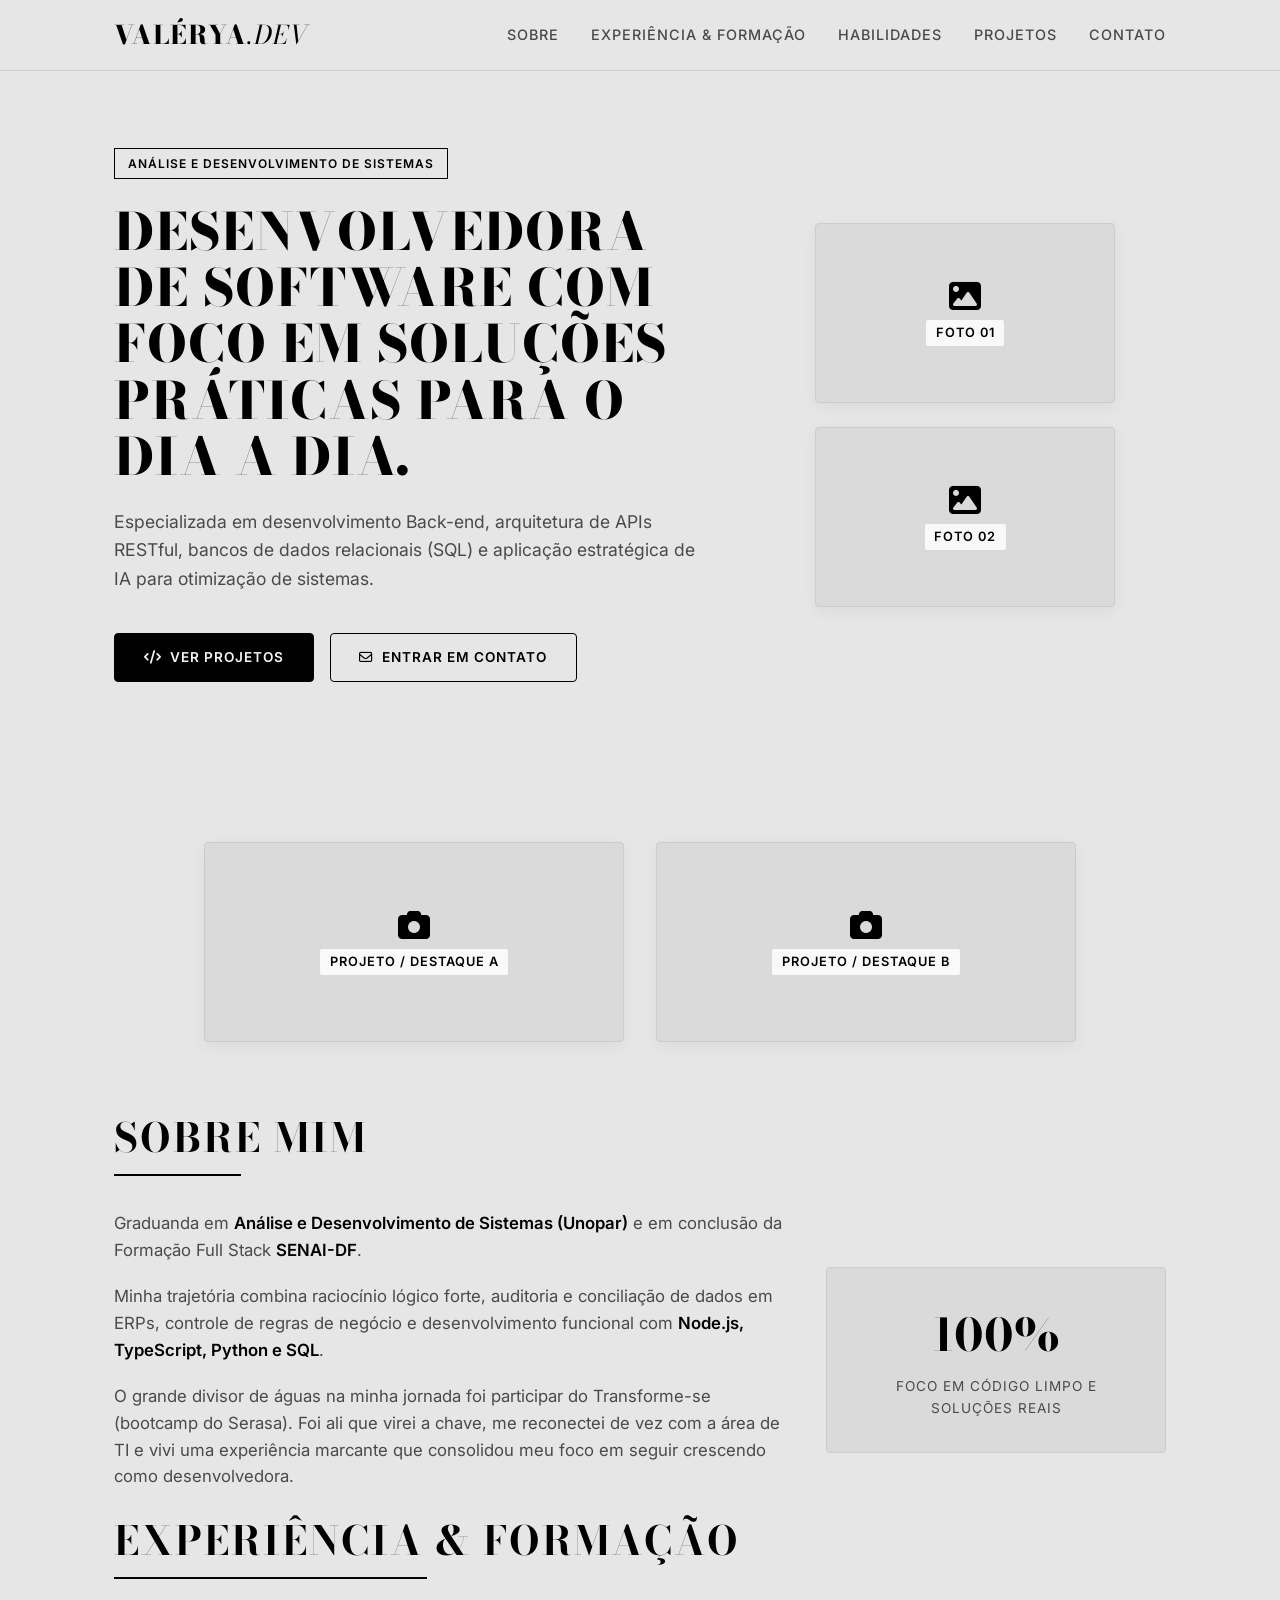
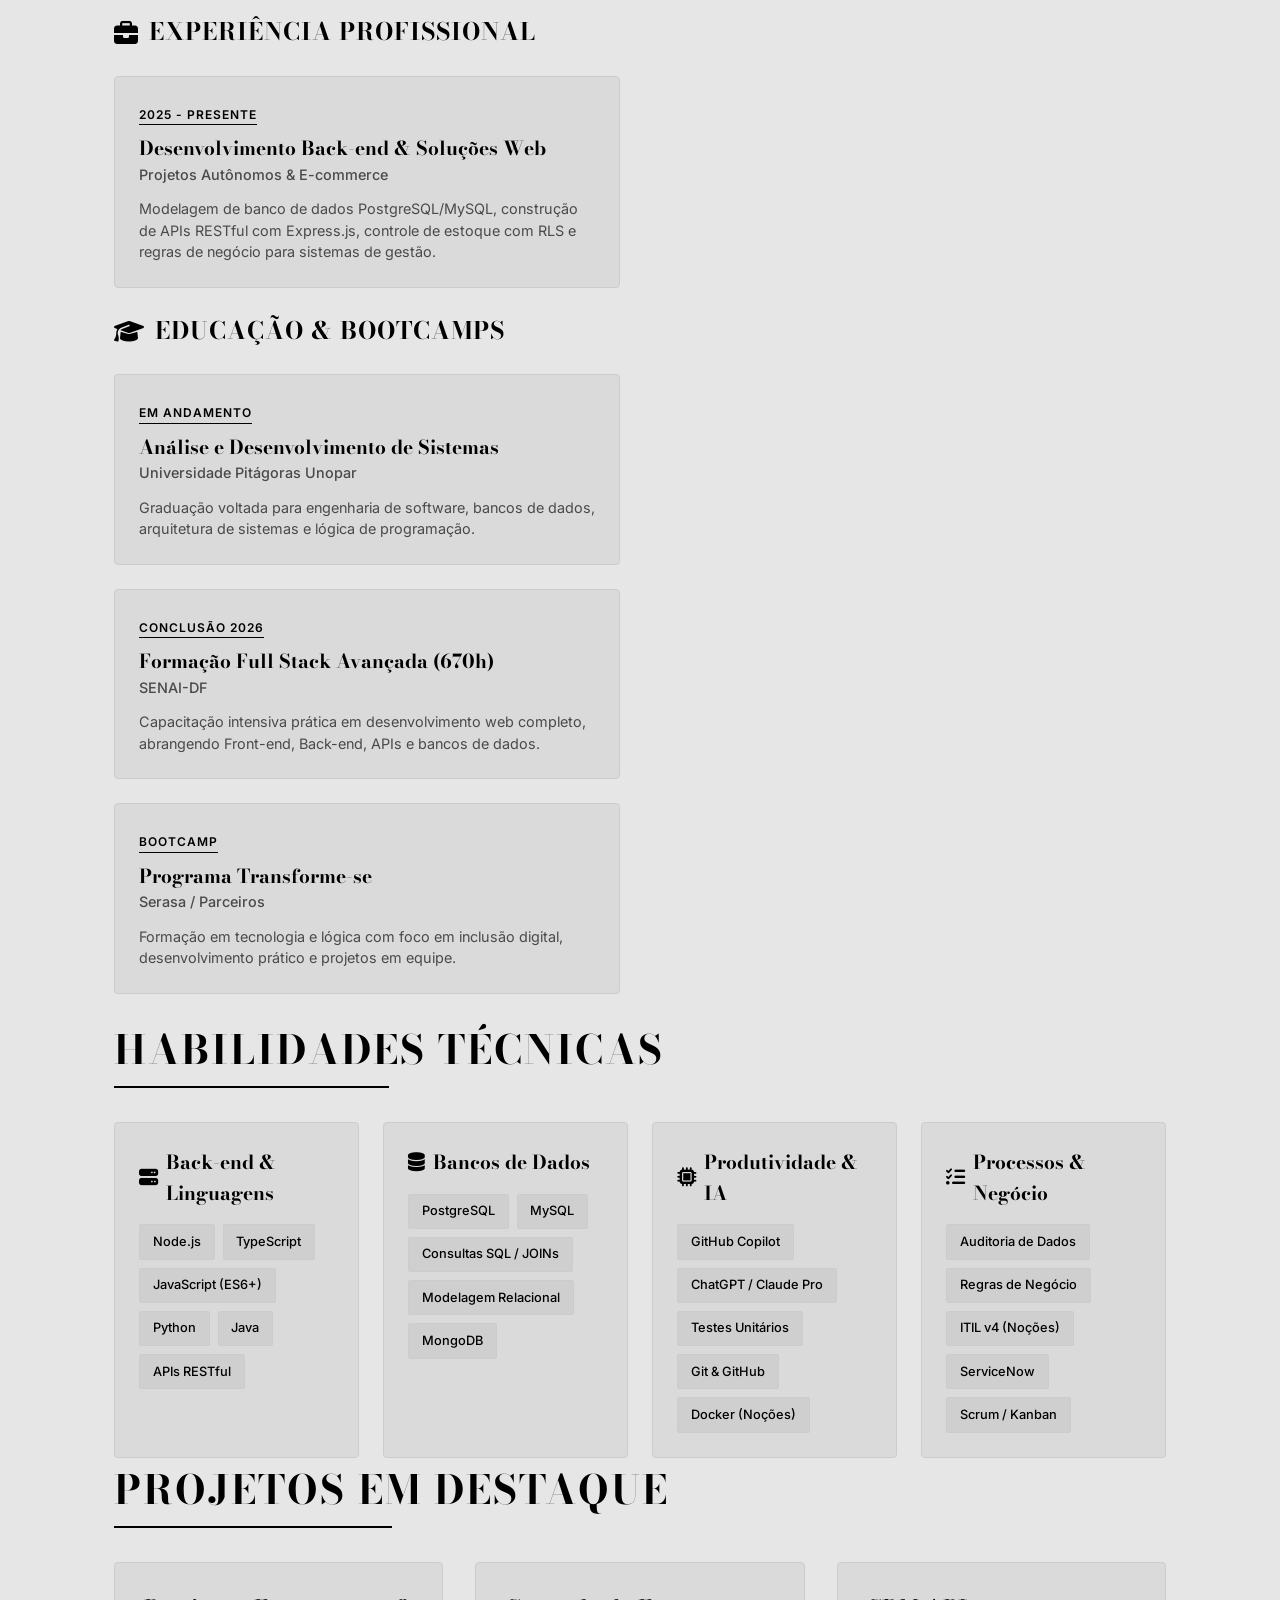
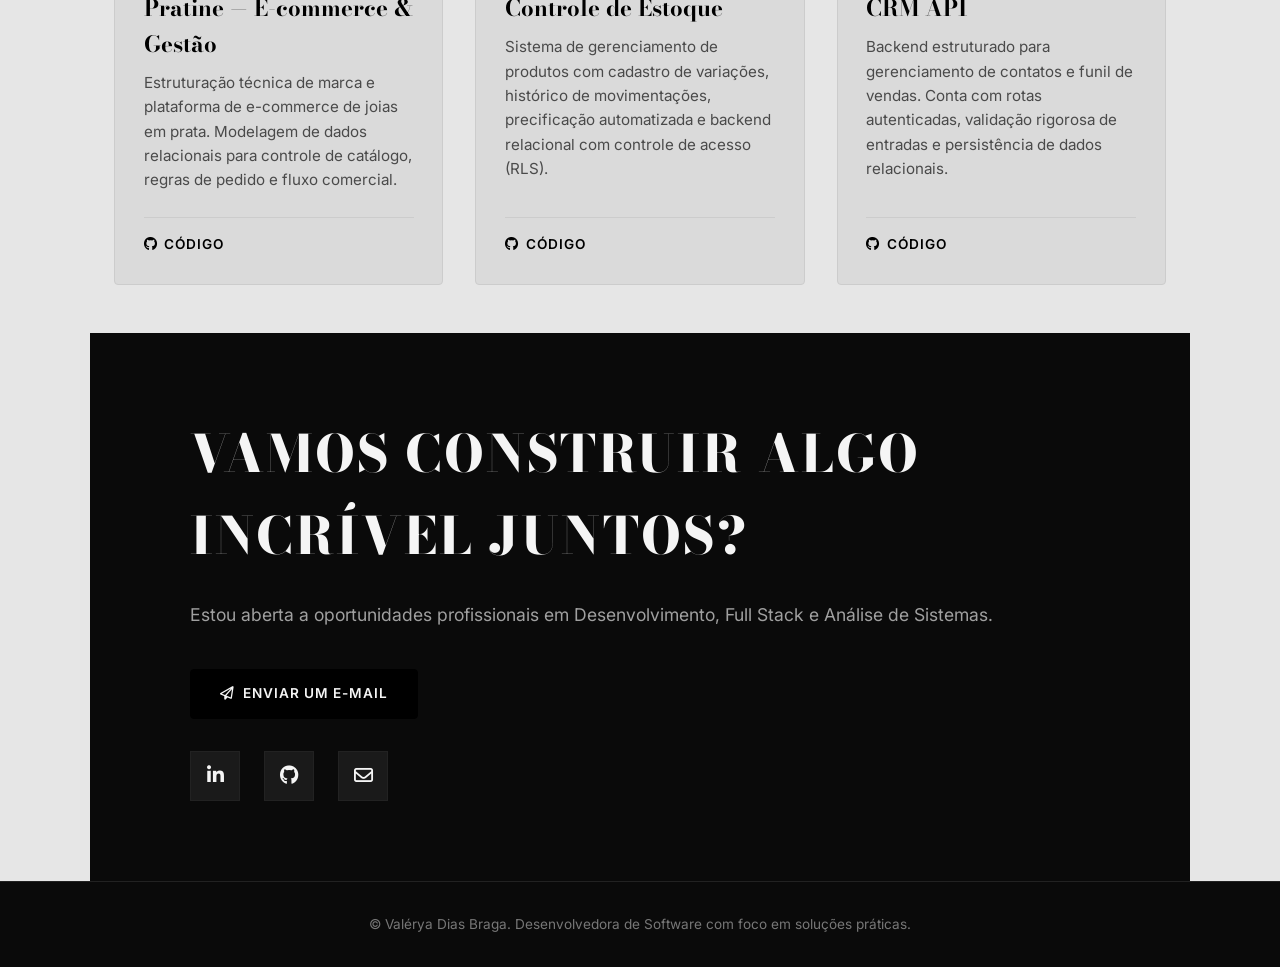
==== index.html @ 18c8a19c "primeira versão com design" ====
<!doctype html>
<html lang="pt-BR">
  <head>
    <meta charset="UTF-8" />
    <meta name="viewport" content="width=device-width, initial-scale=1.0" />
    <title>Valérya Braga | Desenvolvedora de Software</title>

    <!-- Fontes & Ícones -->
    <link rel="preconnect" href="https://fonts.googleapis.com" />
    <link rel="preconnect" href="https://fonts.gstatic.com" crossorigin />
    <link
      href="https://fonts.googleapis.com/css2?family=Inter:wght@300;400;500;600;700;800&display=swap"
      rel="stylesheet"
    />
    <link
      rel="stylesheet"
      href="https://cdnjs.cloudflare.com/ajax/libs/font-awesome/6.4.0/css/all.min.css"
    />

    <!-- CSS Externo -->
    <link rel="stylesheet" href="style.css" />
  </head>
  <body>
    <!-- HEADER / NAVEGAÇÃO -->
    <header>
      <div class="container nav-container">
        <a href="#" class="logo">Valérya<span>.dev</span></a>
        <nav>
          <ul class="nav-links">
            <li><a href="#sobre">Sobre</a></li>
            <li><a href="#experiencia">Experiência & Formação</a></li>
            <li><a href="#habilidades">Habilidades</a></li>
            <li><a href="#projetos">Projetos</a></li>
            <li><a href="#contato">Contato</a></li>
          </ul>
        </nav>
      </div>
    </header>

    <!-- HERO SECTION (Seção 1 com fotos flutuando na vertical) -->
    <section class="hero">
      <div class="container hero-layout">
        <div class="hero-content">
          <span class="badge">Análise e Desenvolvimento de Sistemas</span>
          <h1>
            Desenvolvedora de Software com foco em soluções práticas para o dia a
            dia.
          </h1>
          <p>
            Especializada em desenvolvimento Back-end, arquitetura de APIs
            RESTful, bancos de dados relacionais (SQL) e aplicação estratégica de
            IA para otimização de sistemas.
          </p>
          <div class="hero-buttons">
            <a href="#projetos" class="btn btn-primary"
              ><i class="fa-solid fa-code"></i> Ver Projetos</a
            >
            <a href="mailto:valeryadias15@gmail.com" class="btn btn-outline"
              ><i class="fa-regular fa-envelope"></i> Entrar em Contato</a
            >
          </div>
        </div>

        <!-- Galeria 1: Duas Fotos (Movimento Vertical) -->
        <div class="hero-gallery-v">
          <div class="photo-placeholder float-up">
            <i class="fa-solid fa-image"></i>
            <span>Foto 01</span>
          </div>
          <div class="photo-placeholder float-down">
            <i class="fa-solid fa-image"></i>
            <span>Foto 02</span>
          </div>
        </div>
      </div>
    </section>

    <!-- HERO PARTE 2 (Seção 2 com fotos flutuando na horizontal) -->
    <section class="hero-secondary">
      <div class="container">
        <div class="hero-gallery-h">
          <div class="photo-placeholder float-left">
            <i class="fa-solid fa-camera"></i>
            <span>Projeto / Destaque A</span>
          </div>
          <div class="photo-placeholder float-right">
            <i class="fa-solid fa-camera"></i>
            <span>Projeto / Destaque B</span>
          </div>
        </div>
      </div>
    </section>

    <!-- SOBRE MIM -->
    <section id="sobre" class="container">
      <h2 class="section-title">Sobre Mim</h2>
      <div class="about-grid">
        <div class="about-text">
          <p>
            Graduanda em
            <span class="highlight"
              >Análise e Desenvolvimento de Sistemas (Unopar)</span
            >
            e em conclusão da Formação Full Stack
            <span class="highlight">SENAI-DF</span>.
          </p>
          <p>
            Minha trajetória combina raciocínio lógico forte, auditoria e
            conciliação de dados em ERPs, controle de regras de negócio e
            desenvolvimento funcional com
            <span class="highlight">Node.js, TypeScript, Python e SQL</span>.
          </p>
          <p>
            O grande divisor de águas na minha jornada foi participar do
            Transforme-se (bootcamp do Serasa). Foi ali que virei a chave, me
            reconectei de vez com a área de TI e vivi uma experiência marcante
            que consolidou meu foco em seguir crescendo como desenvolvedora.
          </p>
        </div>
        <div class="about-stats">
          <div class="stat-card">
            <h3>100%</h3>
            <p>Foco em Código Limpo e Soluções Reais</p>
          </div>
        </div>
      </div>
    </section>

    <!-- EXPERIÊNCIA & ESCOLARIDADE -->
    <section id="experiencia" class="container">
      <h2 class="section-title">Experiência & Formação</h2>
      <div class="resume-grid">
        <!-- Coluna de Experiência -->
        <div class="resume-column">
          <h3><i class="fa-solid fa-briefcase"></i> Experiência Profissional</h3>
          
          <div class="resume-card">
            <span class="resume-date">2025 - Presente</span>
            <h4>Desenvolvimento Back-end & Soluções Web</h4>
            <p class="resume-company">Projetos Autônomos & E-commerce</p>
            <p>Modelagem de banco de dados PostgreSQL/MySQL, construção de APIs RESTful com Express.js, controle de estoque com RLS e regras de negócio para sistemas de gestão.</p>
          </div>

        <!-- Coluna de Escolaridade -->
        <div class="resume-column">
          <h3><i class="fa-solid fa-graduation-cap"></i> Educação & Bootcamps</h3>
          
          <div class="resume-card">
            <span class="resume-date">Em Andamento</span>
            <h4>Análise e Desenvolvimento de Sistemas</h4>
            <p class="resume-company">Universidade Pitágoras Unopar</p>
            <p>Graduação voltada para engenharia de software, bancos de dados, arquitetura de sistemas e lógica de programação.</p>
          </div>

          <div class="resume-card">
            <span class="resume-date">Conclusão 2026</span>
            <h4>Formação Full Stack Avançada (670h)</h4>
            <p class="resume-company">SENAI-DF</p>
            <p>Capacitação intensiva prática em desenvolvimento web completo, abrangendo Front-end, Back-end, APIs e bancos de dados.</p>
          </div>

          <div class="resume-card">
            <span class="resume-date">Bootcamp</span>
            <h4>Programa Transforme-se</h4>
            <p class="resume-company">Serasa / Parceiros</p>
            <p>Formação em tecnologia e lógica com foco em inclusão digital, desenvolvimento prático e projetos em equipe.</p>
          </div>
        </div>
      </div>
    </section>

    <!-- HABILIDADES -->
    <section id="habilidades" class="container">
      <h2 class="section-title">Habilidades Técnicas</h2>
      <div class="skills-grid">
        <div class="skill-category">
          <h3><i class="fa-solid fa-server"></i> Back-end & Linguagens</h3>
          <div class="skill-tags">
            <span class="tag">Node.js</span>
            <span class="tag">TypeScript</span>
            <span class="tag">JavaScript (ES6+)</span>
            <span class="tag">Python</span>
            <span class="tag">Java</span>
            <span class="tag">APIs RESTful</span>
          </div>
        </div>

        <div class="skill-category">
          <h3><i class="fa-solid fa-database"></i> Bancos de Dados</h3>
          <div class="skill-tags">
            <span class="tag">PostgreSQL</span>
            <span class="tag">MySQL</span>
            <span class="tag">Consultas SQL / JOINs</span>
            <span class="tag">Modelagem Relacional</span>
            <span class="tag">MongoDB</span>
          </div>
        </div>

        <div class="skill-category">
          <h3><i class="fa-solid fa-microchip"></i> Produtividade & IA</h3>
          <div class="skill-tags">
            <span class="tag">GitHub Copilot</span>
            <span class="tag">ChatGPT / Claude Pro</span>
            <span class="tag">Testes Unitários</span>
            <span class="tag">Git & GitHub</span>
            <span class="tag">Docker (Noções)</span>
          </div>
        </div>

        <div class="skill-category">
          <h3><i class="fa-solid fa-list-check"></i> Processos & Negócio</h3>
          <div class="skill-tags">
            <span class="tag">Auditoria de Dados</span>
            <span class="tag">Regras de Negócio</span>
            <span class="tag">ITIL v4 (Noções)</span>
            <span class="tag">ServiceNow</span>
            <span class="tag">Scrum / Kanban</span>
          </div>
        </div>
      </div>
    </section>

    <!-- PROJETOS -->
    <section id="projetos" class="container">
      <h2 class="section-title">Projetos em Destaque</h2>
      <div class="projects-grid">
        <!-- Projeto 1: Pratine -->
        <div class="project-card">
          <div class="project-header">
            <h3 class="project-title">Pratine — E-commerce & Gestão</h3>
            <p class="project-desc">
              Estruturação técnica de marca e plataforma de e-commerce de joias
              em prata. Modelagem de dados relacionais para controle de
              catálogo, regras de pedido e fluxo comercial.
            </p>
          </div>
          <div class="project-links">
            <a href="https://github.com/seu-usuario/pratine" target="_blank"
              ><i class="fa-brands fa-github"></i> Código</a
            >
          </div>
        </div>

        <!-- Projeto 2: Controle de estoque -->
        <div class="project-card">
          <div class="project-header">
            <h3 class="project-title">Controle de Estoque</h3>
            <p class="project-desc">
              Sistema de gerenciamento de produtos com cadastro de variações,
              histórico de movimentações, precificação automatizada e backend
              relacional com controle de acesso (RLS).
            </p>
          </div>
          <div class="project-links">
            <a
              href="https://github.com/seu-usuario/simulador-financeiro"
              target="_blank"
              ><i class="fa-brands fa-github"></i> Código</a
            >
          </div>
        </div>

        <!-- Projeto 3: CRM API -->
        <div class="project-card">
          <div class="project-header">
            <h3 class="project-title">CRM API</h3>
            <p class="project-desc">
              Backend estruturado para gerenciamento de contatos e funil de
              vendas. Conta com rotas autenticadas, validação rigorosa de
              entradas e persistência de dados relacionais.
            </p>
          </div>
          <div class="project-links">
            <a href="https://github.com/seu-usuario/crm-api" target="_blank"
              ><i class="fa-brands fa-github"></i> Código</a
            >
          </div>
        </div>
      </div>
    </section>

    <!-- CONTATO -->
    <section id="contato" class="container">
      <div class="contact-box">
        <h2>Vamos construir algo incrível juntos?</h2>
        <p>
          Estou aberta a oportunidades profissionais em Desenvolvimento, Full
          Stack e Análise de Sistemas.
        </p>
        <a href="mailto:valeryadias15@gmail.com" class="btn btn-primary"
          ><i class="fa-regular fa-paper-plane"></i> Enviar um E-mail</a
        >

        <div class="social-links">
          <a
            href="https://www.linkedin.com/in/val%C3%A9rya-dias/"
            target="_blank"
            class="social-icon"
            title="LinkedIn"
            ><i class="fa-brands fa-linkedin-in"></i
          ></a>
          <a
            href="https://github.com/valeryadb"
            target="_blank"
            class="social-icon"
            title="GitHub"
            ><i class="fa-brands fa-github"></i
          ></a>
          <a
            href="mailto:valeryadev@gmail.com"
            class="social-icon"
            title="E-mail"
            ><i class="fa-regular fa-envelope"></i
          ></a>
        </div>
      </div>
    </section>

    <!-- FOOTER -->
    <footer>
      <div class="container">
        <p>
          © Valérya Dias Braga. Desenvolvedora de Software com foco em soluções
          práticas.
        </p>
      </div>
    </footer>
  </body>
</html>
---- style.css ----
/* --- RESETS E VARIÁVEIS DO DESIGN CANVA --- */
@import url('https://fonts.googleapis.com/css2?family=Bodoni+Moda:ital,opsz,wght@0,6..96,400..900;1,6..96,400..900&family=Inter:wght@300;400;500;600;700&display=swap');

:root {
  --bg-main: #e6e6e6;        /* Fundo cinza claro editorial */
  --bg-card: #dadada;        /* Fundo dos cards claros */
  --bg-dark: #0a0a0a;        /* Fundo preto da seção de contato */
  --text-dark: #000000;      /* Texto preto de alto contraste */
  --text-muted: #4a4a4a;     /* Texto cinza escuro para leitura */
  --text-light: #f5f5f5;     /* Texto claro na seção escura */
  --border-light: #cccccc;   /* Bordas sutis */
  --border-dark: #222222;    /* Borda escura no rodapé */
  --font-display: 'Bodoni Moda', serif; /* Fonte do título do Canva */
  --font-body: 'Inter', sans-serif;
  --radius: 4px;             /* Cantos retos e sofisticados */
  --transition: all 0.4s cubic-bezier(0.16, 1, 0.3, 1);
}

* {
  margin: 0;
  padding: 0;
  box-sizing: border-box;
}

html {
  scroll-behavior: smooth;
}

body {
  background-color: var(--bg-main);
  color: var(--text-dark);
  font-family: var(--font-body);
  line-height: 1.6;
}

a {
  text-decoration: none;
  color: inherit;
}

ul {
  list-style: none;
}

/* --- LAYOUT CONTAINER --- */
.container {
  max-width: 1100px;
  margin: 0 auto;
  padding: 0 1.5rem;
}

section {
  padding: 5rem 0;
}

.section-title {
  font-family: var(--font-display);
  font-size: 2.5rem;
  font-weight: 700;
  text-transform: uppercase;
  letter-spacing: 2px;
  margin-bottom: 2.5rem;
  color: var(--text-dark);
  position: relative;
  display: inline-block;
}

.section-title::after {
  content: '';
  position: absolute;
  bottom: -6px;
  left: 0;
  width: 50%;
  height: 2px;
  background: var(--text-dark);
}

/* --- HEADER / NAV --- */
header {
  position: fixed;
  top: 0;
  left: 0;
  width: 100%;
  background: rgba(230, 230, 230, 0.9);
  backdrop-filter: blur(8px);
  z-index: 1000;
  border-bottom: 1px solid var(--border-light);
}

.nav-container {
  display: flex;
  justify-content: space-between;
  align-items: center;
  height: 70px;
}

.logo {
  font-family: var(--font-display);
  font-size: 1.6rem;
  font-weight: 800;
  letter-spacing: 1px;
  text-transform: uppercase;
  color: var(--text-dark);
}

.logo span {
  font-style: italic;
  font-weight: 400;
}

.nav-links {
  display: flex;
  gap: 2rem;
}

.nav-links a {
  font-size: 0.9rem;
  font-weight: 500;
  text-transform: uppercase;
  letter-spacing: 1px;
  color: var(--text-muted);
  transition: var(--transition);
}

.nav-links a:hover {
  color: var(--text-dark);
}

/* --- HERO SECTION (Página 1) --- */
.hero {
  min-height: 90vh;
  display: flex;
  align-items: center;
  padding-top: 100px;
}

.hero-layout {
  display: grid;
  grid-template-columns: 1.2fr 0.8fr;
  gap: 3rem;
  align-items: center;
}

.hero-content {
  max-width: 800px;
}

.badge {
  display: inline-block;
  padding: 0.3rem 0.8rem;
  background: transparent;
  border: 1px solid var(--text-dark);
  color: var(--text-dark);
  border-radius: 0px;
  font-size: 0.75rem;
  font-weight: 600;
  text-transform: uppercase;
  letter-spacing: 1px;
  margin-bottom: 1.5rem;
}

.hero h1 {
  font-family: var(--font-display);
  font-size: 3.2rem;
  font-weight: 800;
  line-height: 1.1;
  text-transform: uppercase;
  letter-spacing: 1px;
  margin-bottom: 1.5rem;
  color: var(--text-dark);
}

.hero p {
  font-size: 1.1rem;
  color: var(--text-muted);
  margin-bottom: 2.5rem;
}

.hero-buttons {
  display: flex;
  gap: 1rem;
  flex-wrap: wrap;
}

.btn {
  padding: 0.8rem 1.8rem;
  border-radius: var(--radius);
  font-size: 0.85rem;
  font-weight: 600;
  text-transform: uppercase;
  letter-spacing: 1px;
  display: inline-flex;
  align-items: center;
  gap: 0.5rem;
  transition: var(--transition);
  cursor: pointer;
}

.btn-primary {
  background: var(--text-dark);
  color: var(--text-light);
  border: 1px solid var(--text-dark);
}

.btn-primary:hover {
  background: #333333;
  border-color: #333333;
  transform: translateY(-2px);
}

.btn-outline {
  border: 1px solid var(--text-dark);
  background: transparent;
  color: var(--text-dark);
}

.btn-outline:hover {
  background: var(--text-dark);
  color: var(--text-light);
  transform: translateY(-2px);
}

/* --- ANIMAÇÕES DE FOTOS DA PÁGINA 1 (Vertical) --- */
.hero-gallery-v {
  display: flex;
  flex-direction: column;
  gap: 1.5rem;
  align-items: center;
}

.photo-placeholder {
  width: 100%;
  max-width: 300px;
  height: 180px;
  background: var(--bg-card);
  border: 1px solid var(--border-light);
  border-radius: var(--radius);
  display: flex;
  flex-direction: column;
  justify-content: center;
  align-items: center;
  color: var(--text-dark);
  gap: 0.5rem;
  box-shadow: 0 4px 15px rgba(0, 0, 0, 0.05);
  position: relative;
  overflow: hidden;
}

.photo-placeholder i {
  font-size: 2rem;
  color: var(--text-dark);
}

.photo-placeholder span {
  font-size: 0.8rem;
  text-transform: uppercase;
  letter-spacing: 1px;
  font-weight: 600;
  background: rgba(255, 255, 255, 0.85); /* Destaque sutil e transparente para legibilidade */
  padding: 0.2rem 0.6rem;
  border-radius: 2px;
}

.float-up {
  animation: floatVertical 4s ease-in-out infinite alternate;
}

.float-down {
  animation: floatVertical 4s ease-in-out infinite alternate-reverse;
}

@keyframes floatVertical {
  0% { transform: translateY(0px); }
  100% { transform: translateY(-18px); }
}

/* --- ANIMAÇÕES DE FOTOS DA PÁGINA 2 (Horizontal) --- */
.hero-secondary {
  padding: 2rem 0 4rem 0;
}

.hero-gallery-h {
  display: flex;
  justify-content: center;
  gap: 2rem;
  flex-wrap: wrap;
}

.hero-gallery-h .photo-placeholder {
  max-width: 420px;
  height: 200px;
}

.float-left {
  animation: floatHorizontal 5s ease-in-out infinite alternate;
}

.float-right {
  animation: floatHorizontal 5s ease-in-out infinite alternate-reverse;
}

@keyframes floatHorizontal {
  0% { transform: translateX(0px); }
  100% { transform: translateX(20px); }
}

/* --- SOBRE MIM --- */
.about-grid {
  display: grid;
  grid-template-columns: 2fr 1fr;
  gap: 2rem;
  align-items: center;
}

.about-text p {
  color: var(--text-muted);
  margin-bottom: 1.2rem;
  font-size: 1.05rem;
}

.highlight {
  color: var(--text-dark);
  font-weight: 600;
}

.about-stats {
  display: grid;
  grid-template-columns: 1fr;
  gap: 1rem;
}

.stat-card {
  background: var(--bg-card);
  padding: 2rem;
  border-radius: var(--radius);
  border: 1px solid var(--border-light);
  text-align: center;
}

.stat-card h3 {
  font-family: var(--font-display);
  font-size: 2.8rem;
  color: var(--text-dark);
  margin-bottom: 0.3rem;
}

.stat-card p {
  font-size: 0.85rem;
  text-transform: uppercase;
  letter-spacing: 1px;
  color: var(--text-muted);
}

/* --- EXPERIÊNCIA E ESCOLARIDADE --- */
.resume-grid {
  display: grid;
  grid-template-columns: 1fr 1fr;
  gap: 2.5rem;
}

.resume-column h3 {
  font-family: var(--font-display);
  font-size: 1.5rem;
  text-transform: uppercase;
  letter-spacing: 1px;
  color: var(--text-dark);
  margin-bottom: 1.5rem;
  display: flex;
  align-items: center;
  gap: 0.6rem;
}

.resume-card {
  background: var(--bg-card);
  border: 1px solid var(--border-light);
  padding: 1.5rem;
  border-radius: var(--radius);
  margin-bottom: 1.5rem;
  transition: var(--transition);
}

.resume-card:hover {
  border-color: var(--text-dark);
  transform: translateY(-3px);
}

.resume-date {
  display: inline-block;
  font-size: 0.75rem;
  font-weight: 600;
  color: var(--text-dark);
  text-transform: uppercase;
  letter-spacing: 1px;
  margin-bottom: 0.5rem;
  border-bottom: 1px solid var(--text-dark);
}

.resume-card h4 {
  font-family: var(--font-display);
  font-size: 1.2rem;
  font-weight: 700;
  color: var(--text-dark);
}

.resume-company {
  font-size: 0.85rem;
  color: var(--text-muted);
  font-weight: 500;
  margin-bottom: 0.8rem;
}

.resume-card p {
  font-size: 0.9rem;
  color: var(--text-muted);
  line-height: 1.5;
}

/* --- SKILLS SECTION --- */
.skills-grid {
  display: grid;
  grid-template-columns: repeat(auto-fit, minmax(220px, 1fr));
  gap: 1.5rem;
}

.skill-category {
  background: var(--bg-card);
  border: 1px solid var(--border-light);
  padding: 1.5rem;
  border-radius: var(--radius);
  transition: var(--transition);
}

.skill-category:hover {
  border-color: var(--text-dark);
}

.skill-category h3 {
  font-family: var(--font-display);
  font-size: 1.2rem;
  margin-bottom: 1rem;
  color: var(--text-dark);
  display: flex;
  align-items: center;
  gap: 0.5rem;
}

.skill-tags {
  display: flex;
  flex-wrap: wrap;
  gap: 0.5rem;
}

.tag {
  background: rgba(0, 0, 0, 0.05);
  padding: 0.4rem 0.8rem;
  border-radius: 2px;
  font-size: 0.8rem;
  font-weight: 500;
  color: var(--text-dark);
  border: 1px solid var(--border-light);
}

/* --- PROJETOS --- */
#projetos {
  margin-bottom: 2rem;
}

.projects-grid {
  display: grid;
  grid-template-columns: repeat(auto-fit, minmax(320px, 1fr));
  gap: 2rem;
}

.project-card {
  background: var(--bg-card);
  border: 1px solid var(--border-light);
  border-radius: var(--radius);
  padding: 1.8rem;
  display: flex;
  flex-direction: column;
  justify-content: space-between;
  transition: var(--transition);
}

.project-card:hover {
  transform: translateY(-5px);
  border-color: var(--text-dark);
  box-shadow: 0 10px 20px rgba(0, 0, 0, 0.08);
}

.project-title {
  font-family: var(--font-display);
  font-size: 1.4rem;
  font-weight: 700;
  margin-bottom: 0.5rem;
  color: var(--text-dark);
}

.project-desc {
  color: var(--text-muted);
  font-size: 0.95rem;
  margin-bottom: 1.5rem;
}

.project-links {
  display: flex;
  gap: 1rem;
  border-top: 1px solid var(--border-light);
  padding-top: 1rem;
  margin-top: auto;
}

.project-links a {
  color: var(--text-dark);
  font-size: 0.85rem;
  font-weight: 600;
  text-transform: uppercase;
  letter-spacing: 1px;
  display: flex;
  align-items: center;
  gap: 0.4rem;
  transition: var(--transition);
}

.project-links a:hover {
  opacity: 0.7;
}

/* --- CONTATO E FOOTER (Estilo Escuro Editorial) --- */
#contato {
  background: var(--bg-dark);
  color: var(--text-light);
  padding: 5rem 0;
  margin-top: 3rem;
}

.contact-box {
  background: transparent;
  border: none;
  padding: 0;
  text-align: left;
  max-width: 900px;
  margin: 0 auto;
}

.contact-box h2 {
  font-family: var(--font-display);
  font-size: 3.2rem;
  font-weight: 800;
  text-transform: uppercase;
  letter-spacing: 2px;
  margin-bottom: 1.5rem;
  color: var(--text-light);
}

.contact-box p {
  color: #a0a0a0;
  font-size: 1.1rem;
  margin-bottom: 2.5rem;
}

.social-links {
  display: flex;
  justify-content: flex-start;
  gap: 1.5rem;
  margin-top: 2rem;
}

.social-icon {
  width: 50px;
  height: 50px;
  border-radius: 0px;
  background: #1a1a1a;
  border: 1px solid var(--border-dark);
  display: flex;
  align-items: center;
  justify-content: center;
  color: var(--text-light);
  font-size: 1.2rem;
  transition: var(--transition);
}

.social-icon:hover {
  background: var(--text-light);
  color: var(--bg-dark);
  transform: translateY(-3px);
}

footer {
  background: var(--bg-dark);
  border-top: 1px solid var(--border-dark);
  padding: 2rem 0;
  text-align: center;
  color: #777777;
  font-size: 0.85rem;
}

/* --- RESPONSIVIDADE --- */
@media (max-width: 868px) {
  .hero-layout { grid-template-columns: 1fr; }
  .resume-grid { grid-template-columns: 1fr; }
}

@media (max-width: 768px) {
  .hero h1 { font-size: 2.3rem; }
  .about-grid { grid-template-columns: 1fr; }
  .nav-links { display: none; }
  .contact-box h2 { font-size: 2.2rem; }
}
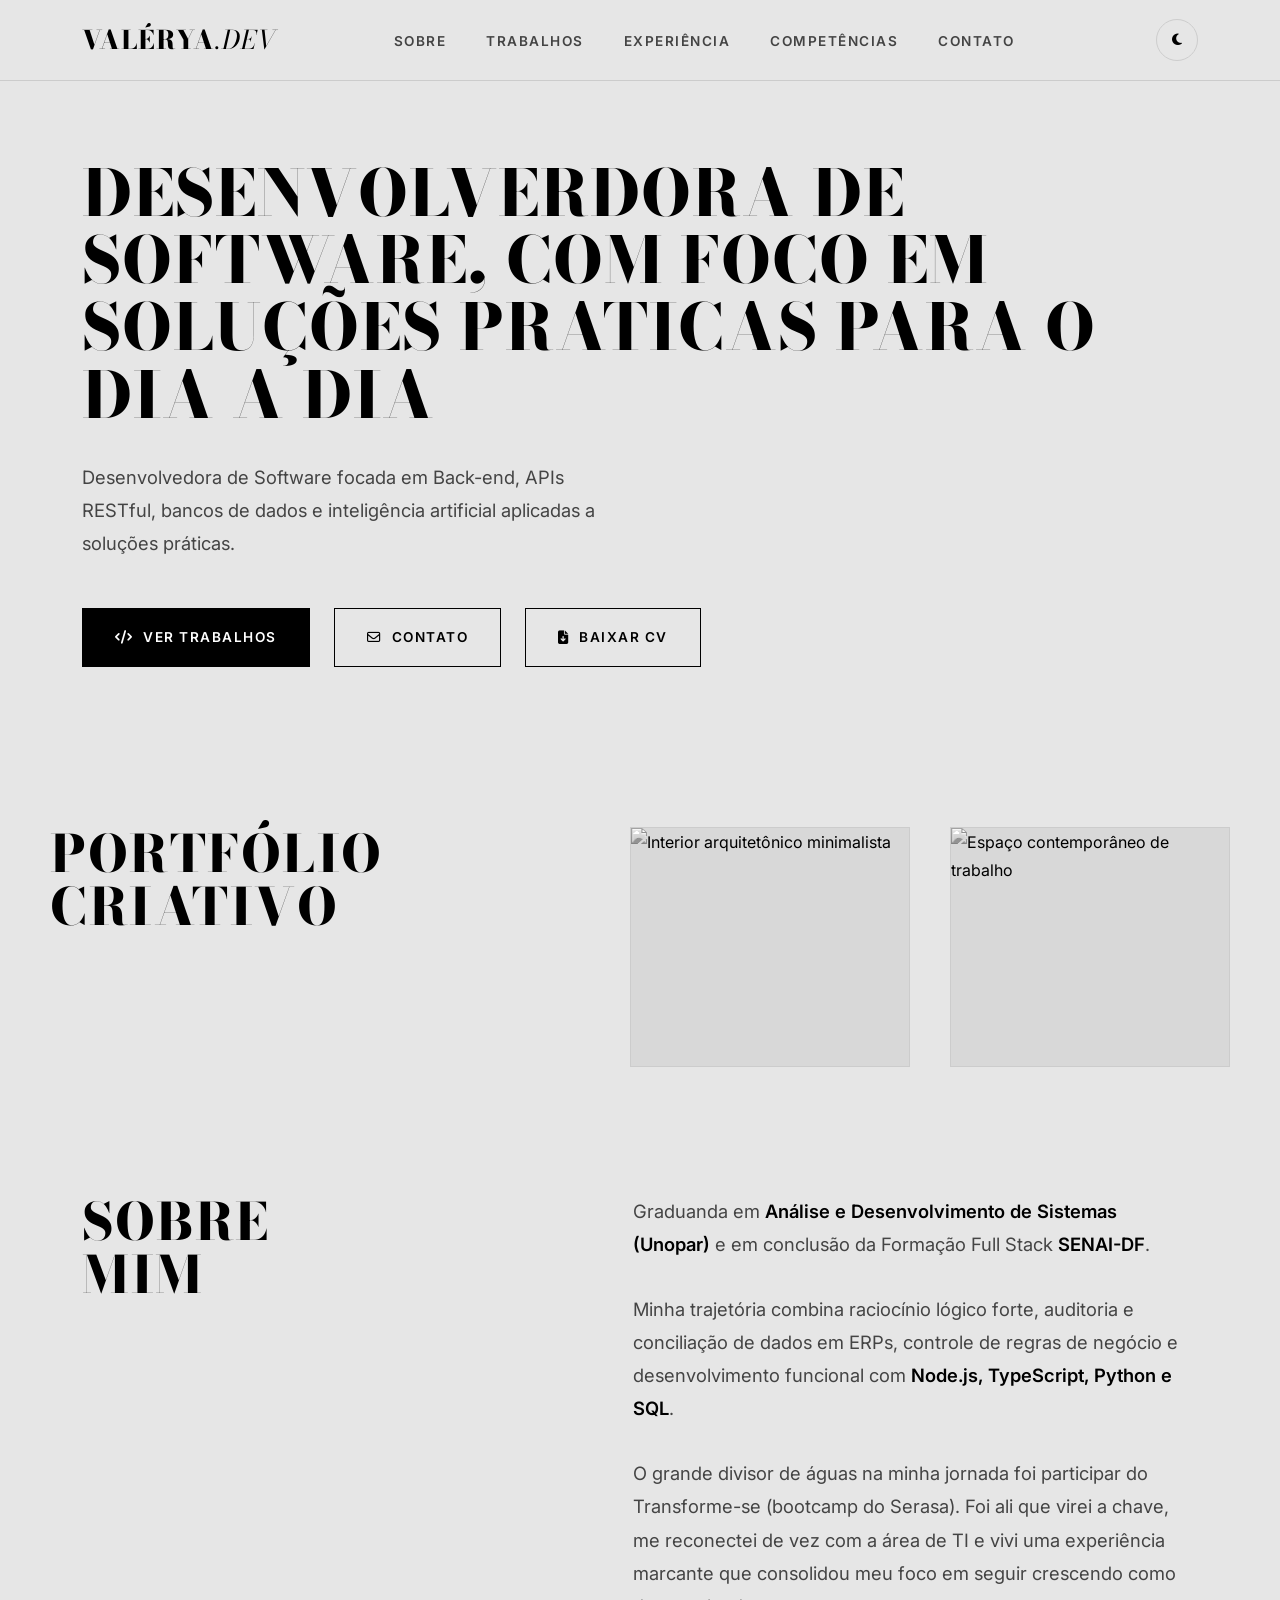
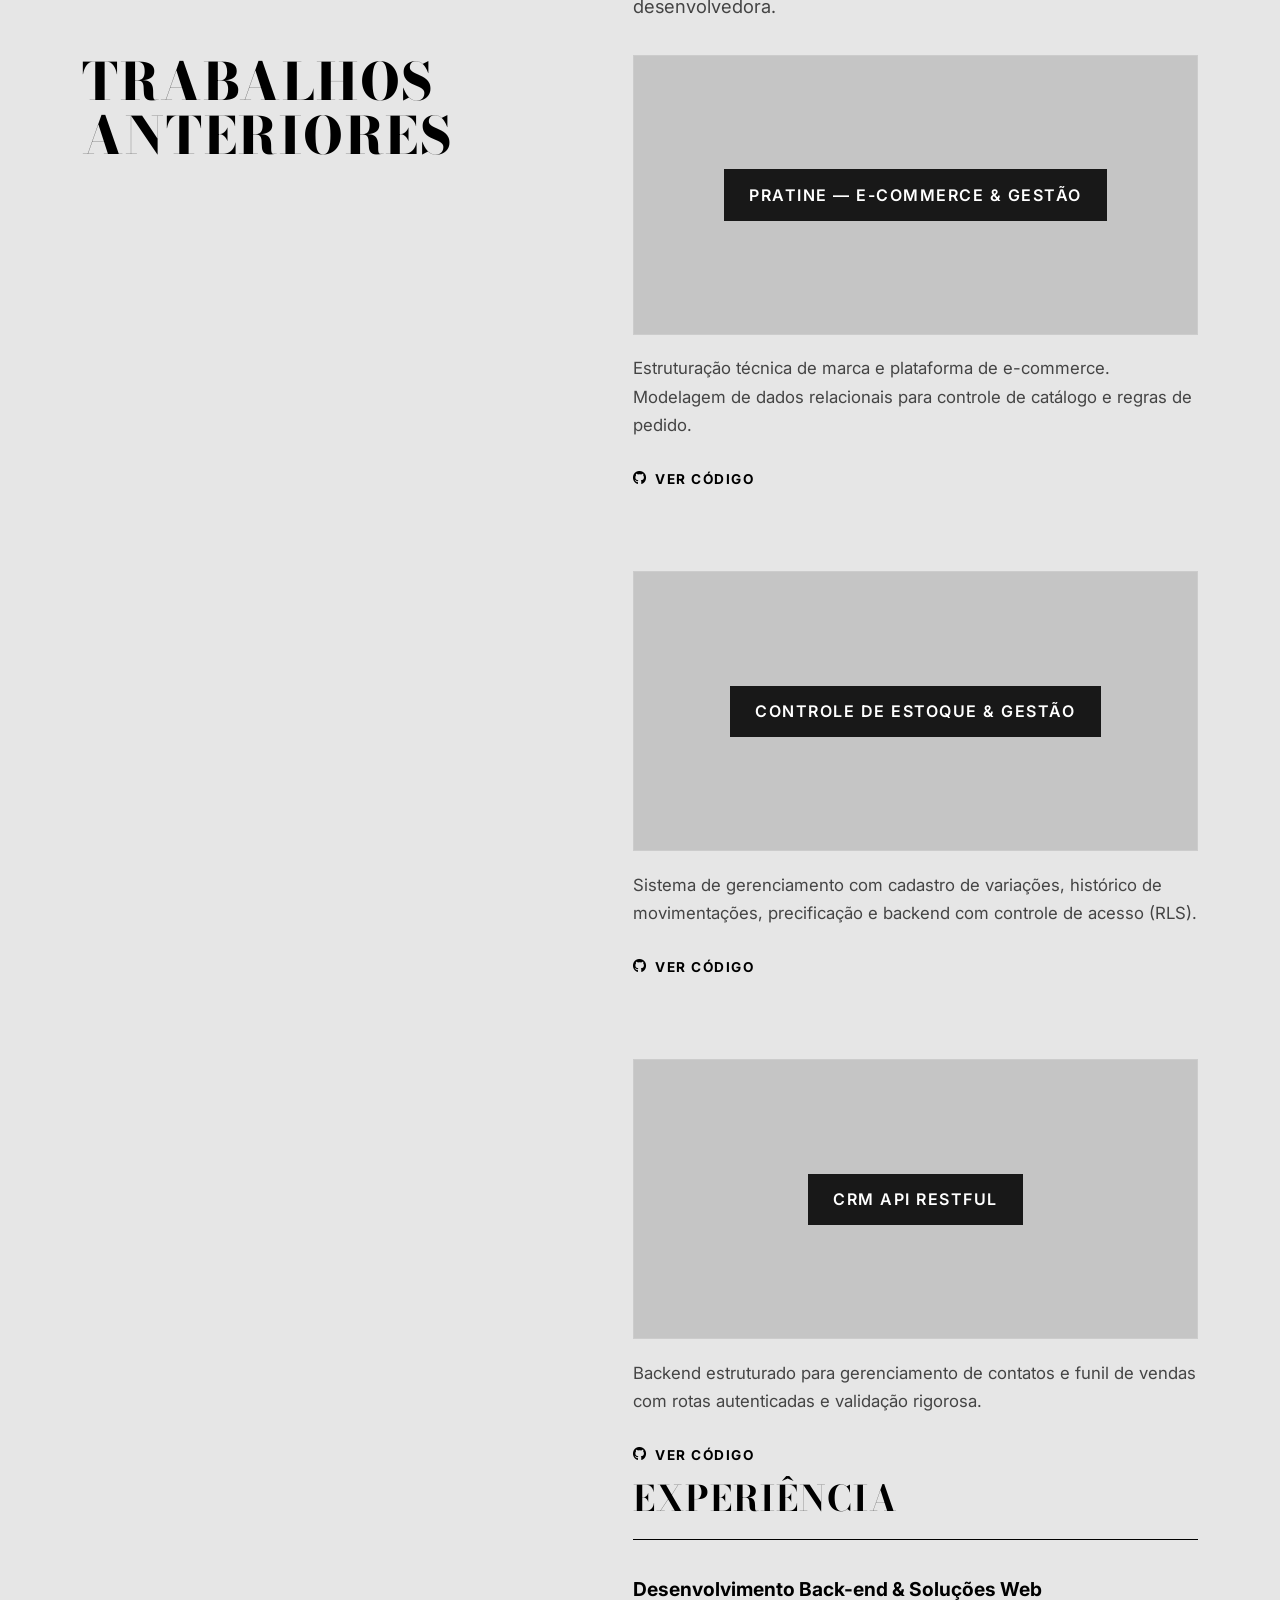
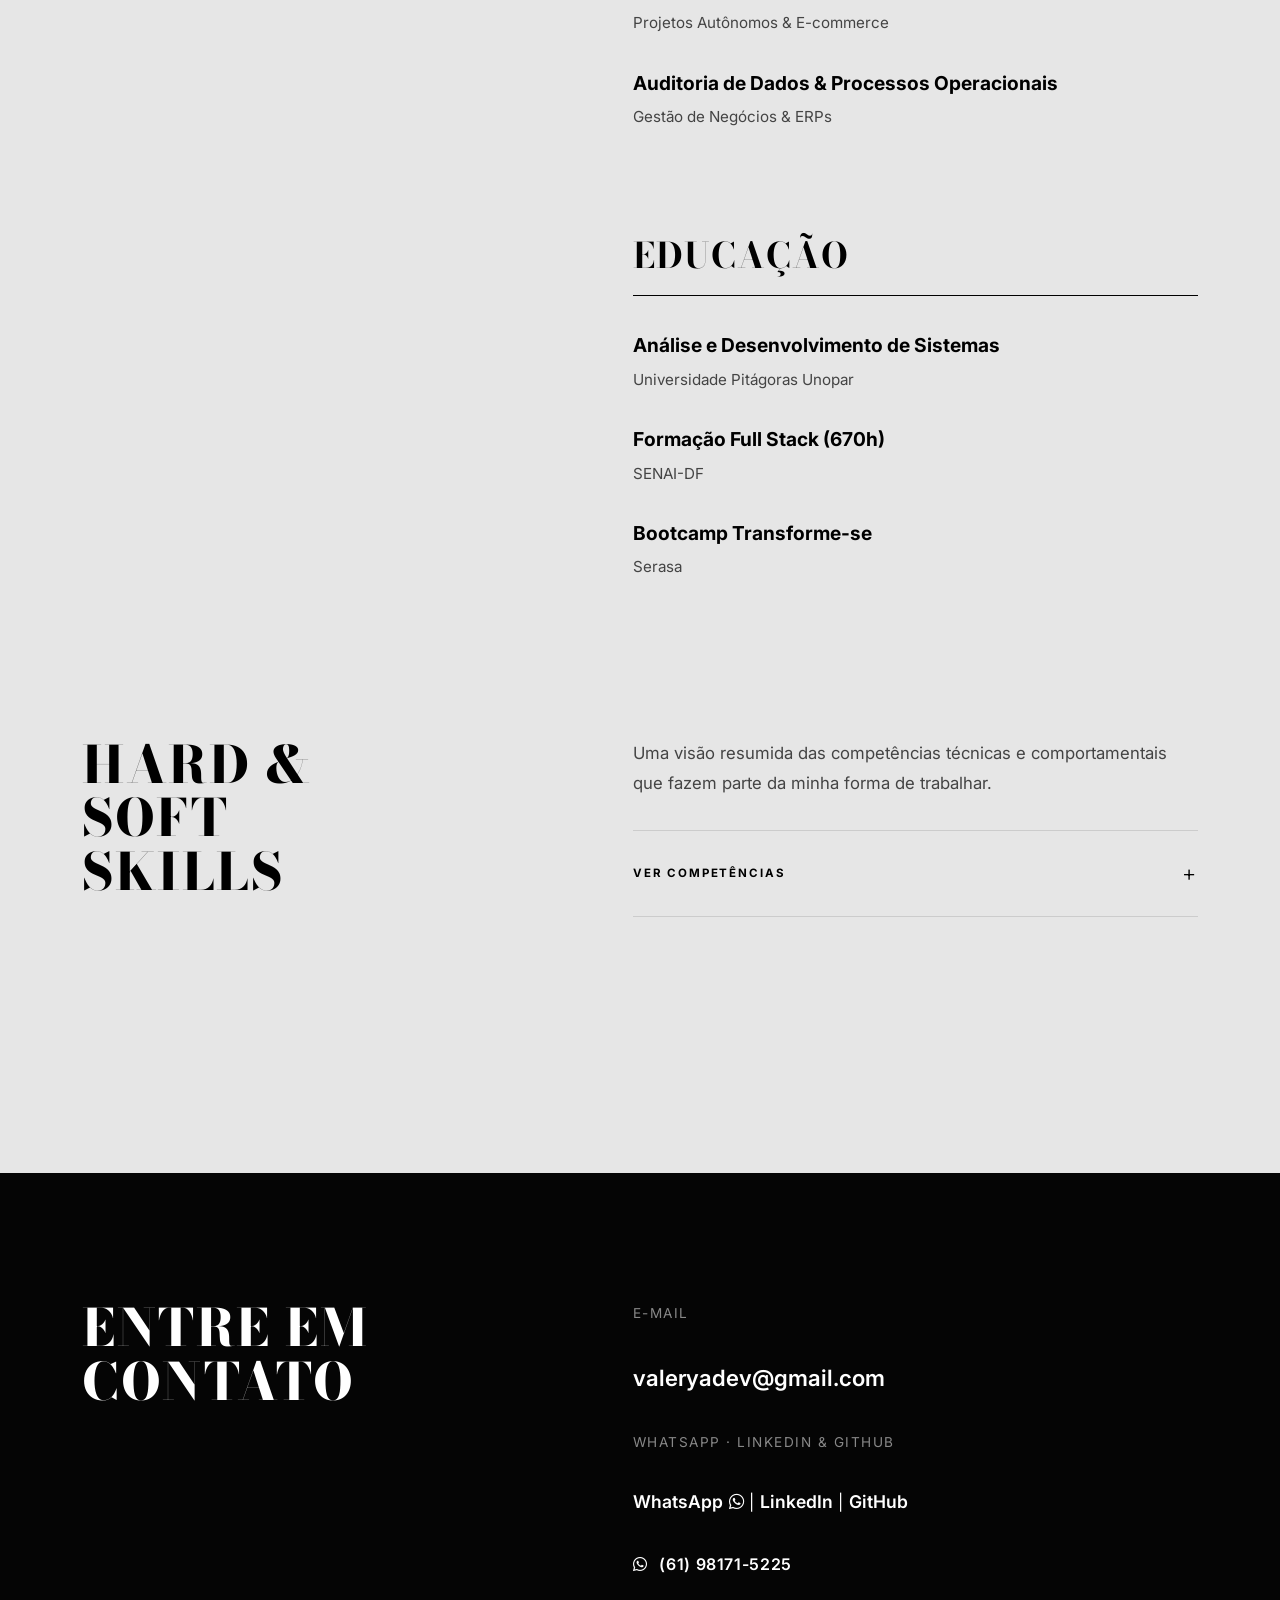
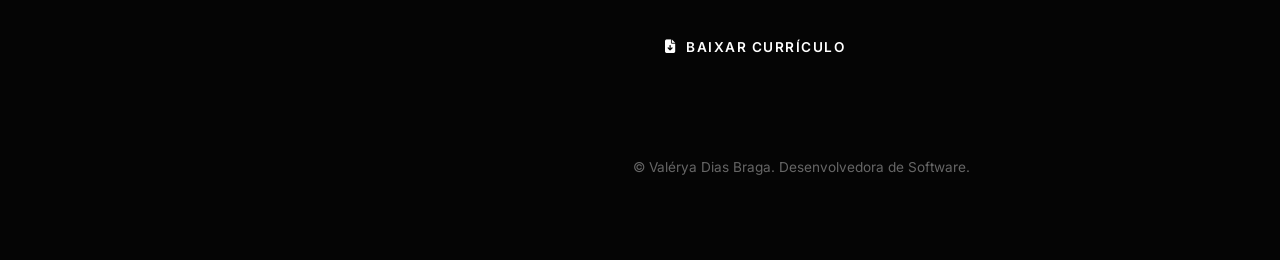
==== commit 3e86ec3d: "Segunda versão com design" ====
--- a/index.html
+++ b/index.html
@@ -9,7 +9,7 @@
     <link rel="preconnect" href="https://fonts.googleapis.com" />
     <link rel="preconnect" href="https://fonts.gstatic.com" crossorigin />
     <link
-      href="https://fonts.googleapis.com/css2?family=Inter:wght@300;400;500;600;700;800&display=swap"
+      href="https://fonts.googleapis.com/css2?family=Bodoni+Moda:ital,opsz,wght@0,6..96,400..900;1,6..96,400..900&family=Inter:wght@300;400;500;600;700&display=swap"
       rel="stylesheet"
     />
     <link
@@ -28,64 +28,47 @@
         <nav>
           <ul class="nav-links">
             <li><a href="#sobre">Sobre</a></li>
-            <li><a href="#experiencia">Experiência & Formação</a></li>
-            <li><a href="#habilidades">Habilidades</a></li>
-            <li><a href="#projetos">Projetos</a></li>
+            <li><a href="#projetos">Trabalhos</a></li>
+            <li><a href="#experiencia">Experiência</a></li>
+            <li><a href="#competencias">Competências</a></li>
             <li><a href="#contato">Contato</a></li>
           </ul>
         </nav>
+
+        <button class="theme-toggle" id="themeToggle" type="button" aria-label="Ativar modo escuro" aria-pressed="false">
+          <i class="fa-solid fa-moon"></i>
+        </button>
       </div>
     </header>
 
-    <!-- HERO SECTION (Seção 1 com fotos flutuando na vertical) -->
-    <section class="hero">
-      <div class="container hero-layout">
-        <div class="hero-content">
-          <span class="badge">Análise e Desenvolvimento de Sistemas</span>
-          <h1>
-            Desenvolvedora de Software com foco em soluções práticas para o dia a
-            dia.
-          </h1>
-          <p>
-            Especializada em desenvolvimento Back-end, arquitetura de APIs
-            RESTful, bancos de dados relacionais (SQL) e aplicação estratégica de
-            IA para otimização de sistemas.
+    <!-- HERO SECTION 1 (Fotos Empilhadas + Título Editorial) -->
+    <section class="hero-section container">
+
+        <div class="hero-title-block">
+          <h1 class="main-title">Desenvolverdora de software, com foco em <br /> soluções praticas para o dia a dia </h1>
+          <p class="subtitle">
+            Desenvolvedora de Software focada em Back-end, APIs RESTful, bancos de dados e inteligência artificial aplicadas a soluções práticas.
           </p>
           <div class="hero-buttons">
-            <a href="#projetos" class="btn btn-primary"
-              ><i class="fa-solid fa-code"></i> Ver Projetos</a
-            >
-            <a href="mailto:valeryadias15@gmail.com" class="btn btn-outline"
-              ><i class="fa-regular fa-envelope"></i> Entrar em Contato</a
-            >
-          </div>
-        </div>
-
-        <!-- Galeria 1: Duas Fotos (Movimento Vertical) -->
-        <div class="hero-gallery-v">
-          <div class="photo-placeholder float-up">
-            <i class="fa-solid fa-image"></i>
-            <span>Foto 01</span>
-          </div>
-          <div class="photo-placeholder float-down">
-            <i class="fa-solid fa-image"></i>
-            <span>Foto 02</span>
-          </div>
-        </div>
-      </div>
-    </section>
-
-    <!-- HERO PARTE 2 (Seção 2 com fotos flutuando na horizontal) -->
-    <section class="hero-secondary">
-      <div class="container">
+            <a href="#projetos" class="btn btn-primary"><i class="fa-solid fa-code"></i> Ver Trabalhos</a>
+            <a href="mailto:valeryadev@gmail.com" class="btn btn-outline"><i class="fa-regular fa-envelope"></i> Contato</a>
+            <a href="curriculo-valerya-dias-braga.pdf" class="btn btn-outline" download><i class="fa-solid fa-file-arrow-down"></i> Baixar CV</a>
+          </div>
+        </div>
+    </section>
+
+    <!-- HERO SECTION 2 (Fotos Lado a Lado na Horizontal) -->
+    <section class="hero-secondary container">
+      <div class="editorial-grid">
+        <div class="side-title">
+          <h2>PORTFÓLIO<br />CRIATIVO</h2>
+        </div>
         <div class="hero-gallery-h">
           <div class="photo-placeholder float-left">
-            <i class="fa-solid fa-camera"></i>
-            <span>Projeto / Destaque A</span>
+            <img src="https://images.unsplash.com/photo-1511818966892-d7d671e672a2?auto=format&fit=crop&w=1200&q=85" alt="Interior arquitetônico minimalista" />
           </div>
           <div class="photo-placeholder float-right">
-            <i class="fa-solid fa-camera"></i>
-            <span>Projeto / Destaque B</span>
+            <img src="https://images.unsplash.com/photo-1497366811353-6870744d04b2?auto=format&fit=crop&w=1200&q=85" alt="Espaço contemporâneo de trabalho" />
           </div>
         </div>
       </div>
@@ -93,237 +76,213 @@
 
     <!-- SOBRE MIM -->
     <section id="sobre" class="container">
-      <h2 class="section-title">Sobre Mim</h2>
-      <div class="about-grid">
-        <div class="about-text">
+      <div class="editorial-grid">
+        <div class="side-title">
+          <h2>SOBRE<br />MIM</h2>
+        </div>
+        <div class="content-block about-text">
           <p>
-            Graduanda em
-            <span class="highlight"
-              >Análise e Desenvolvimento de Sistemas (Unopar)</span
-            >
-            e em conclusão da Formação Full Stack
-            <span class="highlight">SENAI-DF</span>.
+            Graduanda em <span class="highlight">Análise e Desenvolvimento de Sistemas (Unopar)</span> e em conclusão da Formação Full Stack <span class="highlight">SENAI-DF</span>.
           </p>
           <p>
-            Minha trajetória combina raciocínio lógico forte, auditoria e
-            conciliação de dados em ERPs, controle de regras de negócio e
-            desenvolvimento funcional com
-            <span class="highlight">Node.js, TypeScript, Python e SQL</span>.
+            Minha trajetória combina raciocínio lógico forte, auditoria e conciliação de dados em ERPs, controle de regras de negócio e desenvolvimento funcional com <span class="highlight">Node.js, TypeScript, Python e SQL</span>.
           </p>
           <p>
-            O grande divisor de águas na minha jornada foi participar do
-            Transforme-se (bootcamp do Serasa). Foi ali que virei a chave, me
-            reconectei de vez com a área de TI e vivi uma experiência marcante
-            que consolidou meu foco em seguir crescendo como desenvolvedora.
-          </p>
-        </div>
-        <div class="about-stats">
-          <div class="stat-card">
-            <h3>100%</h3>
-            <p>Foco em Código Limpo e Soluções Reais</p>
-          </div>
-        </div>
-      </div>
-    </section>
-
-    <!-- EXPERIÊNCIA & ESCOLARIDADE -->
+            O grande divisor de águas na minha jornada foi participar do Transforme-se (bootcamp do Serasa). Foi ali que virei a chave, me reconectei de vez com a área de TI e vivi uma experiência marcante que consolidou meu foco em seguir crescendo como desenvolvedora.
+          </p>
+        </div>
+      </div>
+    </section>
+
+    <!-- TRABALHOS ANTERIORES / PROJETOS -->
+    <section id="projetos" class="container">
+      <div class="editorial-grid">
+        <div class="side-title">
+          <h2>TRABALHOS<br />ANTERIORES</h2>
+        </div>
+        <div class="projects-editorial-list">
+          
+          <!-- Projeto 1 -->
+          <div class="project-editorial-card">
+            <div class="project-image-box">
+              <span class="project-overlay-text">Pratine — E-commerce & Gestão</span>
+            </div>
+            <p class="project-caption">Estruturação técnica de marca e plataforma de e-commerce. Modelagem de dados relacionais para controle de catálogo e regras de pedido.</p>
+            <a href="https://github.com/seu-usuario/pratine" target="_blank" class="project-link"><i class="fa-brands fa-github"></i> Ver Código</a>
+          </div>
+
+          <!-- Projeto 2 -->
+          <div class="project-editorial-card">
+            <div class="project-image-box">
+              <span class="project-overlay-text">Controle de Estoque & Gestão</span>
+            </div>
+            <p class="project-caption">Sistema de gerenciamento com cadastro de variações, histórico de movimentações, precificação e backend com controle de acesso (RLS).</p>
+            <a href="https://github.com/seu-usuario/simulador-financeiro" target="_blank" class="project-link"><i class="fa-brands fa-github"></i> Ver Código</a>
+          </div>
+
+          <!-- Projeto 3 -->
+          <div class="project-editorial-card">
+            <div class="project-image-box">
+              <span class="project-overlay-text">CRM API RESTful</span>
+            </div>
+            <p class="project-caption">Backend estruturado para gerenciamento de contatos e funil de vendas com rotas autenticadas e validação rigorosa.</p>
+            <a href="https://github.com/seu-usuario/crm-api" target="_blank" class="project-link"><i class="fa-brands fa-github"></i> Ver Código</a>
+          </div>
+
+        </div>
+      </div>
+    </section>
+
+    <!-- EXPERIÊNCIA & EDUCAÇÃO -->
     <section id="experiencia" class="container">
-      <h2 class="section-title">Experiência & Formação</h2>
-      <div class="resume-grid">
-        <!-- Coluna de Experiência -->
-        <div class="resume-column">
-          <h3><i class="fa-solid fa-briefcase"></i> Experiência Profissional</h3>
+      <div class="editorial-grid">
+        <div class="side-image-block">
+        </div>
+        <div class="content-block resume-editorial">
           
-          <div class="resume-card">
-            <span class="resume-date">2025 - Presente</span>
-            <h4>Desenvolvimento Back-end & Soluções Web</h4>
-            <p class="resume-company">Projetos Autônomos & E-commerce</p>
-            <p>Modelagem de banco de dados PostgreSQL/MySQL, construção de APIs RESTful com Express.js, controle de estoque com RLS e regras de negócio para sistemas de gestão.</p>
-          </div>
-
-        <!-- Coluna de Escolaridade -->
-        <div class="resume-column">
-          <h3><i class="fa-solid fa-graduation-cap"></i> Educação & Bootcamps</h3>
-          
-          <div class="resume-card">
-            <span class="resume-date">Em Andamento</span>
-            <h4>Análise e Desenvolvimento de Sistemas</h4>
-            <p class="resume-company">Universidade Pitágoras Unopar</p>
-            <p>Graduação voltada para engenharia de software, bancos de dados, arquitetura de sistemas e lógica de programação.</p>
-          </div>
-
-          <div class="resume-card">
-            <span class="resume-date">Conclusão 2026</span>
-            <h4>Formação Full Stack Avançada (670h)</h4>
-            <p class="resume-company">SENAI-DF</p>
-            <p>Capacitação intensiva prática em desenvolvimento web completo, abrangendo Front-end, Back-end, APIs e bancos de dados.</p>
-          </div>
-
-          <div class="resume-card">
-            <span class="resume-date">Bootcamp</span>
-            <h4>Programa Transforme-se</h4>
-            <p class="resume-company">Serasa / Parceiros</p>
-            <p>Formação em tecnologia e lógica com foco em inclusão digital, desenvolvimento prático e projetos em equipe.</p>
-          </div>
-        </div>
-      </div>
-    </section>
-
-    <!-- HABILIDADES -->
-    <section id="habilidades" class="container">
-      <h2 class="section-title">Habilidades Técnicas</h2>
-      <div class="skills-grid">
-        <div class="skill-category">
-          <h3><i class="fa-solid fa-server"></i> Back-end & Linguagens</h3>
-          <div class="skill-tags">
-            <span class="tag">Node.js</span>
-            <span class="tag">TypeScript</span>
-            <span class="tag">JavaScript (ES6+)</span>
-            <span class="tag">Python</span>
-            <span class="tag">Java</span>
-            <span class="tag">APIs RESTful</span>
-          </div>
-        </div>
-
-        <div class="skill-category">
-          <h3><i class="fa-solid fa-database"></i> Bancos de Dados</h3>
-          <div class="skill-tags">
-            <span class="tag">PostgreSQL</span>
-            <span class="tag">MySQL</span>
-            <span class="tag">Consultas SQL / JOINs</span>
-            <span class="tag">Modelagem Relacional</span>
-            <span class="tag">MongoDB</span>
-          </div>
-        </div>
-
-        <div class="skill-category">
-          <h3><i class="fa-solid fa-microchip"></i> Produtividade & IA</h3>
-          <div class="skill-tags">
-            <span class="tag">GitHub Copilot</span>
-            <span class="tag">ChatGPT / Claude Pro</span>
-            <span class="tag">Testes Unitários</span>
-            <span class="tag">Git & GitHub</span>
-            <span class="tag">Docker (Noções)</span>
-          </div>
-        </div>
-
-        <div class="skill-category">
-          <h3><i class="fa-solid fa-list-check"></i> Processos & Negócio</h3>
-          <div class="skill-tags">
-            <span class="tag">Auditoria de Dados</span>
-            <span class="tag">Regras de Negócio</span>
-            <span class="tag">ITIL v4 (Noções)</span>
-            <span class="tag">ServiceNow</span>
-            <span class="tag">Scrum / Kanban</span>
-          </div>
-        </div>
-      </div>
-    </section>
-
-    <!-- PROJETOS -->
-    <section id="projetos" class="container">
-      <h2 class="section-title">Projetos em Destaque</h2>
-      <div class="projects-grid">
-        <!-- Projeto 1: Pratine -->
-        <div class="project-card">
-          <div class="project-header">
-            <h3 class="project-title">Pratine — E-commerce & Gestão</h3>
-            <p class="project-desc">
-              Estruturação técnica de marca e plataforma de e-commerce de joias
-              em prata. Modelagem de dados relacionais para controle de
-              catálogo, regras de pedido e fluxo comercial.
-            </p>
-          </div>
-          <div class="project-links">
-            <a href="https://github.com/seu-usuario/pratine" target="_blank"
-              ><i class="fa-brands fa-github"></i> Código</a
-            >
-          </div>
-        </div>
-
-        <!-- Projeto 2: Controle de estoque -->
-        <div class="project-card">
-          <div class="project-header">
-            <h3 class="project-title">Controle de Estoque</h3>
-            <p class="project-desc">
-              Sistema de gerenciamento de produtos com cadastro de variações,
-              histórico de movimentações, precificação automatizada e backend
-              relacional com controle de acesso (RLS).
-            </p>
-          </div>
-          <div class="project-links">
-            <a
-              href="https://github.com/seu-usuario/simulador-financeiro"
-              target="_blank"
-              ><i class="fa-brands fa-github"></i> Código</a
-            >
-          </div>
-        </div>
-
-        <!-- Projeto 3: CRM API -->
-        <div class="project-card">
-          <div class="project-header">
-            <h3 class="project-title">CRM API</h3>
-            <p class="project-desc">
-              Backend estruturado para gerenciamento de contatos e funil de
-              vendas. Conta com rotas autenticadas, validação rigorosa de
-              entradas e persistência de dados relacionais.
-            </p>
-          </div>
-          <div class="project-links">
-            <a href="https://github.com/seu-usuario/crm-api" target="_blank"
-              ><i class="fa-brands fa-github"></i> Código</a
-            >
-          </div>
-        </div>
-      </div>
-    </section>
-
-    <!-- CONTATO -->
-    <section id="contato" class="container">
-      <div class="contact-box">
-        <h2>Vamos construir algo incrível juntos?</h2>
-        <p>
-          Estou aberta a oportunidades profissionais em Desenvolvimento, Full
-          Stack e Análise de Sistemas.
-        </p>
-        <a href="mailto:valeryadias15@gmail.com" class="btn btn-primary"
-          ><i class="fa-regular fa-paper-plane"></i> Enviar um E-mail</a
-        >
-
-        <div class="social-links">
-          <a
-            href="https://www.linkedin.com/in/val%C3%A9rya-dias/"
-            target="_blank"
-            class="social-icon"
-            title="LinkedIn"
-            ><i class="fa-brands fa-linkedin-in"></i
-          ></a>
-          <a
-            href="https://github.com/valeryadb"
-            target="_blank"
-            class="social-icon"
-            title="GitHub"
-            ><i class="fa-brands fa-github"></i
-          ></a>
-          <a
-            href="mailto:valeryadev@gmail.com"
-            class="social-icon"
-            title="E-mail"
-            ><i class="fa-regular fa-envelope"></i
-          ></a>
-        </div>
-      </div>
-    </section>
-
-    <!-- FOOTER -->
-    <footer>
-      <div class="container">
-        <p>
-          © Valérya Dias Braga. Desenvolvedora de Software com foco em soluções
-          práticas.
-        </p>
-      </div>
-    </footer>
+          <div class="resume-section-group">
+            <h3>EXPERIÊNCIA</h3>
+            <div class="resume-item">
+              <h4>Desenvolvimento Back-end & Soluções Web</h4>
+              <p class="resume-sub">Projetos Autônomos & E-commerce</p>
+            </div>
+            <div class="resume-item">
+              <h4>Auditoria de Dados & Processos Operacionais</h4>
+              <p class="resume-sub">Gestão de Negócios & ERPs</p>
+            </div>
+          </div>
+
+          <div class="resume-section-group">
+            <h3>EDUCAÇÃO</h3>
+            <div class="resume-item">
+              <h4>Análise e Desenvolvimento de Sistemas</h4>
+              <p class="resume-sub">Universidade Pitágoras Unopar</p>
+            </div>
+            <div class="resume-item">
+              <h4>Formação Full Stack (670h)</h4>
+              <p class="resume-sub">SENAI-DF</p>
+            </div>
+            <div class="resume-item">
+              <h4>Bootcamp Transforme-se </h4>
+              <p class="resume-sub">Serasa</p>
+            </div>
+          </div>
+
+        </div>
+      </div>
+    </section>
+
+    <!-- COMPETÊNCIAS: OCULTAS ATÉ O CLIQUE -->
+    <section id="competencias" class="container skills-section">
+      <div class="editorial-grid">
+        <div class="side-title">
+          <h2>HARD &amp;<br />SOFT<br />SKILLS</h2>
+        </div>
+
+        <div class="content-block skills-content">
+          <p class="skills-intro">
+            Uma visão resumida das competências técnicas e comportamentais que fazem parte da minha forma de trabalhar.
+          </p>
+
+          <details class="skills-details">
+            <summary>Ver competências</summary>
+
+            <div class="skills-panel">
+              <div class="skill-group">
+                <h3>HARD SKILLS</h3>
+                <div class="skill-tags">
+                  <span>Node.js</span>
+                  <span>TypeScript</span>
+                  <span>JavaScript ES6+</span>
+                  <span>Python</span>
+                  <span>APIs RESTful</span>
+                  <span>Webhooks</span>
+                  <span>SQL</span>
+                  <span>PostgreSQL</span>
+                  <span>MySQL</span>
+                  <span>MongoDB</span>
+                  <span>Git</span>
+                  <span>GitHub</span>
+                  <span>Docker</span>
+                  <span>GCP</span>
+                  <span>Testes unitários</span>
+                  <span>Documentação de APIs</span>
+                  <span>Scrum</span>
+                  <span>Kanban</span>
+                  <span>GitHub Copilot</span>
+                </div>
+              </div>
+
+              <div class="skill-group">
+                <h3>SOFT SKILLS</h3>
+                <div class="skill-tags">
+                  <span>Raciocínio lógico</span>
+                  <span>Resolução de problemas</span>
+                  <span>Organização</span>
+                  <span>Disciplina</span>
+                  <span>Atenção aos detalhes</span>
+                  <span>Comunicação</span>
+                  <span>Trabalho em equipe</span>
+                  <span>Adaptabilidade</span>
+                  <span>Orientação a prazos</span>
+                  <span>Visão de processos</span>
+                </div>
+              </div>
+            </div>
+          </details>
+        </div>
+      </div>
+    </section>
+
+    <!-- CONTATO / RODAPÉ ESCURO -->
+    <section id="contato" class="footer-dark-section">
+      <div class="container editorial-grid">
+        <div class="side-title light-text">
+          <h2>ENTRE EM<br />CONTATO</h2>
+        </div>
+        <div class="content-block contact-details">
+          <p class="contact-label">E-mail</p>
+          <a href="mailto:valeryadev@gmail.com" class="contact-value">valeryadev@gmail.com</a>
+
+          <p class="contact-label">WhatsApp · LinkedIn & GitHub</p>
+          <div class="social-links-text contact-links">
+            <a href="https://wa.me/5561981715225?text=Ol%C3%A1%20Val%C3%A9rya%2C%20vim%20pelo%20seu%20portf%C3%B3lio." target="_blank" rel="noopener noreferrer">WhatsApp <i class="fa-brands fa-whatsapp"></i></a> |
+            <a href="https://www.linkedin.com/in/val%C3%A9rya-dias/" target="_blank" rel="noopener noreferrer">LinkedIn</a> |
+            <a href="https://github.com/valeryadb" target="_blank" rel="noopener noreferrer">GitHub</a>
+          </div>
+
+          <p class="contact-phone">
+            <i class="fa-brands fa-whatsapp"></i> (61) 98171-5225
+          </p>
+
+          <a href="curriculo-valerya-dias-braga.pdf" class="btn btn-footer-cv" download>
+            <i class="fa-solid fa-file-arrow-down"></i> Baixar currículo
+          </a>
+
+          <p class="copyright-text">© Valérya Dias Braga. Desenvolvedora de Software.</p>
+        </div>
+      </div>
+    </section>
+    <script>
+      const themeToggle = document.getElementById("themeToggle");
+      const savedTheme = localStorage.getItem("portfolio-theme");
+
+      if (savedTheme === "dark") {
+        document.body.classList.add("dark-mode");
+        themeToggle.setAttribute("aria-pressed", "true");
+        themeToggle.setAttribute("aria-label", "Ativar modo claro");
+        themeToggle.innerHTML = '<i class="fa-solid fa-sun"></i>';
+      }
+
+      themeToggle.addEventListener("click", () => {
+        const isDark = document.body.classList.toggle("dark-mode");
+        localStorage.setItem("portfolio-theme", isDark ? "dark" : "light");
+        themeToggle.setAttribute("aria-pressed", String(isDark));
+        themeToggle.setAttribute("aria-label", isDark ? "Ativar modo claro" : "Ativar modo escuro");
+        themeToggle.innerHTML = isDark
+          ? '<i class="fa-solid fa-sun"></i>'
+          : '<i class="fa-solid fa-moon"></i>';
+      });
+    </script>
   </body>
 </html>
--- a/style.css
+++ b/style.css
@@ -1,19 +1,15 @@
-/* --- RESETS E VARIÁVEIS DO DESIGN CANVA --- */
-@import url('https://fonts.googleapis.com/css2?family=Bodoni+Moda:ital,opsz,wght@0,6..96,400..900;1,6..96,400..900&family=Inter:wght@300;400;500;600;700&display=swap');
-
+/* --- RESETS E VARIÁVEIS EDITORIAL COM MAIOR RESPIRO --- */
 :root {
   --bg-main: #e6e6e6;        /* Fundo cinza claro editorial */
-  --bg-card: #dadada;        /* Fundo dos cards claros */
-  --bg-dark: #0a0a0a;        /* Fundo preto da seção de contato */
-  --text-dark: #000000;      /* Texto preto de alto contraste */
-  --text-muted: #4a4a4a;     /* Texto cinza escuro para leitura */
-  --text-light: #f5f5f5;     /* Texto claro na seção escura */
-  --border-light: #cccccc;   /* Bordas sutis */
-  --border-dark: #222222;    /* Borda escura no rodapé */
-  --font-display: 'Bodoni Moda', serif; /* Fonte do título do Canva */
+  --bg-card: #d8d8d8;        /* Fundo das caixas de imagem */
+  --bg-dark: #050505;        /* Preto profundo do rodapé */
+  --text-dark: #000000;      /* Texto de alto contraste */
+  --text-muted: #444444;     /* Texto para parágrafos com excelente leitura */
+  --text-light: #ffffff;     /* Texto claro na seção escura */
+  --border-light: #cccccc;   /* Bordas discretas */
+  --font-display: 'Bodoni Moda', serif; /* Fonte serifada editorial */
   --font-body: 'Inter', sans-serif;
-  --radius: 4px;             /* Cantos retos e sofisticados */
-  --transition: all 0.4s cubic-bezier(0.16, 1, 0.3, 1);
+  --transition: all 0.5s cubic-bezier(0.16, 1, 0.3, 1);
 }
 
 * {
@@ -30,7 +26,7 @@
   background-color: var(--bg-main);
   color: var(--text-dark);
   font-family: var(--font-body);
-  line-height: 1.6;
+  line-height: 1.8;
 }
 
 a {
@@ -42,37 +38,39 @@
   list-style: none;
 }
 
-/* --- LAYOUT CONTAINER --- */
+/* --- LAYOUT CONTAINER & RESPIRO DE SEÇÃO --- */
 .container {
-  max-width: 1100px;
+  max-width: 1180px;
   margin: 0 auto;
-  padding: 0 1.5rem;
-}
-
+  padding: 0 2rem;
+}
+
+/* Aumento do espaçamento vertical para dar estilo editorial de revista */
 section {
-  padding: 5rem 0;
-}
-
-.section-title {
+  padding: 8rem 0;
+}
+
+/* --- GRID ASSIMÉTRICO COM MAIOR DISTÂNCIA --- */
+.editorial-grid {
+  display: grid;
+  grid-template-columns: 1fr 1.2fr;
+  gap: 5rem; /* Distância ampla entre o título e o conteúdo */
+  align-items: start;
+}
+
+.side-title h2 {
   font-family: var(--font-display);
-  font-size: 2.5rem;
-  font-weight: 700;
-  text-transform: uppercase;
-  letter-spacing: 2px;
-  margin-bottom: 2.5rem;
-  color: var(--text-dark);
-  position: relative;
-  display: inline-block;
-}
-
-.section-title::after {
-  content: '';
-  position: absolute;
-  bottom: -6px;
-  left: 0;
-  width: 50%;
-  height: 2px;
-  background: var(--text-dark);
+  font-size: 3.2rem;
+  font-weight: 800;
+  text-transform: uppercase;
+  line-height: 1.05;
+  letter-spacing: 1.5px;
+  position: sticky;
+  top: 100px; /* Efeito de título fixo enquanto você rola o conteúdo */
+}
+
+.side-title.light-text h2 {
+  color: var(--text-light);
 }
 
 /* --- HEADER / NAV --- */
@@ -82,7 +80,7 @@
   left: 0;
   width: 100%;
   background: rgba(230, 230, 230, 0.9);
-  backdrop-filter: blur(8px);
+  backdrop-filter: blur(12px);
   z-index: 1000;
   border-bottom: 1px solid var(--border-light);
 }
@@ -91,15 +89,15 @@
   display: flex;
   justify-content: space-between;
   align-items: center;
-  height: 70px;
+  height: 80px;
 }
 
 .logo {
   font-family: var(--font-display);
   font-size: 1.6rem;
   font-weight: 800;
+  text-transform: uppercase;
   letter-spacing: 1px;
-  text-transform: uppercase;
   color: var(--text-dark);
 }
 
@@ -110,14 +108,14 @@
 
 .nav-links {
   display: flex;
-  gap: 2rem;
+  gap: 2.5rem;
 }
 
 .nav-links a {
-  font-size: 0.9rem;
-  font-weight: 500;
-  text-transform: uppercase;
-  letter-spacing: 1px;
+  font-size: 0.85rem;
+  font-weight: 600;
+  text-transform: uppercase;
+  letter-spacing: 1.5px;
   color: var(--text-muted);
   transition: var(--transition);
 }
@@ -126,74 +124,46 @@
   color: var(--text-dark);
 }
 
-/* --- HERO SECTION (Página 1) --- */
-.hero {
-  min-height: 90vh;
-  display: flex;
-  align-items: center;
-  padding-top: 100px;
-}
-
-.hero-layout {
-  display: grid;
-  grid-template-columns: 1.2fr 0.8fr;
-  gap: 3rem;
-  align-items: center;
-}
-
-.hero-content {
-  max-width: 800px;
-}
-
-.badge {
-  display: inline-block;
-  padding: 0.3rem 0.8rem;
-  background: transparent;
-  border: 1px solid var(--text-dark);
-  color: var(--text-dark);
-  border-radius: 0px;
-  font-size: 0.75rem;
-  font-weight: 600;
-  text-transform: uppercase;
+/* --- HERO SECTION 1 --- */
+.hero-section {
+  padding-top: 160px;
+  padding-bottom: 6rem;
+}
+
+.main-title {
+  font-family: var(--font-display);
+  font-size: 4rem;
+  font-weight: 800;
+  text-transform: uppercase;
+  line-height: 1.05;
+  margin-bottom: 2rem;
   letter-spacing: 1px;
-  margin-bottom: 1.5rem;
-}
-
-.hero h1 {
-  font-family: var(--font-display);
-  font-size: 3.2rem;
-  font-weight: 800;
-  line-height: 1.1;
-  text-transform: uppercase;
-  letter-spacing: 1px;
-  margin-bottom: 1.5rem;
-  color: var(--text-dark);
-}
-
-.hero p {
-  font-size: 1.1rem;
+}
+
+.subtitle {
+  font-size: 1.15rem;
   color: var(--text-muted);
-  margin-bottom: 2.5rem;
+  margin-bottom: 3rem;
+  max-width: 520px;
+  line-height: 1.8;
 }
 
 .hero-buttons {
   display: flex;
-  gap: 1rem;
-  flex-wrap: wrap;
+  gap: 1.5rem;
 }
 
 .btn {
-  padding: 0.8rem 1.8rem;
-  border-radius: var(--radius);
+  padding: 1rem 2rem;
   font-size: 0.85rem;
   font-weight: 600;
   text-transform: uppercase;
-  letter-spacing: 1px;
+  letter-spacing: 1.5px;
   display: inline-flex;
   align-items: center;
-  gap: 0.5rem;
-  transition: var(--transition);
+  gap: 0.6rem;
   cursor: pointer;
+  transition: var(--transition);
 }
 
 .btn-primary {
@@ -203,119 +173,96 @@
 }
 
 .btn-primary:hover {
-  background: #333333;
-  border-color: #333333;
-  transform: translateY(-2px);
+  background: #222222;
+  transform: translateY(-3px);
 }
 
 .btn-outline {
-  border: 1px solid var(--text-dark);
   background: transparent;
   color: var(--text-dark);
+  border: 1px solid var(--text-dark);
 }
 
 .btn-outline:hover {
   background: var(--text-dark);
   color: var(--text-light);
-  transform: translateY(-2px);
-}
-
-/* --- ANIMAÇÕES DE FOTOS DA PÁGINA 1 (Vertical) --- */
+  transform: translateY(-3px);
+}
+
+/* --- GALERIA DE FOTOS COM MOVIMENTO FLÚIDO (Página 1) --- */
 .hero-gallery-v {
   display: flex;
   flex-direction: column;
-  gap: 1.5rem;
-  align-items: center;
+  gap: 3rem; /* Maior separação entre as fotos verticais */
 }
 
 .photo-placeholder {
   width: 100%;
-  max-width: 300px;
-  height: 180px;
+  max-width: 420px;
+  height: 220px;
   background: var(--bg-card);
   border: 1px solid var(--border-light);
-  border-radius: var(--radius);
   display: flex;
   flex-direction: column;
   justify-content: center;
   align-items: center;
   color: var(--text-dark);
-  gap: 0.5rem;
-  box-shadow: 0 4px 15px rgba(0, 0, 0, 0.05);
-  position: relative;
+  gap: 0.8rem;
   overflow: hidden;
-}
-
-.photo-placeholder i {
-  font-size: 2rem;
-  color: var(--text-dark);
-}
-
-.photo-placeholder span {
-  font-size: 0.8rem;
-  text-transform: uppercase;
-  letter-spacing: 1px;
-  font-weight: 600;
-  background: rgba(255, 255, 255, 0.85); /* Destaque sutil e transparente para legibilidade */
-  padding: 0.2rem 0.6rem;
-  border-radius: 2px;
-}
-
+  transition: var(--transition);
+}
+
+.photo-placeholder:hover {
+  transform: scale(1.02);
+}
+
+/* Movimentos mais lentos e orgânicos inspirados no Off-Track */
 .float-up {
-  animation: floatVertical 4s ease-in-out infinite alternate;
+  animation: floatVertical 6s ease-in-out infinite alternate;
 }
 
 .float-down {
-  animation: floatVertical 4s ease-in-out infinite alternate-reverse;
+  animation: floatVertical 6s ease-in-out infinite alternate-reverse;
 }
 
 @keyframes floatVertical {
   0% { transform: translateY(0px); }
-  100% { transform: translateY(-18px); }
-}
-
-/* --- ANIMAÇÕES DE FOTOS DA PÁGINA 2 (Horizontal) --- */
+  100% { transform: translateY(-24px); }
+}
+
+/* --- GALERIA DE FOTOS COM MOVIMENTO HORIZONTAL (Página 2) --- */
 .hero-secondary {
-  padding: 2rem 0 4rem 0;
+  padding: 4rem 0 8rem 0;
 }
 
 .hero-gallery-h {
   display: flex;
-  justify-content: center;
-  gap: 2rem;
-  flex-wrap: wrap;
+  gap: 2.5rem; /* Distância ampla na horizontal */
 }
 
 .hero-gallery-h .photo-placeholder {
-  max-width: 420px;
-  height: 200px;
+  height: 240px;
 }
 
 .float-left {
-  animation: floatHorizontal 5s ease-in-out infinite alternate;
+  animation: floatHorizontal 7s ease-in-out infinite alternate;
 }
 
 .float-right {
-  animation: floatHorizontal 5s ease-in-out infinite alternate-reverse;
+  animation: floatHorizontal 7s ease-in-out infinite alternate-reverse;
 }
 
 @keyframes floatHorizontal {
   0% { transform: translateX(0px); }
-  100% { transform: translateX(20px); }
+  100% { transform: translateX(25px); }
 }
 
 /* --- SOBRE MIM --- */
-.about-grid {
-  display: grid;
-  grid-template-columns: 2fr 1fr;
-  gap: 2rem;
-  align-items: center;
-}
-
 .about-text p {
+  font-size: 1.15rem;
   color: var(--text-muted);
-  margin-bottom: 1.2rem;
-  font-size: 1.05rem;
+  margin-bottom: 2rem; /* Mais respiro entre parágrafos */
+  line-height: 1.8;
 }
 
 .highlight {
@@ -323,287 +270,479 @@
   font-weight: 600;
 }
 
-.about-stats {
-  display: grid;
-  grid-template-columns: 1fr;
-  gap: 1rem;
-}
-
-.stat-card {
-  background: var(--bg-card);
-  padding: 2rem;
-  border-radius: var(--radius);
+/* --- TRABALHOS ANTERIORES / PROJETOS --- */
+.projects-editorial-list {
+  display: flex;
+  flex-direction: column;
+  gap: 5rem; /* Grande espaçamento entre cada card de projeto */
+}
+
+.project-editorial-card {
+  display: flex;
+  flex-direction: column;
+  gap: 1.2rem;
+}
+
+.project-image-box {
+  width: 100%;
+  height: 280px;
+  background: #c5c5c5;
   border: 1px solid var(--border-light);
-  text-align: center;
-}
-
-.stat-card h3 {
-  font-family: var(--font-display);
-  font-size: 2.8rem;
-  color: var(--text-dark);
-  margin-bottom: 0.3rem;
-}
-
-.stat-card p {
+  display: flex;
+  align-items: center;
+  justify-content: center;
+  position: relative;
+  overflow: hidden;
+  transition: var(--transition);
+}
+
+.project-image-box:hover {
+  transform: scale(1.01);
+}
+
+.project-overlay-text {
+  background: rgba(0, 0, 0, 0.88);
+  color: #ffffff;
+  padding: 0.7rem 1.6rem;
+  font-weight: 600;
+  font-size: 1rem;
+  text-transform: uppercase;
+  letter-spacing: 1.5px;
+}
+
+.project-caption {
+  font-size: 1.05rem;
+  color: var(--text-muted);
+  line-height: 1.7;
+}
+
+.project-link {
   font-size: 0.85rem;
-  text-transform: uppercase;
-  letter-spacing: 1px;
-  color: var(--text-muted);
-}
-
-/* --- EXPERIÊNCIA E ESCOLARIDADE --- */
-.resume-grid {
-  display: grid;
-  grid-template-columns: 1fr 1fr;
-  gap: 2.5rem;
-}
-
-.resume-column h3 {
-  font-family: var(--font-display);
-  font-size: 1.5rem;
-  text-transform: uppercase;
-  letter-spacing: 1px;
-  color: var(--text-dark);
-  margin-bottom: 1.5rem;
-  display: flex;
-  align-items: center;
-  gap: 0.6rem;
-}
-
-.resume-card {
+  font-weight: 700;
+  text-transform: uppercase;
+  letter-spacing: 1.5px;
+  display: inline-flex;
+  align-items: center;
+  gap: 0.5rem;
+  margin-top: 0.5rem;
+  transition: var(--transition);
+}
+
+.project-link:hover {
+  letter-spacing: 2.5px; /* Efeito interativo no hover do link */
+}
+
+/* --- EXPERIÊNCIA & EDUCAÇÃO --- */
+.photo-placeholder-vertical {
+  width: 100%;
+  height: 480px;
   background: var(--bg-card);
   border: 1px solid var(--border-light);
-  padding: 1.5rem;
-  border-radius: var(--radius);
-  margin-bottom: 1.5rem;
-  transition: var(--transition);
-}
-
-.resume-card:hover {
-  border-color: var(--text-dark);
-  transform: translateY(-3px);
-}
-
-.resume-date {
-  display: inline-block;
-  font-size: 0.75rem;
-  font-weight: 600;
-  color: var(--text-dark);
-  text-transform: uppercase;
+  display: flex;
+  align-items: center;
+  justify-content: center;
+  font-size: 3rem;
+}
+
+.resume-editorial {
+  display: flex;
+  flex-direction: column;
+  gap: 4rem; /* Distância limpa entre as seções de Experiência e Educação */
+}
+
+.resume-section-group h3 {
+  font-family: var(--font-display);
+  font-size: 2.2rem;
+  text-transform: uppercase;
+  margin-bottom: 2rem;
+  border-bottom: 1px solid var(--text-dark);
+  padding-bottom: 0.5rem;
   letter-spacing: 1px;
-  margin-bottom: 0.5rem;
-  border-bottom: 1px solid var(--text-dark);
-}
-
-.resume-card h4 {
-  font-family: var(--font-display);
+}
+
+.resume-item {
+  margin-bottom: 1.8rem;
+}
+
+.resume-item h4 {
   font-size: 1.2rem;
   font-weight: 700;
+  margin-bottom: 0.2rem;
+}
+
+.resume-sub {
+  font-size: 0.95rem;
+  color: var(--text-muted);
+}
+
+/* --- CONTATO / RODAPÉ ESCURO --- */
+.footer-dark-section {
+  background: var(--bg-dark);
+  color: var(--text-light);
+  padding: 8rem 0 5rem 0;
+  margin-top: 6rem;
+}
+
+.contact-details {
+  display: flex;
+  flex-direction: column;
+  gap: 2rem;
+}
+
+.contact-label {
+  font-size: 0.85rem;
+  text-transform: uppercase;
+  letter-spacing: 1.5px;
+  color: #888888;
+}
+
+.contact-value {
+  font-size: 1.4rem;
+  font-weight: 600;
+  color: var(--text-light);
+  transition: var(--transition);
+}
+
+.contact-value:hover {
+  opacity: 0.8;
+}
+
+.social-links-text a {
+  color: var(--text-light);
+  font-weight: 600;
+  font-size: 1.1rem;
+  transition: var(--transition);
+}
+
+.social-links-text a:hover {
+  opacity: 0.7;
+}
+
+.copyright-text {
+  font-size: 0.85rem;
+  color: #666666;
+  margin-top: 3rem;
+}
+
+/* --- RESPONSIVIDADE --- */
+@media (max-width: 868px) {
+  section {
+    padding: 5rem 0;
+  }
+  .editorial-grid {
+    grid-template-columns: 1fr;
+    gap: 3rem;
+  }
+  .main-title {
+    font-size: 3rem;
+  }
+  .side-title h2 {
+    font-size: 2.5rem;
+    position: static;
+  }
+  .hero-gallery-h {
+    flex-direction: column;
+  }
+  .nav-links {
+    display: none;
+  }
+}
+/* =========================================================
+   NOVAS FUNCIONALIDADES — TEMA / CV / SKILLS / WHATSAPP
+   Mantém a estrutura visual existente e apenas adiciona
+   os novos componentes solicitados.
+========================================================= */
+
+/* ---------- IMAGENS REAIS NOS PLACEHOLDERS ---------- */
+
+.photo-placeholder {
+  position: relative;
+  overflow: hidden;
+}
+
+.photo-placeholder img {
+  width: 100%;
+  height: 100%;
+  object-fit: cover;
+  filter: grayscale(100%);
+  transition: transform 1s var(--transition), filter 0.8s var(--transition);
+}
+
+.photo-placeholder:hover img {
+  transform: scale(1.04);
+  filter: grayscale(0%);
+}
+
+.hero-photo {
+  margin: 0;
+}
+
+.hero-photo img {
+  display: block;
+}
+
+/* ---------- BOTÃO DE TEMA ---------- */
+
+.theme-toggle {
+  width: 42px;
+  height: 42px;
+  margin-left: 1.5rem;
+  border: 1px solid var(--border-light);
+  border-radius: 50%;
+  background: transparent;
   color: var(--text-dark);
-}
-
-.resume-company {
-  font-size: 0.85rem;
+  display: inline-flex;
+  align-items: center;
+  justify-content: center;
+  cursor: pointer;
+  transition: var(--transition);
+  flex-shrink: 0;
+}
+
+.theme-toggle:hover {
+  background: var(--text-dark);
+  color: var(--text-light);
+  transform: rotate(8deg);
+}
+
+/* ---------- HARD / SOFT SKILLS ---------- */
+
+.skills-section {
+  padding-top: 8rem;
+  padding-bottom: 10rem;
+}
+
+.skills-intro {
+  max-width: 650px;
+  margin-bottom: 2rem;
   color: var(--text-muted);
-  font-weight: 500;
-  margin-bottom: 0.8rem;
-}
-
-.resume-card p {
-  font-size: 0.9rem;
-  color: var(--text-muted);
-  line-height: 1.5;
-}
-
-/* --- SKILLS SECTION --- */
-.skills-grid {
+  font-size: 1.05rem;
+  line-height: 1.8;
+}
+
+.skills-details {
+  border-top: 1px solid var(--border-light);
+  border-bottom: 1px solid var(--border-light);
+}
+
+.skills-details summary {
+  list-style: none;
+  cursor: pointer;
+  padding: 1.4rem 0;
+  display: flex;
+  align-items: center;
+  justify-content: space-between;
+  gap: 1rem;
+  font-size: 0.72rem;
+  font-weight: 700;
+  letter-spacing: 0.16em;
+  text-transform: uppercase;
+}
+
+.skills-details summary::-webkit-details-marker {
+  display: none;
+}
+
+.skills-details summary::after {
+  content: "+";
+  font-size: 1.4rem;
+  font-weight: 300;
+  transition: transform var(--transition);
+}
+
+.skills-details[open] summary::after {
+  transform: rotate(45deg);
+}
+
+.skills-panel {
+  padding: 1rem 0 2rem;
   display: grid;
-  grid-template-columns: repeat(auto-fit, minmax(220px, 1fr));
-  gap: 1.5rem;
-}
-
-.skill-category {
-  background: var(--bg-card);
+  gap: 3rem;
+  animation: skillsReveal 0.55s var(--transition) both;
+}
+
+@keyframes skillsReveal {
+  from {
+    opacity: 0;
+    transform: translateY(-10px);
+  }
+  to {
+    opacity: 1;
+    transform: translateY(0);
+  }
+}
+
+.skill-group h3 {
+  margin-bottom: 1.2rem;
+  font-family: var(--font-display);
+  font-size: 1.8rem;
+  font-weight: 400;
+  line-height: 1;
+}
+
+.skill-tags {
+  display: flex;
+  flex-wrap: wrap;
+  gap: 0.55rem;
+}
+
+.skill-tags span {
+  padding: 0.45rem 0.75rem;
   border: 1px solid var(--border-light);
-  padding: 1.5rem;
-  border-radius: var(--radius);
-  transition: var(--transition);
-}
-
-.skill-category:hover {
-  border-color: var(--text-dark);
-}
-
-.skill-category h3 {
-  font-family: var(--font-display);
-  font-size: 1.2rem;
-  margin-bottom: 1rem;
-  color: var(--text-dark);
-  display: flex;
-  align-items: center;
-  gap: 0.5rem;
-}
-
-.skill-tags {
+  font-size: 0.65rem;
+  font-weight: 600;
+  letter-spacing: 0.05em;
+  text-transform: uppercase;
+  transition: var(--transition);
+}
+
+.skill-tags span:hover {
+  background: var(--text-dark);
+  color: var(--text-light);
+}
+
+/* ---------- CONTATO / WHATSAPP ---------- */
+
+.contact-links {
   display: flex;
   flex-wrap: wrap;
-  gap: 0.5rem;
-}
-
-.tag {
-  background: rgba(0, 0, 0, 0.05);
-  padding: 0.4rem 0.8rem;
-  border-radius: 2px;
-  font-size: 0.8rem;
-  font-weight: 500;
-  color: var(--text-dark);
-  border: 1px solid var(--border-light);
-}
-
-/* --- PROJETOS --- */
-#projetos {
-  margin-bottom: 2rem;
-}
-
-.projects-grid {
-  display: grid;
-  grid-template-columns: repeat(auto-fit, minmax(320px, 1fr));
-  gap: 2rem;
-}
-
-.project-card {
-  background: var(--bg-card);
-  border: 1px solid var(--border-light);
-  border-radius: var(--radius);
-  padding: 1.8rem;
-  display: flex;
-  flex-direction: column;
-  justify-content: space-between;
-  transition: var(--transition);
-}
-
-.project-card:hover {
-  transform: translateY(-5px);
-  border-color: var(--text-dark);
-  box-shadow: 0 10px 20px rgba(0, 0, 0, 0.08);
-}
-
-.project-title {
-  font-family: var(--font-display);
-  font-size: 1.4rem;
-  font-weight: 700;
-  margin-bottom: 0.5rem;
-  color: var(--text-dark);
-}
-
-.project-desc {
-  color: var(--text-muted);
-  font-size: 0.95rem;
-  margin-bottom: 1.5rem;
-}
-
-.project-links {
-  display: flex;
-  gap: 1rem;
-  border-top: 1px solid var(--border-light);
-  padding-top: 1rem;
-  margin-top: auto;
-}
-
-.project-links a {
-  color: var(--text-dark);
-  font-size: 0.85rem;
+  align-items: center;
+  gap: 0.35rem;
+}
+
+.contact-links a {
+  display: inline-flex;
+  align-items: center;
+  gap: 0.35rem;
+}
+
+.contact-phone {
+  color: var(--text-light);
+  font-size: 1rem;
   font-weight: 600;
-  text-transform: uppercase;
-  letter-spacing: 1px;
-  display: flex;
-  align-items: center;
-  gap: 0.4rem;
-  transition: var(--transition);
-}
-
-.project-links a:hover {
-  opacity: 0.7;
-}
-
-/* --- CONTATO E FOOTER (Estilo Escuro Editorial) --- */
-#contato {
-  background: var(--bg-dark);
-  color: var(--text-light);
-  padding: 5rem 0;
-  margin-top: 3rem;
-}
-
-.contact-box {
-  background: transparent;
-  border: none;
-  padding: 0;
-  text-align: left;
-  max-width: 900px;
-  margin: 0 auto;
-}
-
-.contact-box h2 {
-  font-family: var(--font-display);
-  font-size: 3.2rem;
-  font-weight: 800;
-  text-transform: uppercase;
-  letter-spacing: 2px;
-  margin-bottom: 1.5rem;
-  color: var(--text-light);
-}
-
-.contact-box p {
-  color: #a0a0a0;
-  font-size: 1.1rem;
-  margin-bottom: 2.5rem;
-}
-
-.social-links {
-  display: flex;
-  justify-content: flex-start;
-  gap: 1.5rem;
-  margin-top: 2rem;
-}
-
-.social-icon {
-  width: 50px;
-  height: 50px;
-  border-radius: 0px;
-  background: #1a1a1a;
-  border: 1px solid var(--border-dark);
-  display: flex;
-  align-items: center;
-  justify-content: center;
-  color: var(--text-light);
-  font-size: 1.2rem;
-  transition: var(--transition);
-}
-
-.social-icon:hover {
+  letter-spacing: 0.04em;
+}
+
+.contact-phone i {
+  margin-right: 0.45rem;
+}
+
+.btn-footer-cv {
+  width: fit-content;
+  margin-top: 0.5rem;
+  border-color: var(--text-light);
+  color: var(--text-light);
+}
+
+.btn-footer-cv:hover {
   background: var(--text-light);
   color: var(--bg-dark);
-  transform: translateY(-3px);
-}
-
-footer {
-  background: var(--bg-dark);
-  border-top: 1px solid var(--border-dark);
-  padding: 2rem 0;
-  text-align: center;
-  color: #777777;
-  font-size: 0.85rem;
-}
-
-/* --- RESPONSIVIDADE --- */
+}
+
+/* =========================================================
+   DARK MODE
+========================================================= */
+
+body.dark-mode {
+  --bg-main: #0d0d0d;
+  --bg-card: #181818;
+  --bg-dark: #000000;
+  --text-dark: #f5f5f5;
+  --text-muted: #aaaaaa;
+  --text-light: #ffffff;
+  --border-light: #2d2d2d;
+}
+
+body.dark-mode header {
+  background: rgba(13, 13, 13, 0.88);
+  border-bottom-color: #2d2d2d;
+}
+
+body.dark-mode .theme-toggle {
+  border-color: #444444;
+}
+
+body.dark-mode .btn-primary {
+  background: #f5f5f5;
+  color: #000000;
+  border-color: #f5f5f5;
+}
+
+body.dark-mode .btn-primary:hover {
+  background: transparent;
+  color: #f5f5f5;
+}
+
+body.dark-mode .btn-outline {
+  color: #f5f5f5;
+  border-color: #777777;
+}
+
+body.dark-mode .btn-outline:hover {
+  background: #f5f5f5;
+  color: #000000;
+}
+
+body.dark-mode .project-overlay-text {
+  background: rgba(255, 255, 255, 0.92);
+  color: #000000;
+}
+
+body.dark-mode .project-image-box,
+body.dark-mode .photo-placeholder,
+body.dark-mode .photo-placeholder-vertical {
+  background: var(--bg-card);
+  border-color: #2d2d2d;
+}
+
+body.dark-mode .skills-details,
+body.dark-mode .skill-tags span {
+  border-color: #333333;
+}
+
+body.dark-mode .skill-tags span:hover,
+body.dark-mode .skills-details summary:hover {
+  color: #ffffff;
+}
+
+body.dark-mode .site-header .nav-links a:hover,
+body.dark-mode .main-navigation a:hover {
+  color: #ffffff;
+}
+
+/* ---------- MOBILE: NOVAS FUNCIONALIDADES ---------- */
+
 @media (max-width: 868px) {
-  .hero-layout { grid-template-columns: 1fr; }
-  .resume-grid { grid-template-columns: 1fr; }
-}
-
-@media (max-width: 768px) {
-  .hero h1 { font-size: 2.3rem; }
-  .about-grid { grid-template-columns: 1fr; }
-  .nav-links { display: none; }
-  .contact-box h2 { font-size: 2.2rem; }
-}+  .theme-toggle {
+    margin-left: auto;
+  }
+
+  .skills-section {
+    padding-top: 5rem;
+    padding-bottom: 6rem;
+  }
+}
+
+@media (max-width: 600px) {
+  .theme-toggle {
+    width: 38px;
+    height: 38px;
+    margin-left: 0.8rem;
+  }
+
+  .skills-panel {
+    gap: 2.5rem;
+  }
+
+  .skill-tags span {
+    font-size: 0.6rem;
+  }
+
+  .contact-links {
+    line-height: 2.2;
+  }
+
+  .btn-footer-cv {
+    width: 100%;
+  }
+}
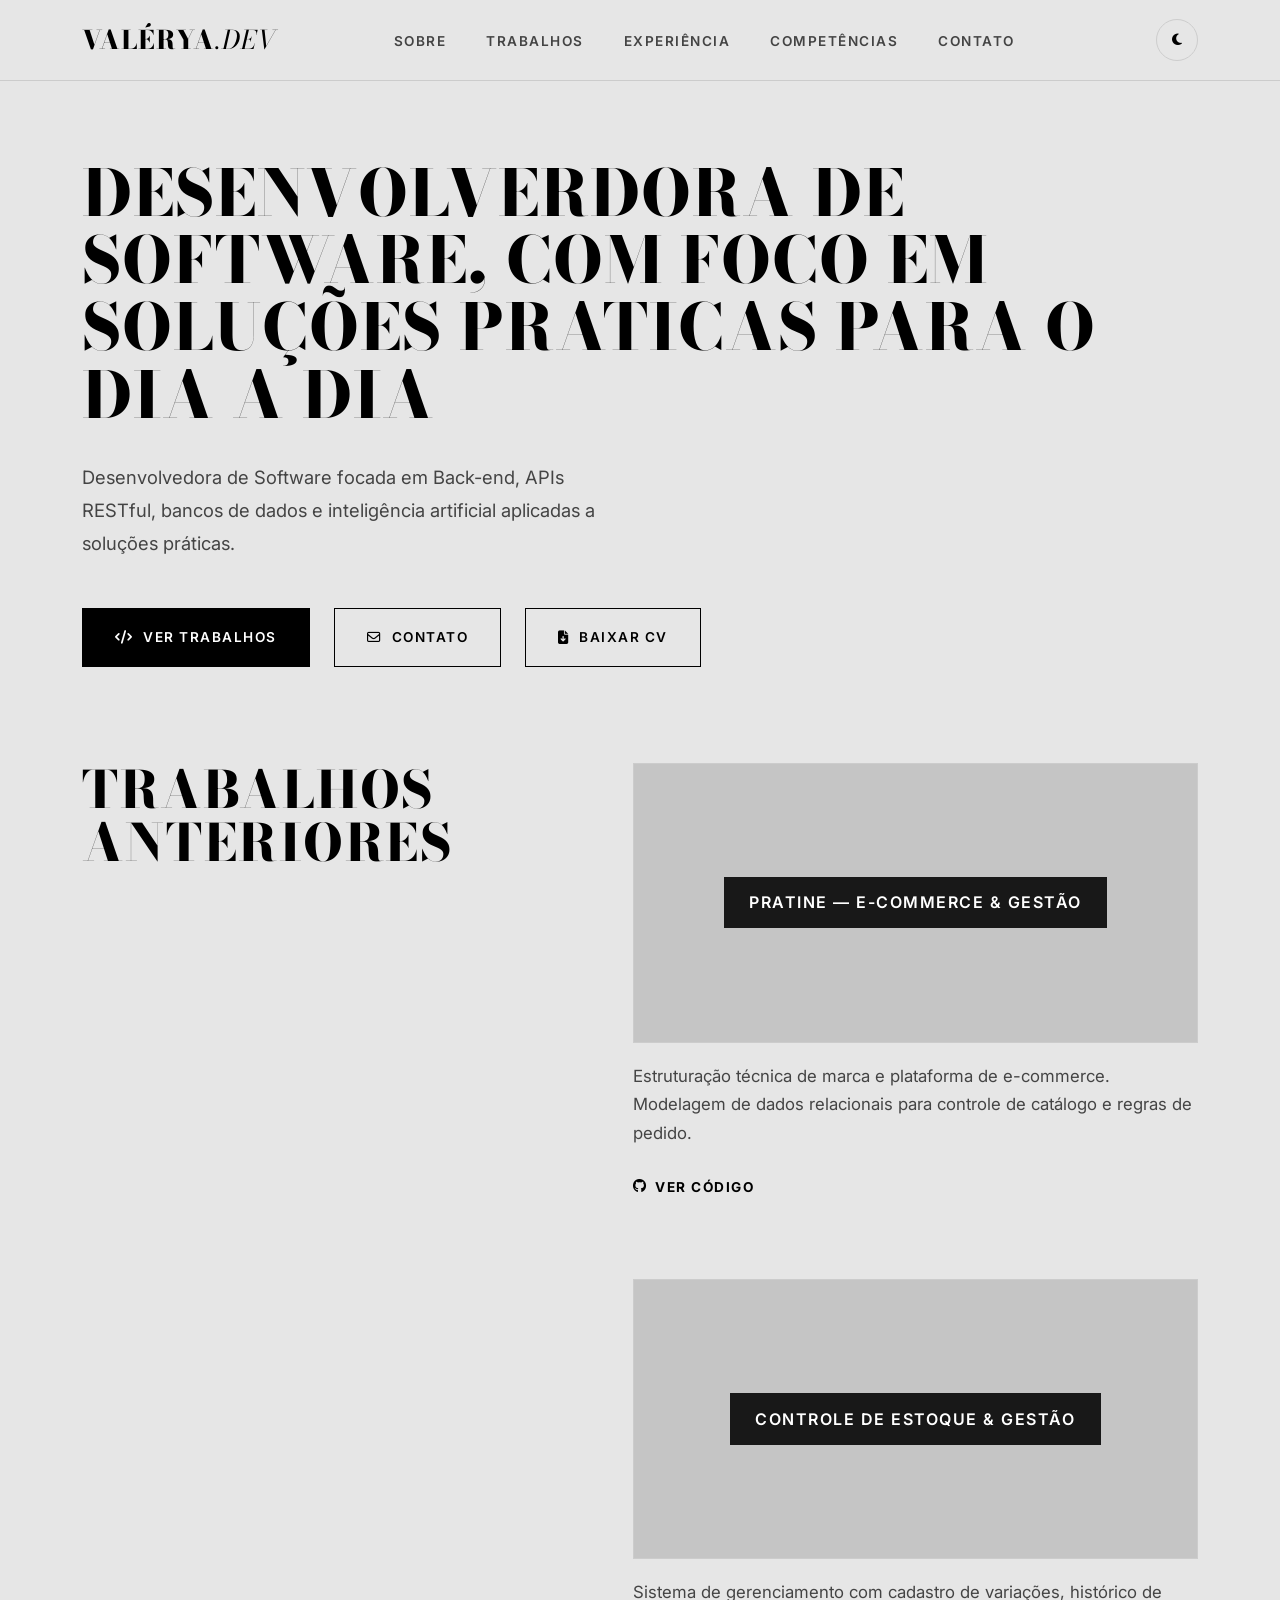
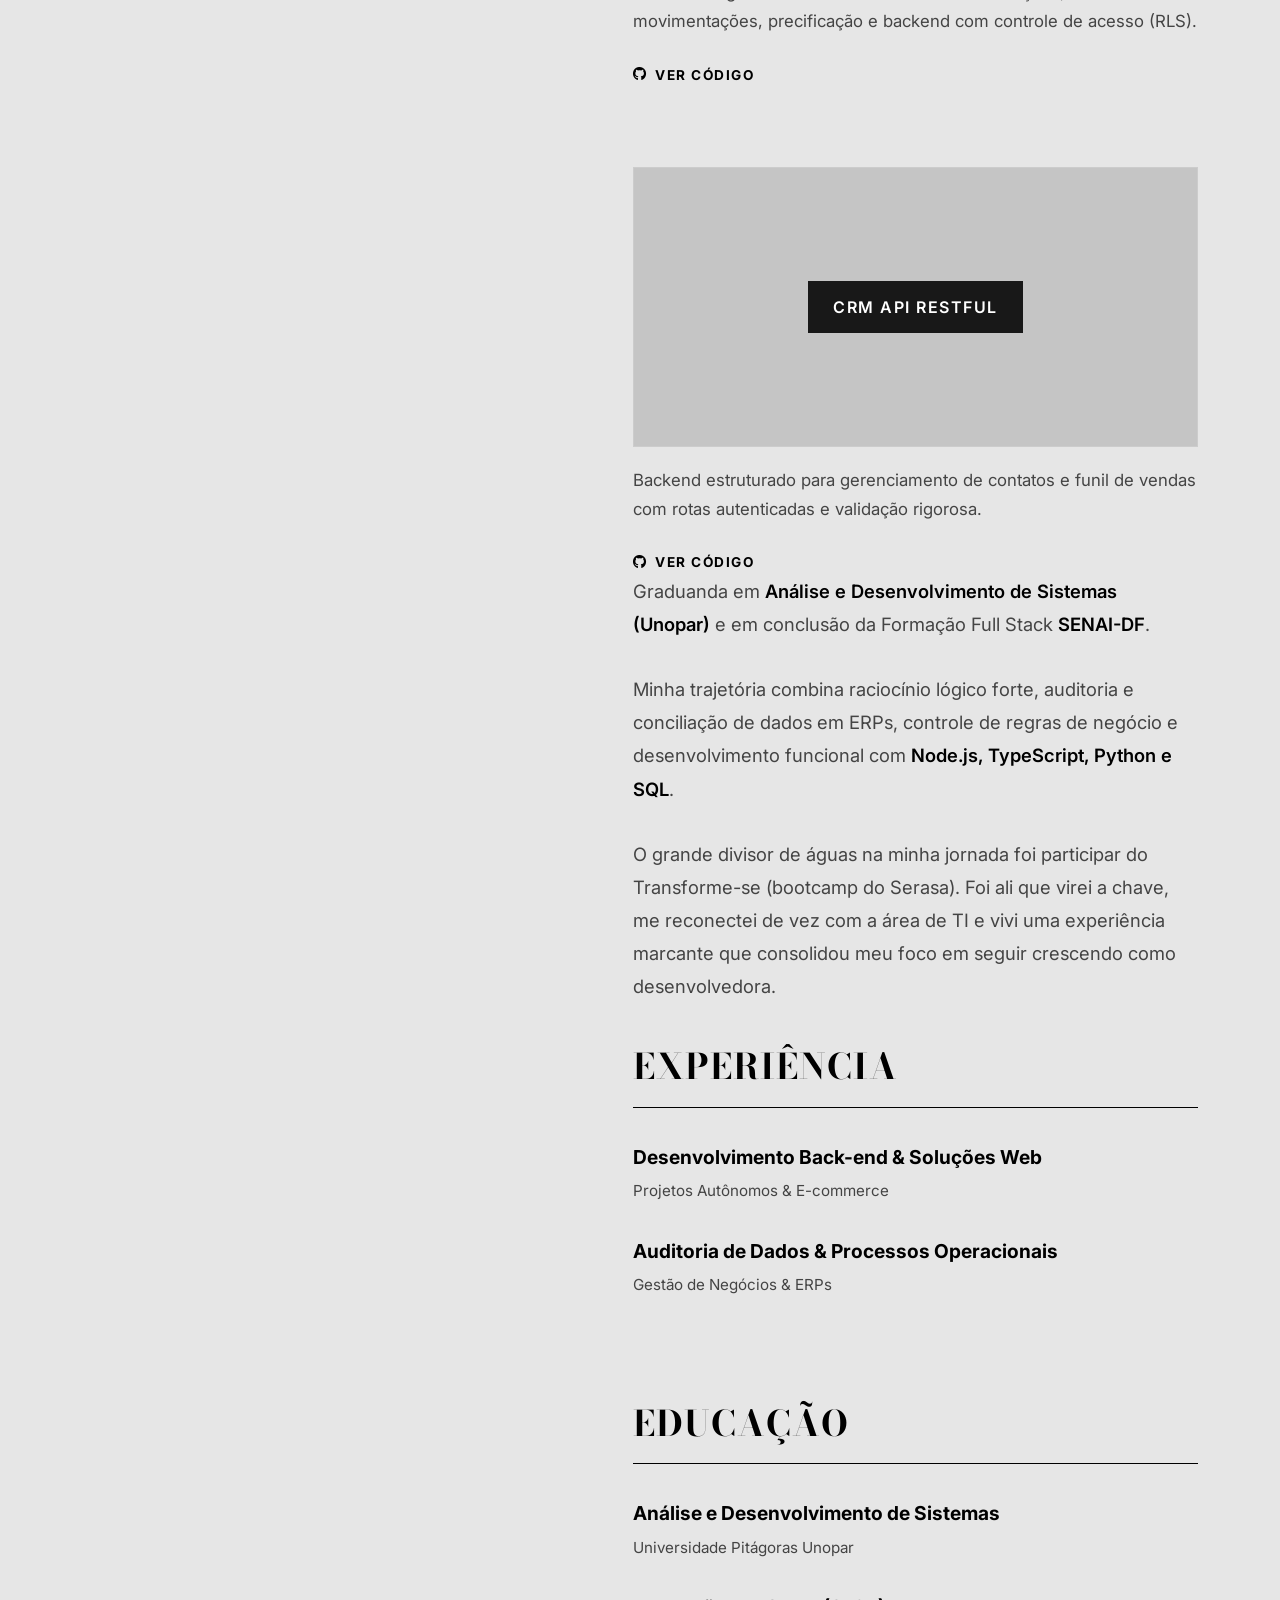
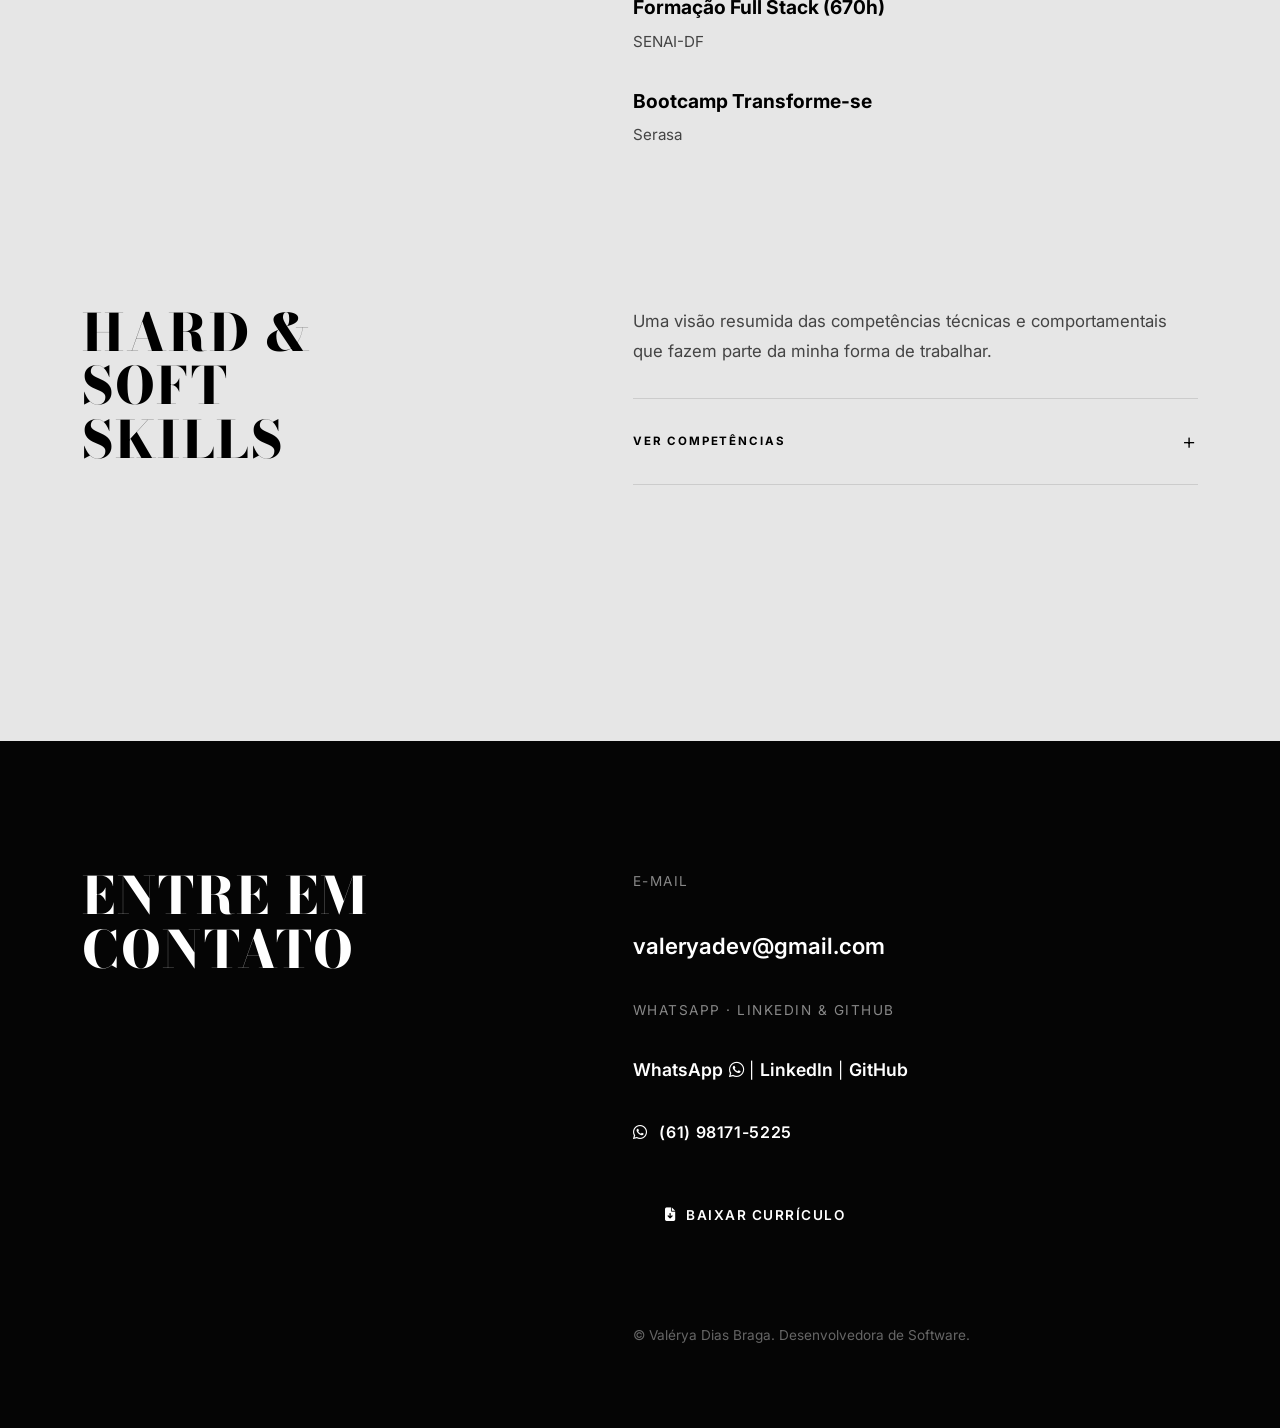
==== commit c124017e: "Organizando a estrutura" ====
--- a/index.html
+++ b/index.html
@@ -19,6 +19,9 @@
 
     <!-- CSS Externo -->
     <link rel="stylesheet" href="style.css" />
+
+    <!-- JS Externo (Modularizado) -->
+    <script src="main.js" defer></script>
   </head>
   <body>
     <!-- HEADER / NAVEGAÇÃO -->
@@ -41,9 +44,8 @@
       </div>
     </header>
 
-    <!-- HERO SECTION 1 (Fotos Empilhadas + Título Editorial) -->
+    <!-- HERO SECTION 1 -->
     <section class="hero-section container">
-
         <div class="hero-title-block">
           <h1 class="main-title">Desenvolverdora de software, com foco em <br /> soluções praticas para o dia a dia </h1>
           <p class="subtitle">
@@ -57,19 +59,38 @@
         </div>
     </section>
 
-    <!-- HERO SECTION 2 (Fotos Lado a Lado na Horizontal) -->
-    <section class="hero-secondary container">
+     <!-- TRABALHOS ANTERIORES / PROJETOS -->
+    <section id="projetos" class="container">
       <div class="editorial-grid">
         <div class="side-title">
-          <h2>PORTFÓLIO<br />CRIATIVO</h2>
-        </div>
-        <div class="hero-gallery-h">
-          <div class="photo-placeholder float-left">
-            <img src="https://images.unsplash.com/photo-1511818966892-d7d671e672a2?auto=format&fit=crop&w=1200&q=85" alt="Interior arquitetônico minimalista" />
-          </div>
-          <div class="photo-placeholder float-right">
-            <img src="https://images.unsplash.com/photo-1497366811353-6870744d04b2?auto=format&fit=crop&w=1200&q=85" alt="Espaço contemporâneo de trabalho" />
-          </div>
+          <h2>TRABALHOS<br />ANTERIORES</h2>
+        </div>
+        <div class="projects-editorial-list">
+          
+          <div class="project-editorial-card">
+            <div class="project-image-box">
+              <span class="project-overlay-text">Pratine — E-commerce & Gestão</span>
+            </div>
+            <p class="project-caption">Estruturação técnica de marca e plataforma de e-commerce. Modelagem de dados relacionais para controle de catálogo e regras de pedido.</p>
+            <a href="https://github.com/seu-usuario/pratine" target="_blank" class="project-link"><i class="fa-brands fa-github"></i> Ver Código</a>
+          </div>
+
+          <div class="project-editorial-card">
+            <div class="project-image-box">
+              <span class="project-overlay-text">Controle de Estoque & Gestão</span>
+            </div>
+            <p class="project-caption">Sistema de gerenciamento com cadastro de variações, histórico de movimentações, precificação e backend com controle de acesso (RLS).</p>
+            <a href="https://github.com/seu-usuario/simulador-financeiro" target="_blank" class="project-link"><i class="fa-brands fa-github"></i> Ver Código</a>
+          </div>
+
+          <div class="project-editorial-card">
+            <div class="project-image-box">
+              <span class="project-overlay-text">CRM API RESTful</span>
+            </div>
+            <p class="project-caption">Backend estruturado para gerenciamento de contatos e funil de vendas com rotas autenticadas e validação rigorosa.</p>
+            <a href="https://github.com/seu-usuario/crm-api" target="_blank" class="project-link"><i class="fa-brands fa-github"></i> Ver Código</a>
+          </div>
+
         </div>
       </div>
     </section>
@@ -90,45 +111,6 @@
           <p>
             O grande divisor de águas na minha jornada foi participar do Transforme-se (bootcamp do Serasa). Foi ali que virei a chave, me reconectei de vez com a área de TI e vivi uma experiência marcante que consolidou meu foco em seguir crescendo como desenvolvedora.
           </p>
-        </div>
-      </div>
-    </section>
-
-    <!-- TRABALHOS ANTERIORES / PROJETOS -->
-    <section id="projetos" class="container">
-      <div class="editorial-grid">
-        <div class="side-title">
-          <h2>TRABALHOS<br />ANTERIORES</h2>
-        </div>
-        <div class="projects-editorial-list">
-          
-          <!-- Projeto 1 -->
-          <div class="project-editorial-card">
-            <div class="project-image-box">
-              <span class="project-overlay-text">Pratine — E-commerce & Gestão</span>
-            </div>
-            <p class="project-caption">Estruturação técnica de marca e plataforma de e-commerce. Modelagem de dados relacionais para controle de catálogo e regras de pedido.</p>
-            <a href="https://github.com/seu-usuario/pratine" target="_blank" class="project-link"><i class="fa-brands fa-github"></i> Ver Código</a>
-          </div>
-
-          <!-- Projeto 2 -->
-          <div class="project-editorial-card">
-            <div class="project-image-box">
-              <span class="project-overlay-text">Controle de Estoque & Gestão</span>
-            </div>
-            <p class="project-caption">Sistema de gerenciamento com cadastro de variações, histórico de movimentações, precificação e backend com controle de acesso (RLS).</p>
-            <a href="https://github.com/seu-usuario/simulador-financeiro" target="_blank" class="project-link"><i class="fa-brands fa-github"></i> Ver Código</a>
-          </div>
-
-          <!-- Projeto 3 -->
-          <div class="project-editorial-card">
-            <div class="project-image-box">
-              <span class="project-overlay-text">CRM API RESTful</span>
-            </div>
-            <p class="project-caption">Backend estruturado para gerenciamento de contatos e funil de vendas com rotas autenticadas e validação rigorosa.</p>
-            <a href="https://github.com/seu-usuario/crm-api" target="_blank" class="project-link"><i class="fa-brands fa-github"></i> Ver Código</a>
-          </div>
-
         </div>
       </div>
     </section>
@@ -172,7 +154,7 @@
       </div>
     </section>
 
-    <!-- COMPETÊNCIAS: OCULTAS ATÉ O CLIQUE -->
+    <!-- COMPETÊNCIAS -->
     <section id="competencias" class="container skills-section">
       <div class="editorial-grid">
         <div class="side-title">
@@ -263,26 +245,5 @@
         </div>
       </div>
     </section>
-    <script>
-      const themeToggle = document.getElementById("themeToggle");
-      const savedTheme = localStorage.getItem("portfolio-theme");
-
-      if (savedTheme === "dark") {
-        document.body.classList.add("dark-mode");
-        themeToggle.setAttribute("aria-pressed", "true");
-        themeToggle.setAttribute("aria-label", "Ativar modo claro");
-        themeToggle.innerHTML = '<i class="fa-solid fa-sun"></i>';
-      }
-
-      themeToggle.addEventListener("click", () => {
-        const isDark = document.body.classList.toggle("dark-mode");
-        localStorage.setItem("portfolio-theme", isDark ? "dark" : "light");
-        themeToggle.setAttribute("aria-pressed", String(isDark));
-        themeToggle.setAttribute("aria-label", isDark ? "Ativar modo claro" : "Ativar modo escuro");
-        themeToggle.innerHTML = isDark
-          ? '<i class="fa-solid fa-sun"></i>'
-          : '<i class="fa-solid fa-moon"></i>';
-      });
-    </script>
   </body>
 </html>
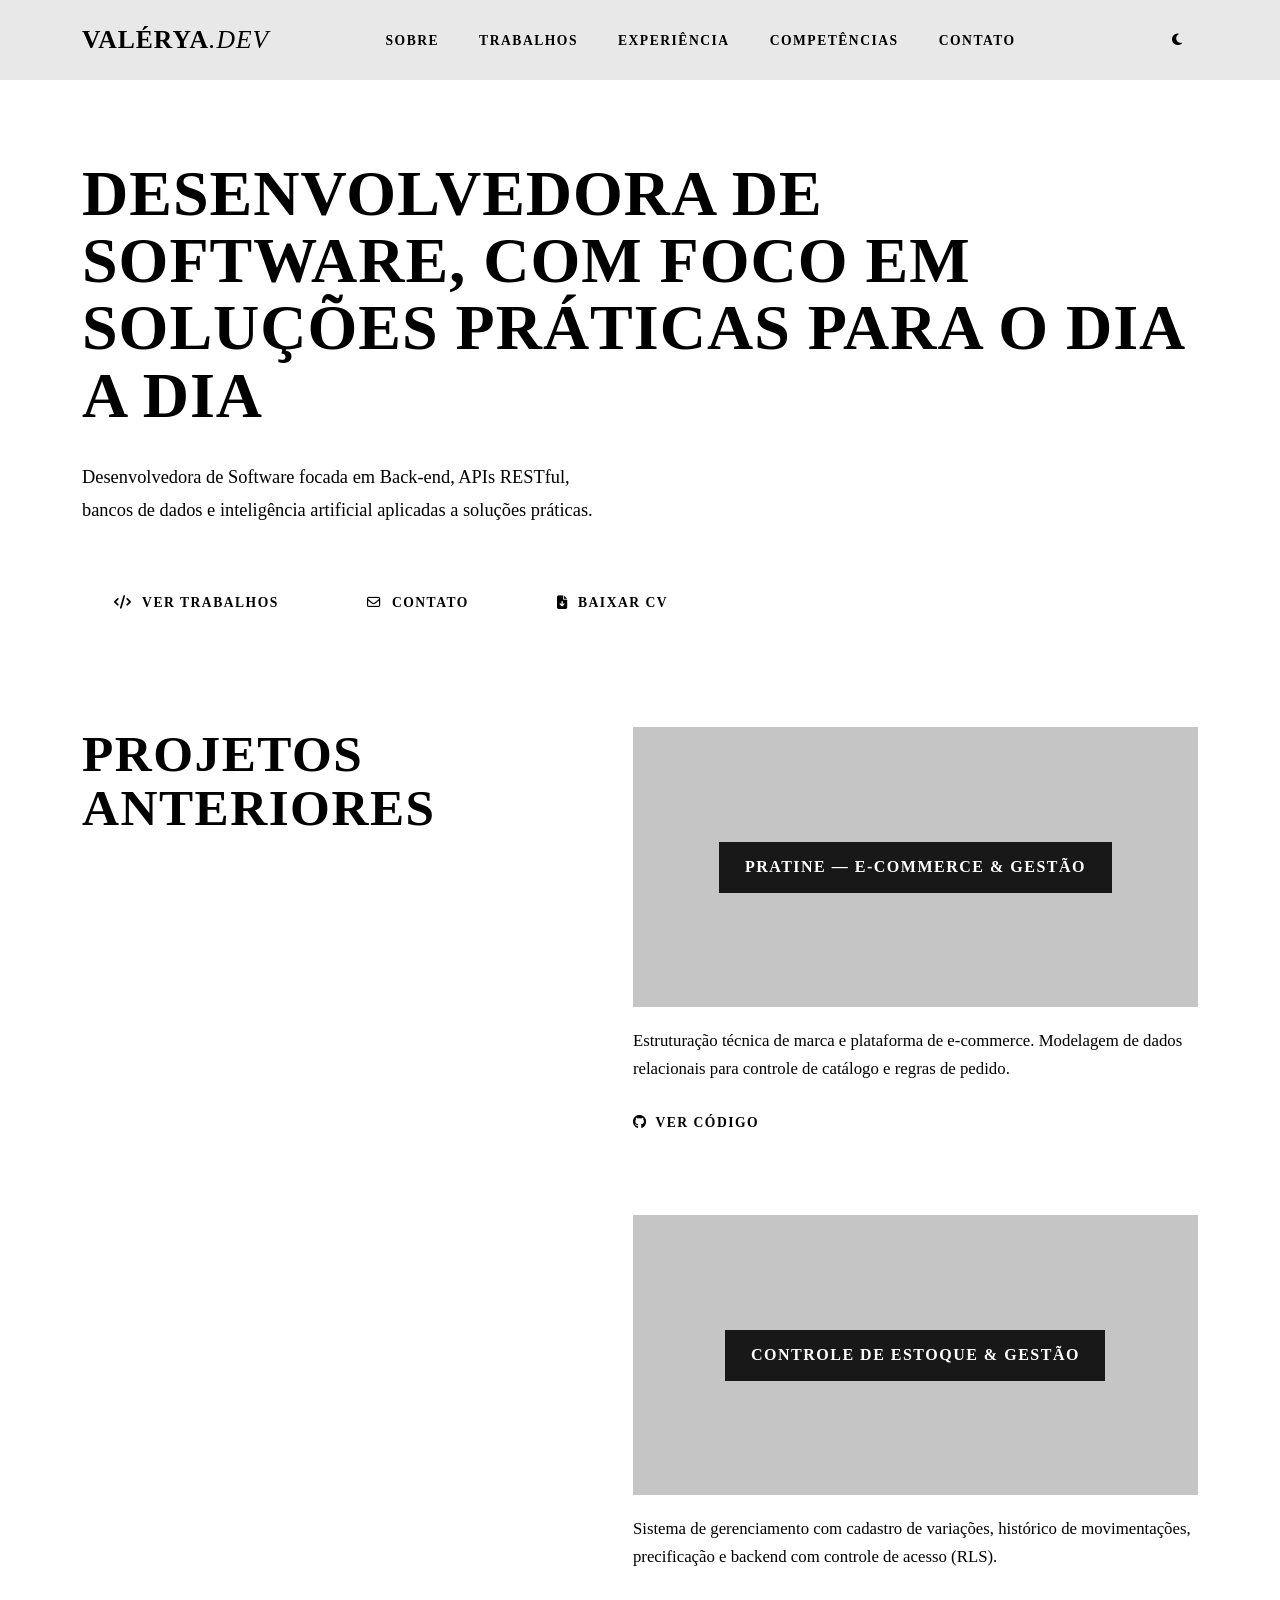
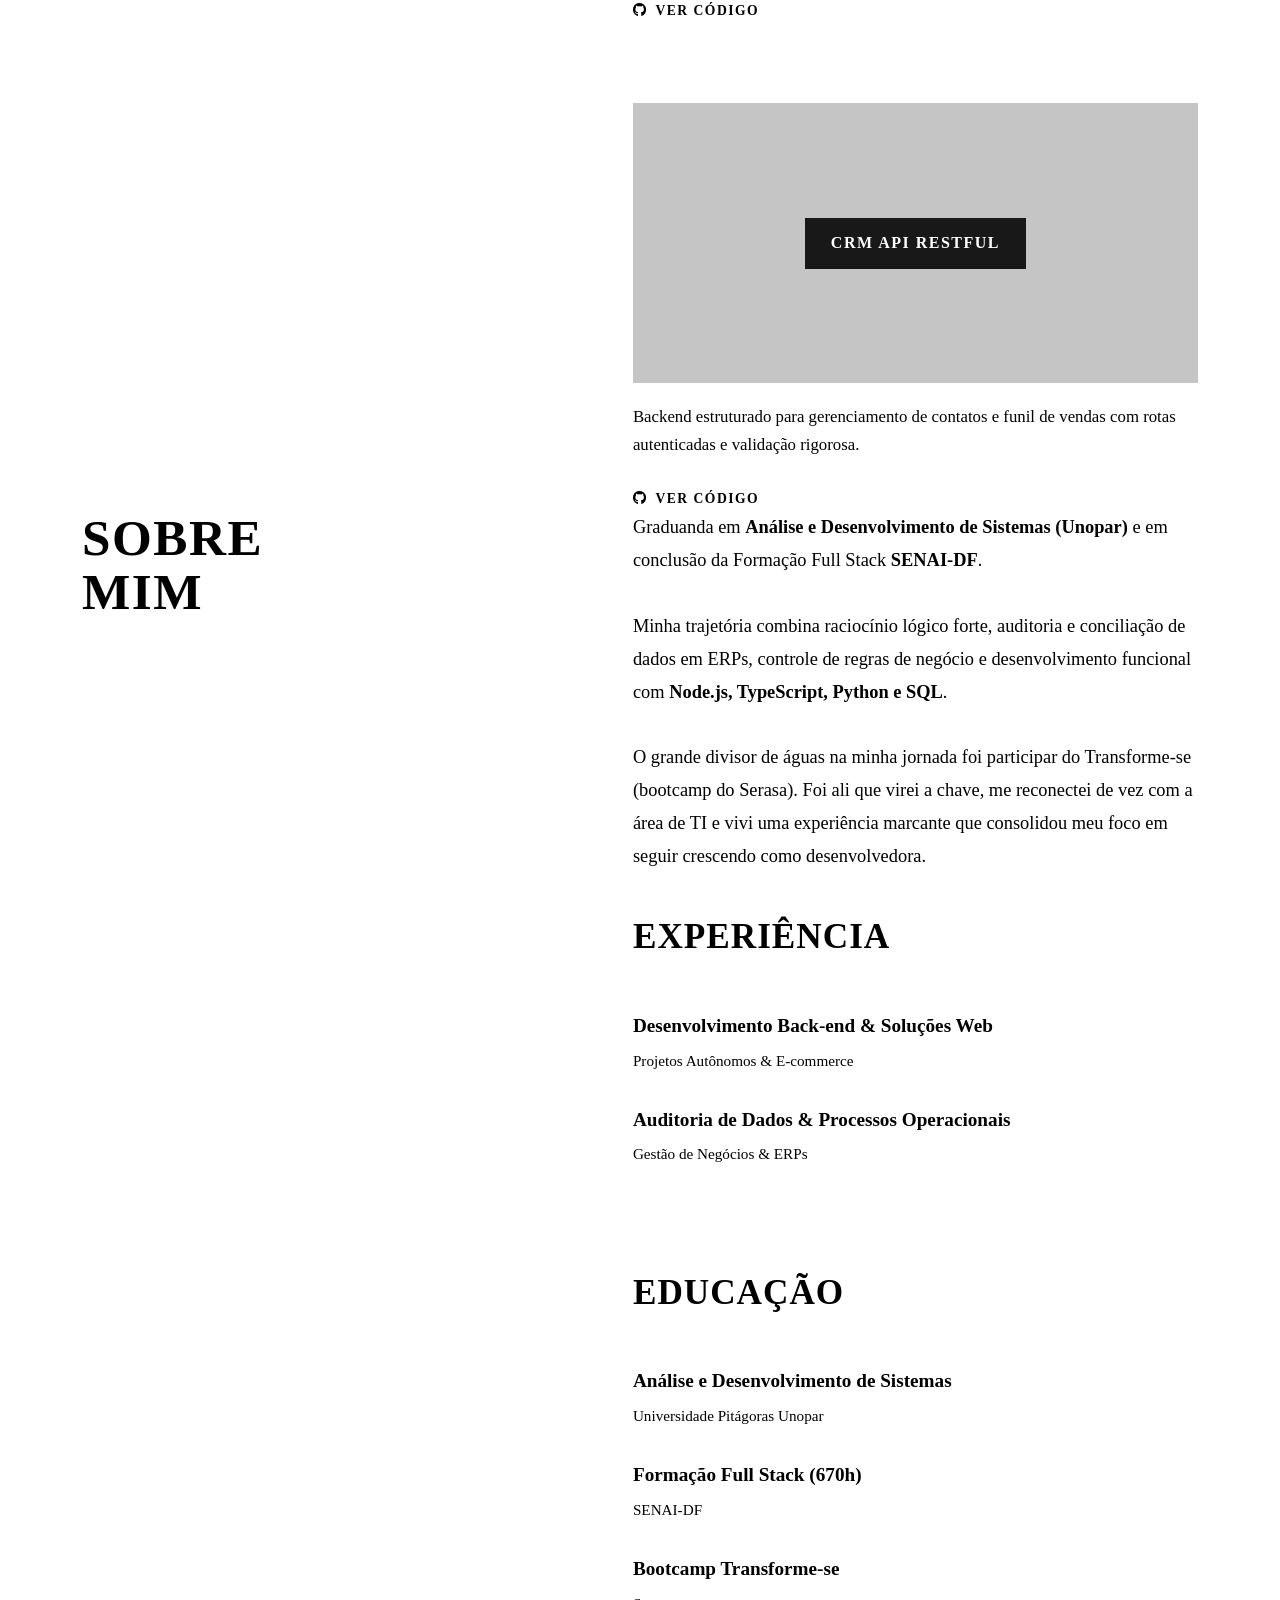
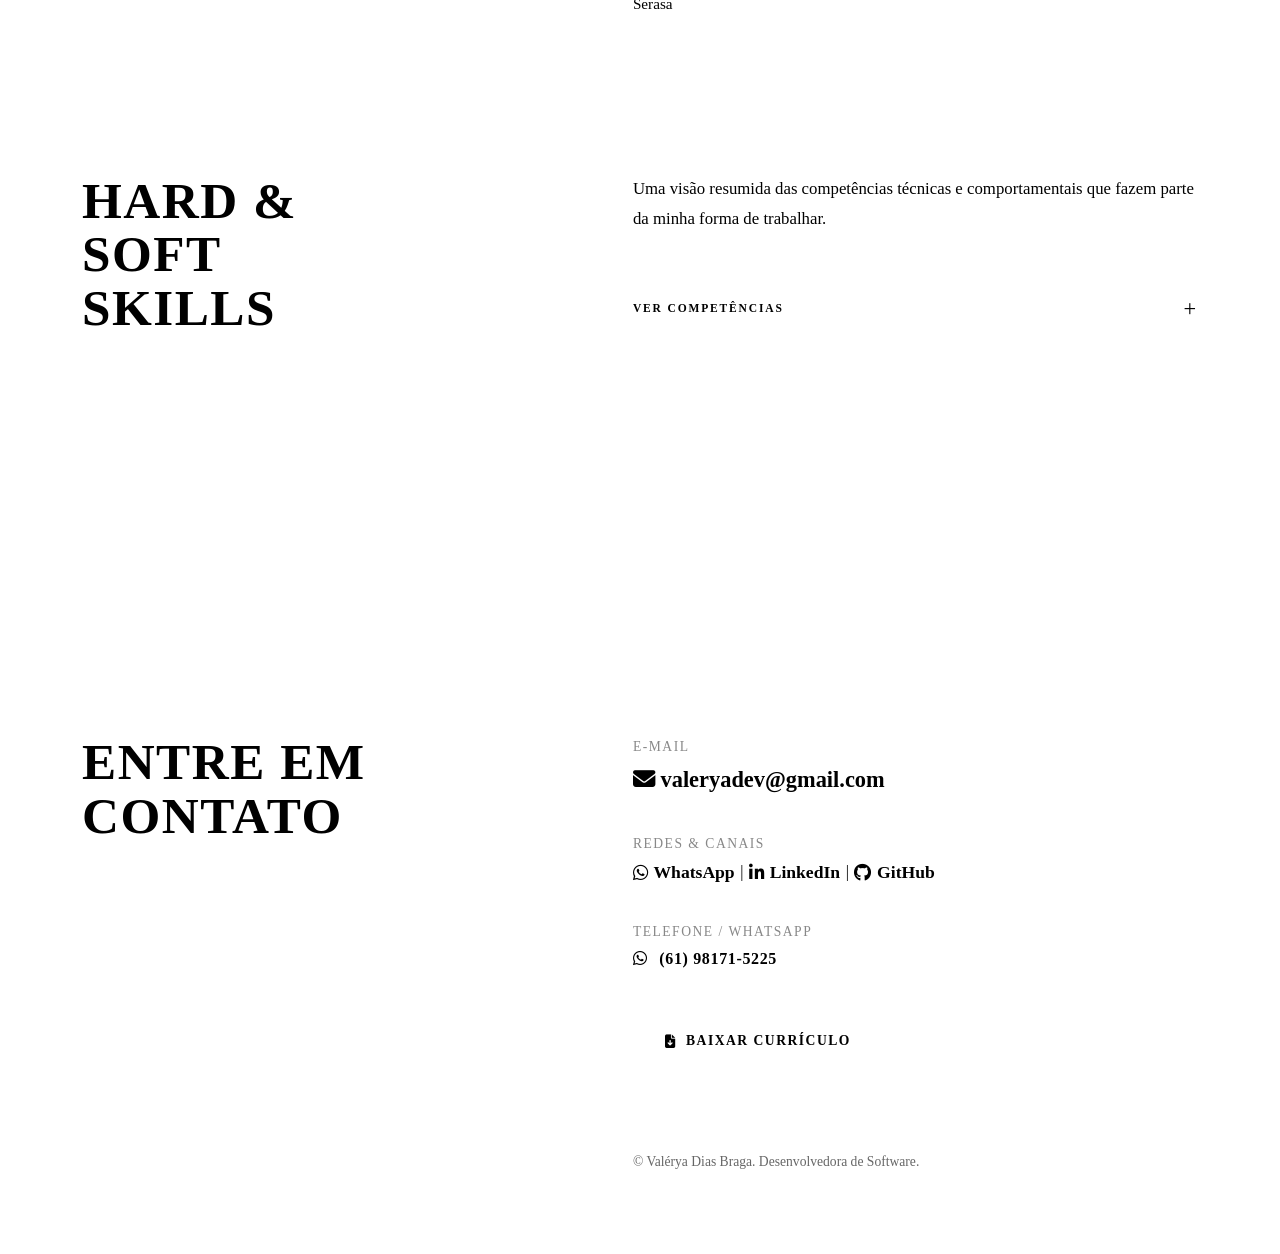
==== commit b6be020b: "Ultimos detalhes" ====
--- a/index.html
+++ b/index.html
@@ -47,7 +47,7 @@
     <!-- HERO SECTION 1 -->
     <section class="hero-section container">
         <div class="hero-title-block">
-          <h1 class="main-title">Desenvolverdora de software, com foco em <br /> soluções praticas para o dia a dia </h1>
+          <h1 class="main-title">Desenvolvedora de software, com foco em <br /> soluções práticas para o dia a dia</h1>
           <p class="subtitle">
             Desenvolvedora de Software focada em Back-end, APIs RESTful, bancos de dados e inteligência artificial aplicadas a soluções práticas.
           </p>
@@ -59,11 +59,11 @@
         </div>
     </section>
 
-     <!-- TRABALHOS ANTERIORES / PROJETOS -->
-    <section id="projetos" class="container">
+    <!-- TRABALHOS / PROJETOS -->
+    <section id="projetos" class="container section-divider">
       <div class="editorial-grid">
         <div class="side-title">
-          <h2>TRABALHOS<br />ANTERIORES</h2>
+          <h2>PROJETOS<br />ANTERIORES</h2>
         </div>
         <div class="projects-editorial-list">
           
@@ -72,7 +72,7 @@
               <span class="project-overlay-text">Pratine — E-commerce & Gestão</span>
             </div>
             <p class="project-caption">Estruturação técnica de marca e plataforma de e-commerce. Modelagem de dados relacionais para controle de catálogo e regras de pedido.</p>
-            <a href="https://github.com/seu-usuario/pratine" target="_blank" class="project-link"><i class="fa-brands fa-github"></i> Ver Código</a>
+            <a href="https://github.com/valeryadb/pratine" target="_blank" class="project-link"><i class="fa-brands fa-github"></i> Ver Código</a>
           </div>
 
           <div class="project-editorial-card">
@@ -80,7 +80,7 @@
               <span class="project-overlay-text">Controle de Estoque & Gestão</span>
             </div>
             <p class="project-caption">Sistema de gerenciamento com cadastro de variações, histórico de movimentações, precificação e backend com controle de acesso (RLS).</p>
-            <a href="https://github.com/seu-usuario/simulador-financeiro" target="_blank" class="project-link"><i class="fa-brands fa-github"></i> Ver Código</a>
+            <a href="https://github.com/valeryadb/controle-estoque" target="_blank" class="project-link"><i class="fa-brands fa-github"></i> Ver Código</a>
           </div>
 
           <div class="project-editorial-card">
@@ -88,7 +88,7 @@
               <span class="project-overlay-text">CRM API RESTful</span>
             </div>
             <p class="project-caption">Backend estruturado para gerenciamento de contatos e funil de vendas com rotas autenticadas e validação rigorosa.</p>
-            <a href="https://github.com/seu-usuario/crm-api" target="_blank" class="project-link"><i class="fa-brands fa-github"></i> Ver Código</a>
+            <a href="https://github.com/valeryadb/crm-api" target="_blank" class="project-link"><i class="fa-brands fa-github"></i> Ver Código</a>
           </div>
 
         </div>
@@ -96,7 +96,7 @@
     </section>
 
     <!-- SOBRE MIM -->
-    <section id="sobre" class="container">
+    <section id="sobre" class="container section-divider">
       <div class="editorial-grid">
         <div class="side-title">
           <h2>SOBRE<br />MIM</h2>
@@ -116,10 +116,9 @@
     </section>
 
     <!-- EXPERIÊNCIA & EDUCAÇÃO -->
-    <section id="experiencia" class="container">
-      <div class="editorial-grid">
-        <div class="side-image-block">
-        </div>
+    <section id="experiencia" class="container section-divider">
+      <div class="editorial-grid">
+        <div class="side-image-block"></div>
         <div class="content-block resume-editorial">
           
           <div class="resume-section-group">
@@ -145,7 +144,7 @@
               <p class="resume-sub">SENAI-DF</p>
             </div>
             <div class="resume-item">
-              <h4>Bootcamp Transforme-se </h4>
+              <h4>Bootcamp Transforme-se</h4>
               <p class="resume-sub">Serasa</p>
             </div>
           </div>
@@ -155,7 +154,7 @@
     </section>
 
     <!-- COMPETÊNCIAS -->
-    <section id="competencias" class="container skills-section">
+    <section id="competencias" class="container skills-section section-divider">
       <div class="editorial-grid">
         <div class="side-title">
           <h2>HARD &amp;<br />SOFT<br />SKILLS</h2>
@@ -223,19 +222,37 @@
           <h2>ENTRE EM<br />CONTATO</h2>
         </div>
         <div class="content-block contact-details">
-          <p class="contact-label">E-mail</p>
-          <a href="mailto:valeryadev@gmail.com" class="contact-value">valeryadev@gmail.com</a>
-
-          <p class="contact-label">WhatsApp · LinkedIn & GitHub</p>
-          <div class="social-links-text contact-links">
-            <a href="https://wa.me/5561981715225?text=Ol%C3%A1%20Val%C3%A9rya%2C%20vim%20pelo%20seu%20portf%C3%B3lio." target="_blank" rel="noopener noreferrer">WhatsApp <i class="fa-brands fa-whatsapp"></i></a> |
-            <a href="https://www.linkedin.com/in/val%C3%A9rya-dias/" target="_blank" rel="noopener noreferrer">LinkedIn</a> |
-            <a href="https://github.com/valeryadb" target="_blank" rel="noopener noreferrer">GitHub</a>
-          </div>
-
-          <p class="contact-phone">
-            <i class="fa-brands fa-whatsapp"></i> (61) 98171-5225
-          </p>
+          
+          <div class="contact-block-item">
+            <p class="contact-label">E-MAIL</p>
+            <a href="mailto:valeryadev@gmail.com" class="contact-value">
+              <i class="fa-solid fa-envelope contact-mini-icon"></i> valeryadev@gmail.com
+            </a>
+          </div>
+
+          <div class="contact-block-item">
+            <p class="contact-label">REDES & CANAIS</p>
+            <div class="social-links-text contact-links">
+              <a href="https://wa.me/5561981715225?text=Ol%C3%A1%20Val%C3%A9rya%2C%20vim%20pelo%20seu%20portf%C3%B3lio." target="_blank" rel="noopener noreferrer">
+                <i class="fa-brands fa-whatsapp contact-mini-icon"></i> WhatsApp
+              </a>
+              <span class="contact-divider">|</span>
+              <a href="https://www.linkedin.com/in/val%C3%A9rya-dias/" target="_blank" rel="noopener noreferrer">
+                <i class="fa-brands fa-linkedin-in contact-mini-icon"></i> LinkedIn
+              </a>
+              <span class="contact-divider">|</span>
+              <a href="https://github.com/valeryadb" target="_blank" rel="noopener noreferrer">
+                <i class="fa-brands fa-github contact-mini-icon"></i> GitHub
+              </a>
+            </div>
+          </div>
+
+          <div class="contact-block-item">
+            <p class="contact-label">TELEFONE / WHATSAPP</p>
+            <p class="contact-phone">
+              <i class="fa-brands fa-whatsapp contact-mini-icon"></i> (61) 98171-5225
+            </p>
+          </div>
 
           <a href="curriculo-valerya-dias-braga.pdf" class="btn btn-footer-cv" download>
             <i class="fa-solid fa-file-arrow-down"></i> Baixar currículo
--- a/style.css
+++ b/style.css
@@ -1,3 +1,295 @@
+<!doctype html>
+<html lang="pt-BR">
+  <head>
+    <meta charset="UTF-8" />
+    <meta name="viewport" content="width=device-width, initial-scale=1.0" />
+    <title>Valérya Braga | Desenvolvedora de Software</title>
+
+    <!-- Fontes & Ícones -->
+    <link rel="preconnect" href="https://fonts.googleapis.com" />
+    <link rel="preconnect" href="https://fonts.gstatic.com" crossorigin />
+    <link
+      href="https://fonts.googleapis.com/css2?family=Bodoni+Moda:ital,opsz,wght@0,6..96,400..900;1,6..96,400..900&family=Inter:wght@300;400;500;600;700&display=swap"
+      rel="stylesheet"
+    />
+    <link
+      rel="stylesheet"
+      href="https://cdnjs.cloudflare.com/ajax/libs/font-awesome/6.4.0/css/all.min.css"
+    />
+
+    <!-- CSS Externo -->
+    <link rel="stylesheet" href="style.css" />
+
+    <!-- JS Externo (Modularizado) -->
+    <script src="main.js" defer></script>
+  </head>
+  <body>
+    <!-- HEADER / NAVEGAÇÃO -->
+    <header>
+      <div class="container nav-container">
+        <a href="#" class="logo">Valérya<span>.dev</span></a>
+        <nav>
+          <ul class="nav-links">
+            <li><a href="#sobre">Sobre</a></li>
+            <li><a href="#projetos">Trabalhos</a></li>
+            <li><a href="#experiencia">Experiência</a></li>
+            <li><a href="#competencias">Competências</a></li>
+            <li><a href="#contato">Contato</a></li>
+          </ul>
+        </nav>
+
+        <button class="theme-toggle" id="themeToggle" type="button" aria-label="Ativar modo escuro" aria-pressed="false">
+          <i class="fa-solid fa-moon"></i>
+        </button>
+      </div>
+    </header>
+
+    <!-- HERO SECTION 1 -->
+    <section class="hero-section container">
+        <div class="hero-title-block">
+          <h1 class="main-title">Desenvolvedora de software, com foco em <br /> soluções práticas para o dia a dia</h1>
+          <p class="subtitle">
+            Desenvolvedora de Software focada em Back-end, APIs RESTful, bancos de dados e inteligência artificial aplicadas a soluções práticas.
+          </p>
+          <div class="hero-buttons">
+            <a href="#projetos" class="btn btn-primary"><i class="fa-solid fa-code"></i> Ver Trabalhos</a>
+            <a href="mailto:valeryadev@gmail.com" class="btn btn-outline"><i class="fa-regular fa-envelope"></i> Contato</a>
+            <a href="curriculo-valerya-dias-braga.pdf" class="btn btn-outline" download><i class="fa-solid fa-file-arrow-down"></i> Baixar CV</a>
+          </div>
+        </div>
+    </section>
+
+    <!-- TRABALHOS / PROJETOS -->
+    <section id="projetos" class="container section-divider">
+      <div class="editorial-grid">
+        <div class="side-title">
+          <h2>PROJETOS<br />ANTERIORES</h2>
+        </div>
+        <div class="projects-editorial-list">
+          
+          <div class="project-editorial-card">
+            <div class="project-image-box">
+              <span class="project-overlay-text">Pratine — E-commerce & Gestão</span>
+            </div>
+            <p class="project-caption">Estruturação técnica de marca e plataforma de e-commerce. Modelagem de dados relacionais para controle de catálogo e regras de pedido.</p>
+            <a href="https://github.com/valeryadb/pratine" target="_blank" class="project-link"><i class="fa-brands fa-github"></i> Ver Código</a>
+          </div>
+
+          <div class="project-editorial-card">
+            <div class="project-image-box">
+              <span class="project-overlay-text">Controle de Estoque & Gestão</span>
+            </div>
+            <p class="project-caption">Sistema de gerenciamento com cadastro de variações, histórico de movimentações, precificação e backend com controle de acesso (RLS).</p>
+            <a href="https://github.com/valeryadb/controle-estoque" target="_blank" class="project-link"><i class="fa-brands fa-github"></i> Ver Código</a>
+          </div>
+
+          <div class="project-editorial-card">
+            <div class="project-image-box">
+              <span class="project-overlay-text">CRM API RESTful</span>
+            </div>
+            <p class="project-caption">Backend estruturado para gerenciamento de contatos e funil de vendas com rotas autenticadas e validação rigorosa.</p>
+            <a href="https://github.com/valeryadb/crm-api" target="_blank" class="project-link"><i class="fa-brands fa-github"></i> Ver Código</a>
+          </div>
+
+        </div>
+      </div>
+    </section>
+
+    <!-- SOBRE MIM -->
+    <section id="sobre" class="container section-divider">
+      <div class="editorial-grid">
+        <div class="side-title">
+          <h2>SOBRE<br />MIM</h2>
+        </div>
+        <div class="content-block about-text">
+          <p>
+            Graduanda em <span class="highlight">Análise e Desenvolvimento de Sistemas (Unopar)</span> e em conclusão da Formação Full Stack <span class="highlight">SENAI-DF</span>.
+          </p>
+          <p>
+            Minha trajetória combina raciocínio lógico forte, auditoria e conciliação de dados em ERPs, controle de regras de negócio e desenvolvimento funcional com <span class="highlight">Node.js, TypeScript, Python e SQL</span>.
+          </p>
+          <p>
+            O grande divisor de águas na minha jornada foi participar do Transforme-se (bootcamp do Serasa). Foi ali que virei a chave, me reconectei de vez com a área de TI e vivi uma experiência marcante que consolidou meu foco em seguir crescendo como desenvolvedora.
+          </p>
+        </div>
+      </div>
+    </section>
+
+    <!-- EXPERIÊNCIA & EDUCAÇÃO -->
+    <section id="experiencia" class="container section-divider">
+      <div class="editorial-grid">
+        <div class="side-image-block"></div>
+        <div class="content-block resume-editorial">
+          
+          <div class="resume-section-group">
+            <h3>EXPERIÊNCIA</h3>
+            <div class="resume-item">
+              <h4>Desenvolvimento Back-end & Soluções Web</h4>
+              <p class="resume-sub">Projetos Autônomos & E-commerce</p>
+            </div>
+            <div class="resume-item">
+              <h4>Auditoria de Dados & Processos Operacionais</h4>
+              <p class="resume-sub">Gestão de Negócios & ERPs</p>
+            </div>
+          </div>
+
+          <div class="resume-section-group">
+            <h3>EDUCAÇÃO</h3>
+            <div class="resume-item">
+              <h4>Análise e Desenvolvimento de Sistemas</h4>
+              <p class="resume-sub">Universidade Pitágoras Unopar</p>
+            </div>
+            <div class="resume-item">
+              <h4>Formação Full Stack (670h)</h4>
+              <p class="resume-sub">SENAI-DF</p>
+            </div>
+            <div class="resume-item">
+              <h4>Bootcamp Transforme-se</h4>
+              <p class="resume-sub">Serasa</p>
+            </div>
+          </div>
+
+        </div>
+      </div>
+    </section>
+
+    <!-- COMPETÊNCIAS -->
+    <section id="competencias" class="container skills-section section-divider">
+      <div class="editorial-grid">
+        <div class="side-title">
+          <h2>HARD &amp;<br />SOFT<br />SKILLS</h2>
+        </div>
+
+        <div class="content-block skills-content">
+          <p class="skills-intro">
+            Uma visão resumida das competências técnicas e comportamentais que fazem parte da minha forma de trabalhar.
+          </p>
+
+          <details class="skills-details">
+            <summary>Ver competências</summary>
+
+            <div class="skills-panel">
+              <div class="skill-group">
+                <h3>HARD SKILLS</h3>
+                <div class="skill-tags">
+                  <span>Node.js</span>
+                  <span>TypeScript</span>
+                  <span>JavaScript ES6+</span>
+                  <span>Python</span>
+                  <span>APIs RESTful</span>
+                  <span>Webhooks</span>
+                  <span>SQL</span>
+                  <span>PostgreSQL</span>
+                  <span>MySQL</span>
+                  <span>MongoDB</span>
+                  <span>Git</span>
+                  <span>GitHub</span>
+                  <span>Docker</span>
+                  <span>GCP</span>
+                  <span>Testes unitários</span>
+                  <span>Documentação de APIs</span>
+                  <span>Scrum</span>
+                  <span>Kanban</span>
+                  <span>GitHub Copilot</span>
+                </div>
+              </div>
+
+              <div class="skill-group">
+                <h3>SOFT SKILLS</h3>
+                <div class="skill-tags">
+                  <span>Raciocínio lógico</span>
+                  <span>Resolução de problemas</span>
+                  <span>Organização</span>
+                  <span>Disciplina</span>
+                  <span>Atenção aos detalhes</span>
+                  <span>Comunicação</span>
+                  <span>Trabalho em equipe</span>
+                  <span>Adaptabilidade</span>
+                  <span>Orientação a prazos</span>
+                  <span>Visão de processos</span>
+                </div>
+              </div>
+            </div>
+          </details>
+        </div>
+      </div>
+    </section>
+
+    <!-- CONTATO / RODAPÉ ESCURO -->
+    <section id="contato" class="footer-dark-section">
+      <div class="container editorial-grid">
+        <div class="side-title light-text">
+          <h2>ENTRE EM<br />CONTATO</h2>
+        </div>
+        <div class="content-block contact-details">
+          
+          <div class="contact-block-item">
+            <p class="contact-label">E-MAIL</p>
+            <a href="mailto:valeryadev@gmail.com" class="contact-value">
+              <i class="fa-solid fa-envelope contact-mini-icon"></i> valeryadev@gmail.com
+            </a>
+          </div>
+
+          <div class="contact-block-item">
+            <p class="contact-label">REDES & CANAIS</p>
+            <div class="social-links-text contact-links">
+              <a href="https://wa.me/5561981715225?text=Ol%C3%A1%20Val%C3%A9rya%2C%20vim%20pelo%20seu%20portf%C3%B3lio." target="_blank" rel="noopener noreferrer">
+                <i class="fa-brands fa-whatsapp contact-mini-icon"></i> WhatsApp
+              </a>
+              <span class="contact-divider">|</span>
+              <a href="https://www.linkedin.com/in/val%C3%A9rya-dias/" target="_blank" rel="noopener noreferrer">
+                <i class="fa-brands fa-linkedin-in contact-mini-icon"></i> LinkedIn
+              </a>
+              <span class="contact-divider">|</span>
+              <a href="https://github.com/valeryadb" target="_blank" rel="noopener noreferrer">
+                <i class="fa-brands fa-github contact-mini-icon"></i> GitHub
+              </a>
+            </div>
+          </div>
+
+          <div class="contact-block-item">
+            <p class="contact-label">TELEFONE / WHATSAPP</p>
+            <p class="contact-phone">
+              <i class="fa-brands fa-whatsapp contact-mini-icon"></i> (61) 98171-5225
+            </p>
+          </div>
+
+          <a href="curriculo-valerya-dias-braga.pdf" class="btn btn-footer-cv" download>
+            <i class="fa-solid fa-file-arrow-down"></i> Baixar currículo
+          </a>
+
+          <p class="copyright-text">© Valérya Dias Braga. Desenvolvedora de Software.</p>
+        </div>
+      </div>
+    </section>
+  </body>
+</html>
+
+document.addEventListener("DOMContentLoaded", () => {
+  const themeToggle = document.getElementById("themeToggle");
+  const savedTheme = localStorage.getItem("portfolio-theme");
+
+  if (savedTheme === "dark") {
+    document.body.classList.add("dark-mode");
+    themeToggle.setAttribute("aria-pressed", "true");
+    themeToggle.setAttribute("aria-label", "Ativar modo claro");
+    themeToggle.innerHTML = '<i class="fa-solid fa-sun"></i>';
+  }
+
+  themeToggle.addEventListener("click", () => {
+    const isDark = document.body.classList.toggle("dark-mode");
+    localStorage.setItem("portfolio-theme", isDark ? "dark" : "light");
+    themeToggle.setAttribute("aria-pressed", String(isDark));
+    themeToggle.setAttribute(
+      "aria-label",
+      isDark ? "Ativar modo claro" : "Ativar modo escuro"
+    );
+    themeToggle.innerHTML = isDark
+      ? '<i class="fa-solid fa-sun"></i>'
+      : '<i class="fa-solid fa-moon"></i>';
+  });
+});
+
 /* --- RESETS E VARIÁVEIS EDITORIAL COM MAIOR RESPIRO --- */
 :root {
   --bg-main: #e6e6e6;        /* Fundo cinza claro editorial */
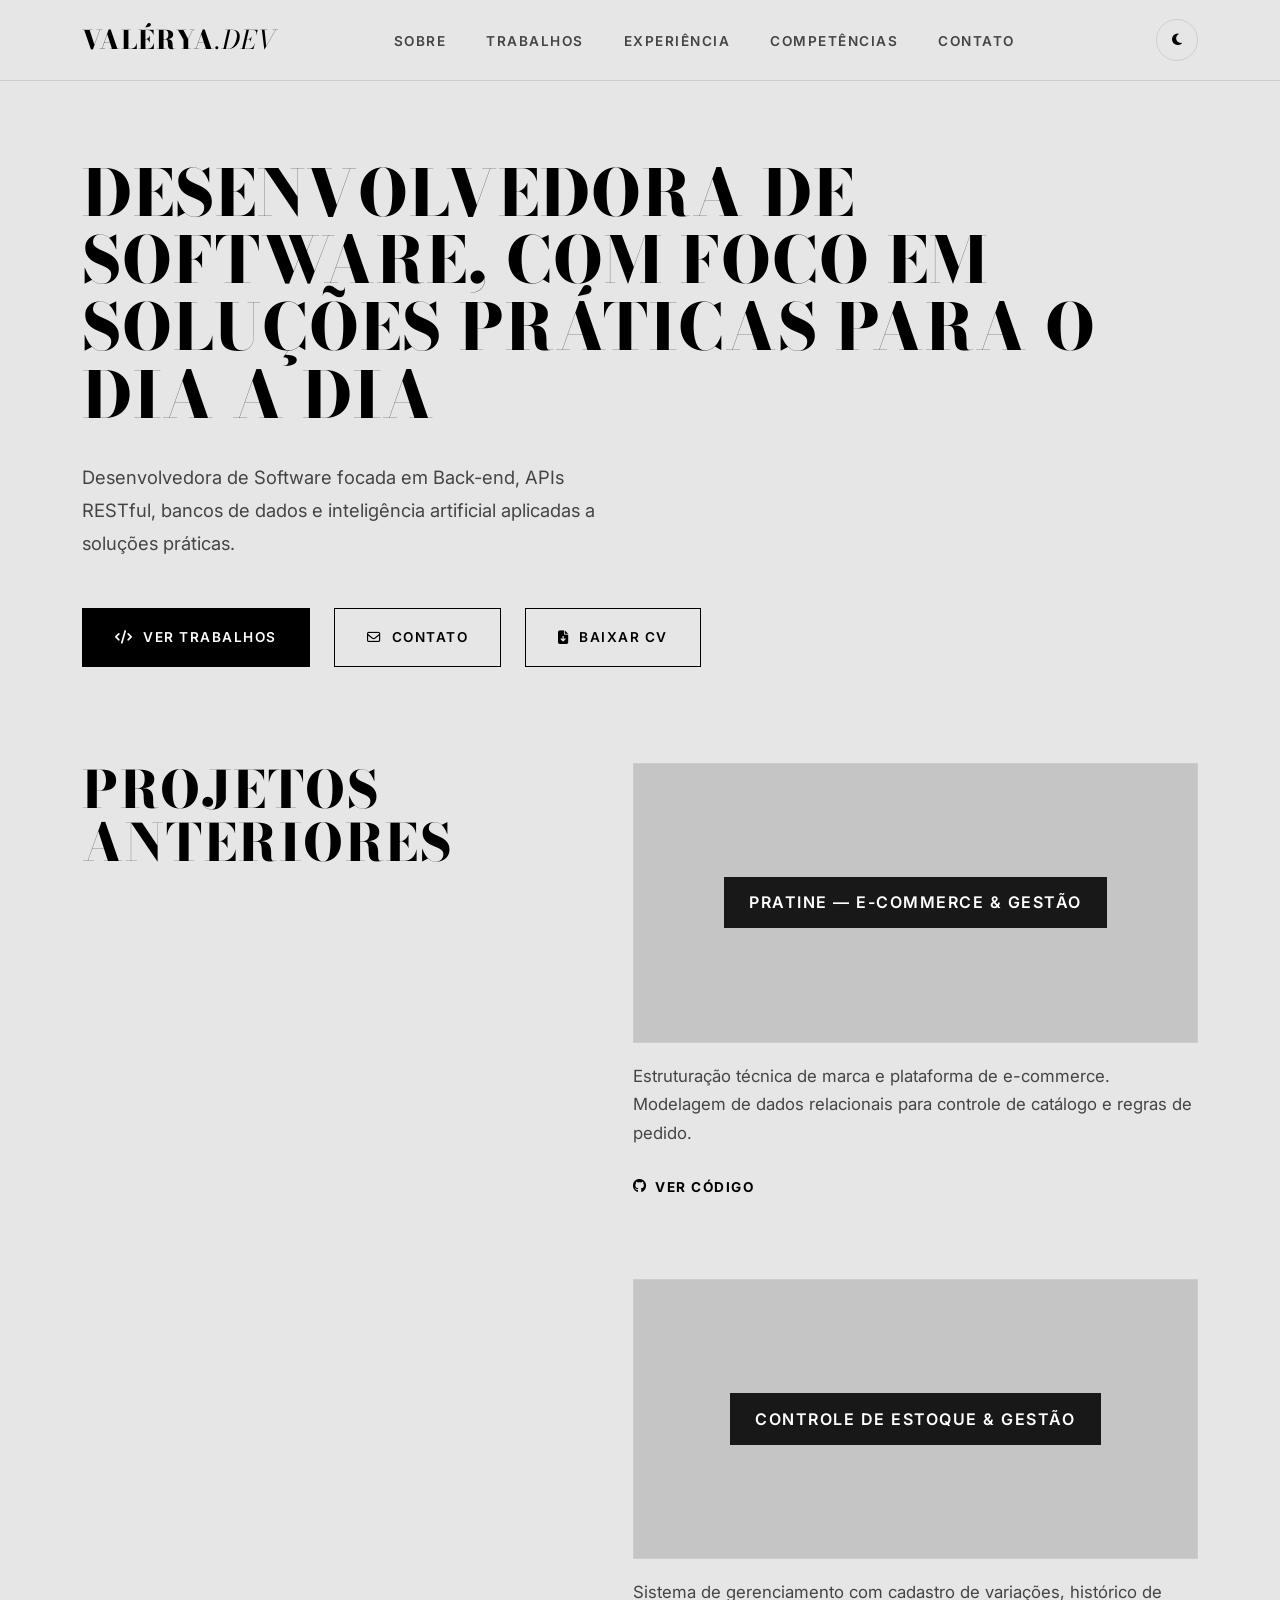
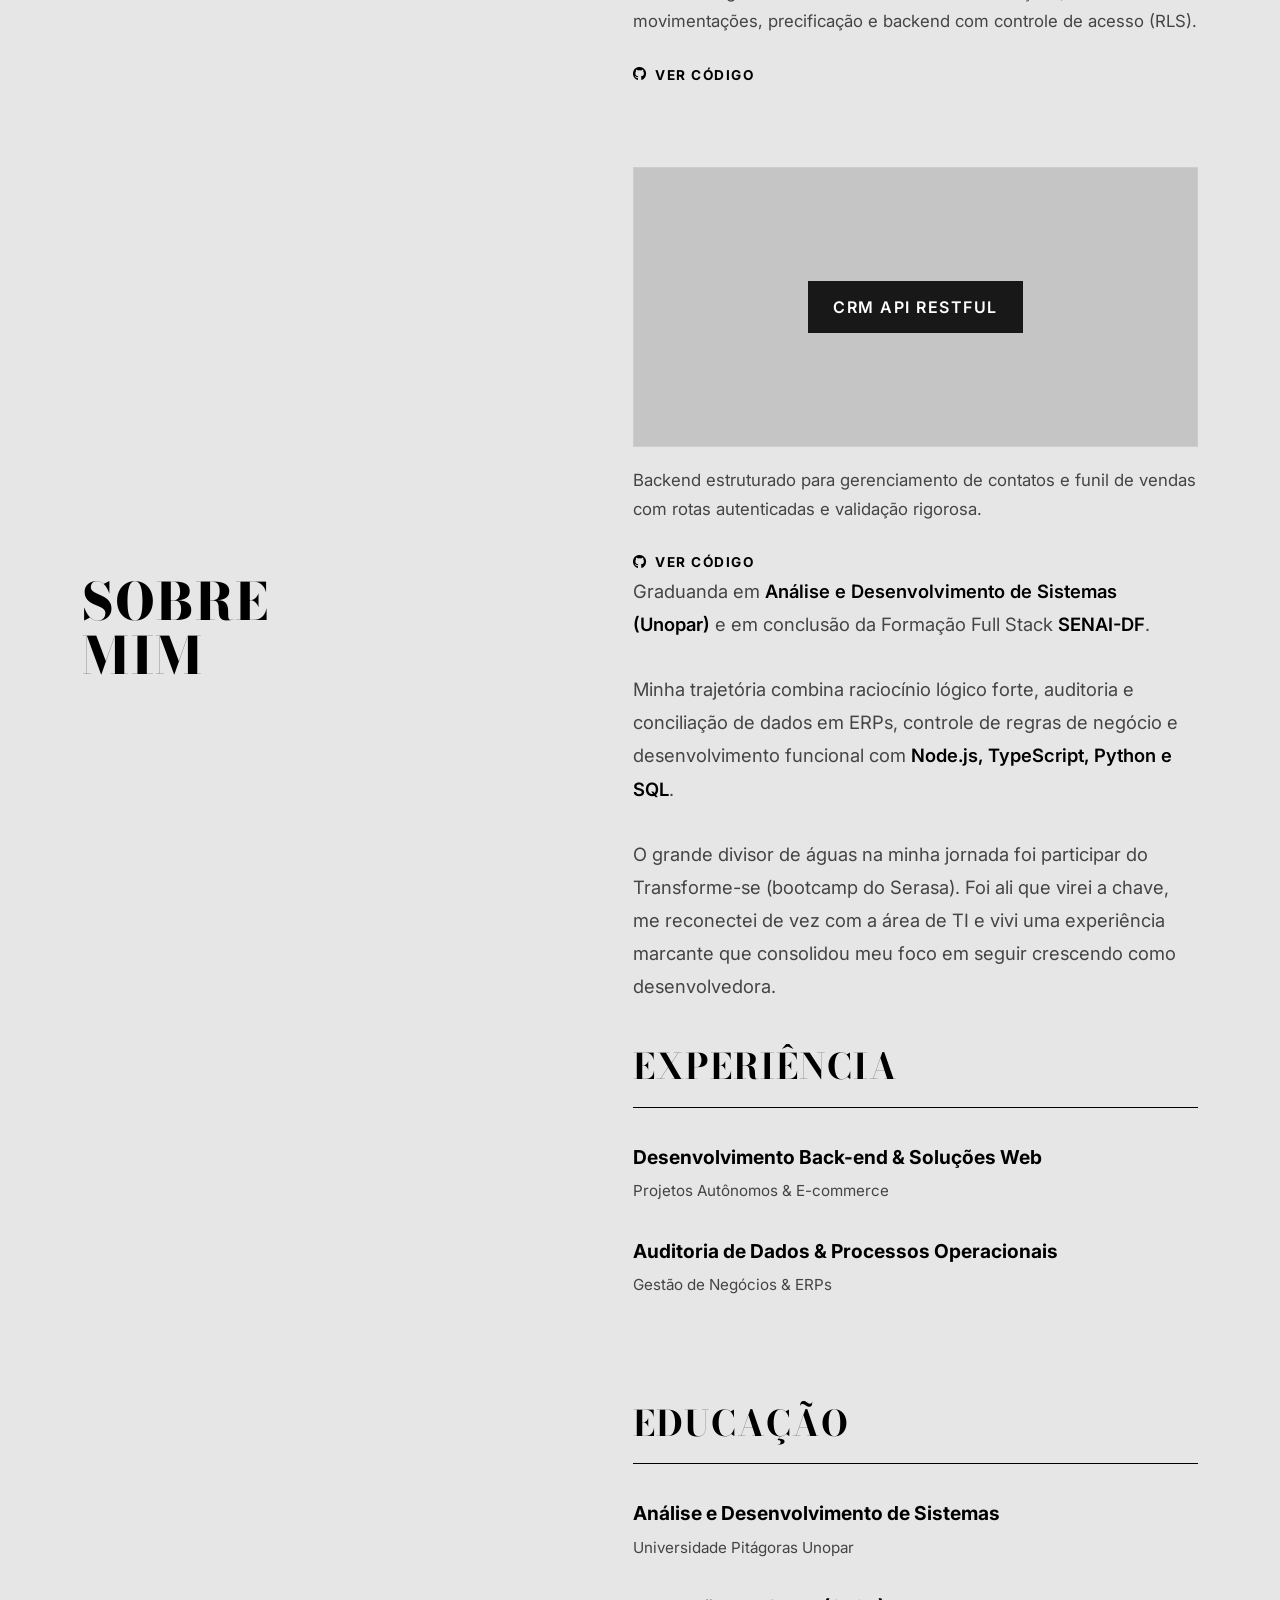
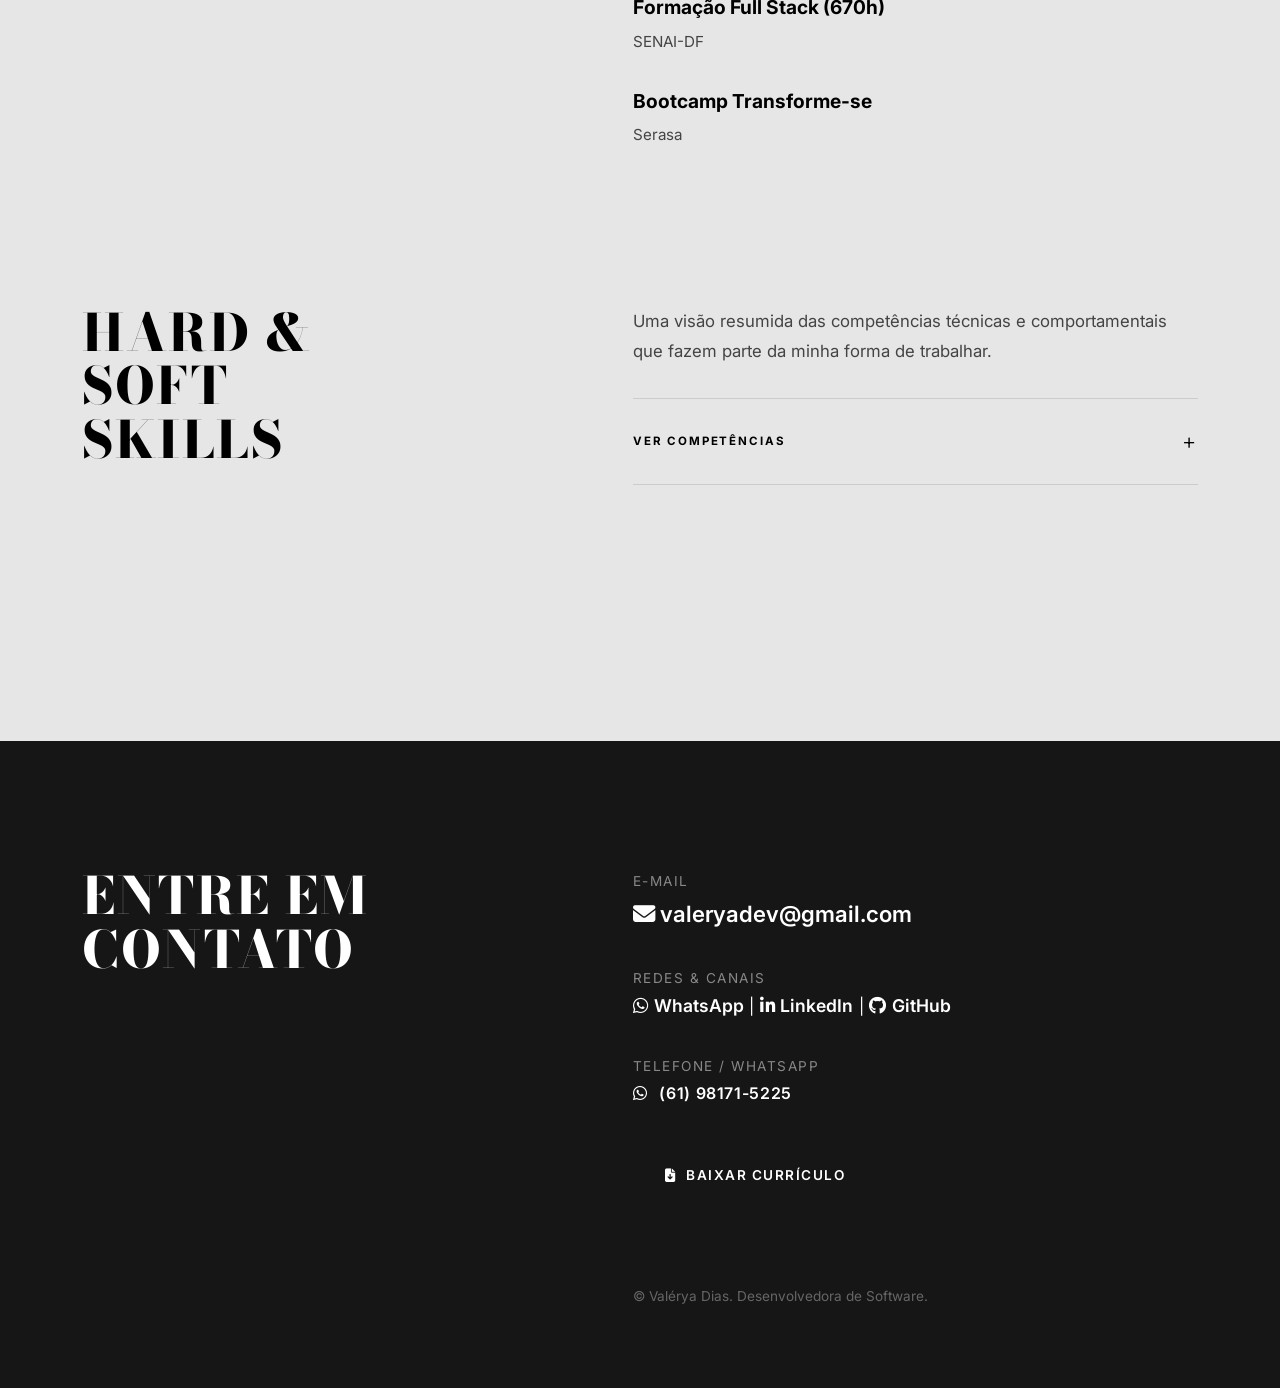
==== commit dae272c0: "botão whats" ====
--- a/index.html
+++ b/index.html
@@ -53,8 +53,8 @@
           </p>
           <div class="hero-buttons">
             <a href="#projetos" class="btn btn-primary"><i class="fa-solid fa-code"></i> Ver Trabalhos</a>
-            <a href="mailto:valeryadev@gmail.com" class="btn btn-outline"><i class="fa-regular fa-envelope"></i> Contato</a>
-            <a href="curriculo-valerya-dias-braga.pdf" class="btn btn-outline" download><i class="fa-solid fa-file-arrow-down"></i> Baixar CV</a>
+            <a href="#contato" class="btn btn-outline"><i class="fa-regular fa-envelope"></i> Contato</a>
+            <a href="assets/pdf/dev jr valerya.pdf" class="btn btn-outline" download><i class="fa-solid fa-file-arrow-down"></i>Baixar CV</a>
           </div>
         </div>
     </section>
@@ -65,8 +65,7 @@
         <div class="side-title">
           <h2>PROJETOS<br />ANTERIORES</h2>
         </div>
-        <div class="projects-editorial-list">
-          
+        <div class="projects-editorial-list"> 
           <div class="project-editorial-card">
             <div class="project-image-box">
               <span class="project-overlay-text">Pratine — E-commerce & Gestão</span>
@@ -254,11 +253,11 @@
             </p>
           </div>
 
-          <a href="curriculo-valerya-dias-braga.pdf" class="btn btn-footer-cv" download>
+          <a href="assets/pdf/dev jr valerya.pdf" class="btn btn-footer-cv" download>
             <i class="fa-solid fa-file-arrow-down"></i> Baixar currículo
           </a>
 
-          <p class="copyright-text">© Valérya Dias Braga. Desenvolvedora de Software.</p>
+          <p class="copyright-text">© Valérya Dias. Desenvolvedora de Software.</p>
         </div>
       </div>
     </section>
--- a/style.css
+++ b/style.css
@@ -1,300 +1,8 @@
-<!doctype html>
-<html lang="pt-BR">
-  <head>
-    <meta charset="UTF-8" />
-    <meta name="viewport" content="width=device-width, initial-scale=1.0" />
-    <title>Valérya Braga | Desenvolvedora de Software</title>
-
-    <!-- Fontes & Ícones -->
-    <link rel="preconnect" href="https://fonts.googleapis.com" />
-    <link rel="preconnect" href="https://fonts.gstatic.com" crossorigin />
-    <link
-      href="https://fonts.googleapis.com/css2?family=Bodoni+Moda:ital,opsz,wght@0,6..96,400..900;1,6..96,400..900&family=Inter:wght@300;400;500;600;700&display=swap"
-      rel="stylesheet"
-    />
-    <link
-      rel="stylesheet"
-      href="https://cdnjs.cloudflare.com/ajax/libs/font-awesome/6.4.0/css/all.min.css"
-    />
-
-    <!-- CSS Externo -->
-    <link rel="stylesheet" href="style.css" />
-
-    <!-- JS Externo (Modularizado) -->
-    <script src="main.js" defer></script>
-  </head>
-  <body>
-    <!-- HEADER / NAVEGAÇÃO -->
-    <header>
-      <div class="container nav-container">
-        <a href="#" class="logo">Valérya<span>.dev</span></a>
-        <nav>
-          <ul class="nav-links">
-            <li><a href="#sobre">Sobre</a></li>
-            <li><a href="#projetos">Trabalhos</a></li>
-            <li><a href="#experiencia">Experiência</a></li>
-            <li><a href="#competencias">Competências</a></li>
-            <li><a href="#contato">Contato</a></li>
-          </ul>
-        </nav>
-
-        <button class="theme-toggle" id="themeToggle" type="button" aria-label="Ativar modo escuro" aria-pressed="false">
-          <i class="fa-solid fa-moon"></i>
-        </button>
-      </div>
-    </header>
-
-    <!-- HERO SECTION 1 -->
-    <section class="hero-section container">
-        <div class="hero-title-block">
-          <h1 class="main-title">Desenvolvedora de software, com foco em <br /> soluções práticas para o dia a dia</h1>
-          <p class="subtitle">
-            Desenvolvedora de Software focada em Back-end, APIs RESTful, bancos de dados e inteligência artificial aplicadas a soluções práticas.
-          </p>
-          <div class="hero-buttons">
-            <a href="#projetos" class="btn btn-primary"><i class="fa-solid fa-code"></i> Ver Trabalhos</a>
-            <a href="mailto:valeryadev@gmail.com" class="btn btn-outline"><i class="fa-regular fa-envelope"></i> Contato</a>
-            <a href="curriculo-valerya-dias-braga.pdf" class="btn btn-outline" download><i class="fa-solid fa-file-arrow-down"></i> Baixar CV</a>
-          </div>
-        </div>
-    </section>
-
-    <!-- TRABALHOS / PROJETOS -->
-    <section id="projetos" class="container section-divider">
-      <div class="editorial-grid">
-        <div class="side-title">
-          <h2>PROJETOS<br />ANTERIORES</h2>
-        </div>
-        <div class="projects-editorial-list">
-          
-          <div class="project-editorial-card">
-            <div class="project-image-box">
-              <span class="project-overlay-text">Pratine — E-commerce & Gestão</span>
-            </div>
-            <p class="project-caption">Estruturação técnica de marca e plataforma de e-commerce. Modelagem de dados relacionais para controle de catálogo e regras de pedido.</p>
-            <a href="https://github.com/valeryadb/pratine" target="_blank" class="project-link"><i class="fa-brands fa-github"></i> Ver Código</a>
-          </div>
-
-          <div class="project-editorial-card">
-            <div class="project-image-box">
-              <span class="project-overlay-text">Controle de Estoque & Gestão</span>
-            </div>
-            <p class="project-caption">Sistema de gerenciamento com cadastro de variações, histórico de movimentações, precificação e backend com controle de acesso (RLS).</p>
-            <a href="https://github.com/valeryadb/controle-estoque" target="_blank" class="project-link"><i class="fa-brands fa-github"></i> Ver Código</a>
-          </div>
-
-          <div class="project-editorial-card">
-            <div class="project-image-box">
-              <span class="project-overlay-text">CRM API RESTful</span>
-            </div>
-            <p class="project-caption">Backend estruturado para gerenciamento de contatos e funil de vendas com rotas autenticadas e validação rigorosa.</p>
-            <a href="https://github.com/valeryadb/crm-api" target="_blank" class="project-link"><i class="fa-brands fa-github"></i> Ver Código</a>
-          </div>
-
-        </div>
-      </div>
-    </section>
-
-    <!-- SOBRE MIM -->
-    <section id="sobre" class="container section-divider">
-      <div class="editorial-grid">
-        <div class="side-title">
-          <h2>SOBRE<br />MIM</h2>
-        </div>
-        <div class="content-block about-text">
-          <p>
-            Graduanda em <span class="highlight">Análise e Desenvolvimento de Sistemas (Unopar)</span> e em conclusão da Formação Full Stack <span class="highlight">SENAI-DF</span>.
-          </p>
-          <p>
-            Minha trajetória combina raciocínio lógico forte, auditoria e conciliação de dados em ERPs, controle de regras de negócio e desenvolvimento funcional com <span class="highlight">Node.js, TypeScript, Python e SQL</span>.
-          </p>
-          <p>
-            O grande divisor de águas na minha jornada foi participar do Transforme-se (bootcamp do Serasa). Foi ali que virei a chave, me reconectei de vez com a área de TI e vivi uma experiência marcante que consolidou meu foco em seguir crescendo como desenvolvedora.
-          </p>
-        </div>
-      </div>
-    </section>
-
-    <!-- EXPERIÊNCIA & EDUCAÇÃO -->
-    <section id="experiencia" class="container section-divider">
-      <div class="editorial-grid">
-        <div class="side-image-block"></div>
-        <div class="content-block resume-editorial">
-          
-          <div class="resume-section-group">
-            <h3>EXPERIÊNCIA</h3>
-            <div class="resume-item">
-              <h4>Desenvolvimento Back-end & Soluções Web</h4>
-              <p class="resume-sub">Projetos Autônomos & E-commerce</p>
-            </div>
-            <div class="resume-item">
-              <h4>Auditoria de Dados & Processos Operacionais</h4>
-              <p class="resume-sub">Gestão de Negócios & ERPs</p>
-            </div>
-          </div>
-
-          <div class="resume-section-group">
-            <h3>EDUCAÇÃO</h3>
-            <div class="resume-item">
-              <h4>Análise e Desenvolvimento de Sistemas</h4>
-              <p class="resume-sub">Universidade Pitágoras Unopar</p>
-            </div>
-            <div class="resume-item">
-              <h4>Formação Full Stack (670h)</h4>
-              <p class="resume-sub">SENAI-DF</p>
-            </div>
-            <div class="resume-item">
-              <h4>Bootcamp Transforme-se</h4>
-              <p class="resume-sub">Serasa</p>
-            </div>
-          </div>
-
-        </div>
-      </div>
-    </section>
-
-    <!-- COMPETÊNCIAS -->
-    <section id="competencias" class="container skills-section section-divider">
-      <div class="editorial-grid">
-        <div class="side-title">
-          <h2>HARD &amp;<br />SOFT<br />SKILLS</h2>
-        </div>
-
-        <div class="content-block skills-content">
-          <p class="skills-intro">
-            Uma visão resumida das competências técnicas e comportamentais que fazem parte da minha forma de trabalhar.
-          </p>
-
-          <details class="skills-details">
-            <summary>Ver competências</summary>
-
-            <div class="skills-panel">
-              <div class="skill-group">
-                <h3>HARD SKILLS</h3>
-                <div class="skill-tags">
-                  <span>Node.js</span>
-                  <span>TypeScript</span>
-                  <span>JavaScript ES6+</span>
-                  <span>Python</span>
-                  <span>APIs RESTful</span>
-                  <span>Webhooks</span>
-                  <span>SQL</span>
-                  <span>PostgreSQL</span>
-                  <span>MySQL</span>
-                  <span>MongoDB</span>
-                  <span>Git</span>
-                  <span>GitHub</span>
-                  <span>Docker</span>
-                  <span>GCP</span>
-                  <span>Testes unitários</span>
-                  <span>Documentação de APIs</span>
-                  <span>Scrum</span>
-                  <span>Kanban</span>
-                  <span>GitHub Copilot</span>
-                </div>
-              </div>
-
-              <div class="skill-group">
-                <h3>SOFT SKILLS</h3>
-                <div class="skill-tags">
-                  <span>Raciocínio lógico</span>
-                  <span>Resolução de problemas</span>
-                  <span>Organização</span>
-                  <span>Disciplina</span>
-                  <span>Atenção aos detalhes</span>
-                  <span>Comunicação</span>
-                  <span>Trabalho em equipe</span>
-                  <span>Adaptabilidade</span>
-                  <span>Orientação a prazos</span>
-                  <span>Visão de processos</span>
-                </div>
-              </div>
-            </div>
-          </details>
-        </div>
-      </div>
-    </section>
-
-    <!-- CONTATO / RODAPÉ ESCURO -->
-    <section id="contato" class="footer-dark-section">
-      <div class="container editorial-grid">
-        <div class="side-title light-text">
-          <h2>ENTRE EM<br />CONTATO</h2>
-        </div>
-        <div class="content-block contact-details">
-          
-          <div class="contact-block-item">
-            <p class="contact-label">E-MAIL</p>
-            <a href="mailto:valeryadev@gmail.com" class="contact-value">
-              <i class="fa-solid fa-envelope contact-mini-icon"></i> valeryadev@gmail.com
-            </a>
-          </div>
-
-          <div class="contact-block-item">
-            <p class="contact-label">REDES & CANAIS</p>
-            <div class="social-links-text contact-links">
-              <a href="https://wa.me/5561981715225?text=Ol%C3%A1%20Val%C3%A9rya%2C%20vim%20pelo%20seu%20portf%C3%B3lio." target="_blank" rel="noopener noreferrer">
-                <i class="fa-brands fa-whatsapp contact-mini-icon"></i> WhatsApp
-              </a>
-              <span class="contact-divider">|</span>
-              <a href="https://www.linkedin.com/in/val%C3%A9rya-dias/" target="_blank" rel="noopener noreferrer">
-                <i class="fa-brands fa-linkedin-in contact-mini-icon"></i> LinkedIn
-              </a>
-              <span class="contact-divider">|</span>
-              <a href="https://github.com/valeryadb" target="_blank" rel="noopener noreferrer">
-                <i class="fa-brands fa-github contact-mini-icon"></i> GitHub
-              </a>
-            </div>
-          </div>
-
-          <div class="contact-block-item">
-            <p class="contact-label">TELEFONE / WHATSAPP</p>
-            <p class="contact-phone">
-              <i class="fa-brands fa-whatsapp contact-mini-icon"></i> (61) 98171-5225
-            </p>
-          </div>
-
-          <a href="curriculo-valerya-dias-braga.pdf" class="btn btn-footer-cv" download>
-            <i class="fa-solid fa-file-arrow-down"></i> Baixar currículo
-          </a>
-
-          <p class="copyright-text">© Valérya Dias Braga. Desenvolvedora de Software.</p>
-        </div>
-      </div>
-    </section>
-  </body>
-</html>
-
-document.addEventListener("DOMContentLoaded", () => {
-  const themeToggle = document.getElementById("themeToggle");
-  const savedTheme = localStorage.getItem("portfolio-theme");
-
-  if (savedTheme === "dark") {
-    document.body.classList.add("dark-mode");
-    themeToggle.setAttribute("aria-pressed", "true");
-    themeToggle.setAttribute("aria-label", "Ativar modo claro");
-    themeToggle.innerHTML = '<i class="fa-solid fa-sun"></i>';
-  }
-
-  themeToggle.addEventListener("click", () => {
-    const isDark = document.body.classList.toggle("dark-mode");
-    localStorage.setItem("portfolio-theme", isDark ? "dark" : "light");
-    themeToggle.setAttribute("aria-pressed", String(isDark));
-    themeToggle.setAttribute(
-      "aria-label",
-      isDark ? "Ativar modo claro" : "Ativar modo escuro"
-    );
-    themeToggle.innerHTML = isDark
-      ? '<i class="fa-solid fa-sun"></i>'
-      : '<i class="fa-solid fa-moon"></i>';
-  });
-});
-
 /* --- RESETS E VARIÁVEIS EDITORIAL COM MAIOR RESPIRO --- */
 :root {
   --bg-main: #e6e6e6;        /* Fundo cinza claro editorial */
   --bg-card: #d8d8d8;        /* Fundo das caixas de imagem */
-  --bg-dark: #050505;        /* Preto profundo do rodapé */
+  --bg-dark: #161616;        /* Grafite escuro para destaque no modo claro */
   --text-dark: #000000;      /* Texto de alto contraste */
   --text-muted: #444444;     /* Texto para parágrafos com excelente leitura */
   --text-light: #ffffff;     /* Texto claro na seção escura */
@@ -739,6 +447,7 @@
     display: none;
   }
 }
+
 /* =========================================================
    NOVAS FUNCIONALIDADES — TEMA / CV / SKILLS / WHATSAPP
    Mantém a estrutura visual existente e apenas adiciona
@@ -1038,3 +747,160 @@
     width: 100%;
   }
 }
+/* =========================================================
+   BOTÃO FLUTUANTE DO WHATSAPP (TEMPORIZADO EM 20 SEGUNDOS)
+========================================================= */
+
+.wa-float-container {
+  position: fixed;
+  bottom: 30px;
+  right: 30px;
+  z-index: 9999;
+  display: flex;
+  flex-direction: column;
+  align-items: flex-end;
+  gap: 12px;
+  opacity: 0;
+  visibility: hidden;
+  transform: translateY(20px);
+  transition: opacity 0.6s cubic-bezier(0.16, 1, 0.3, 1), transform 0.6s cubic-bezier(0.16, 1, 0.3, 1), visibility 0.6s;
+}
+
+.wa-float-container.visible {
+  opacity: 1;
+  visibility: visible;
+  transform: translateY(0);
+}
+
+.wa-float-container.hidden {
+  opacity: 0;
+  visibility: hidden;
+  pointer-events: none;
+}
+
+/* Ícone circular do WhatsApp */
+.wa-float-btn {
+  width: 60px;
+  height: 60px;
+  background-color: #25d366;
+  color: #ffffff;
+  border-radius: 50%;
+  display: flex;
+  align-items: center;
+  justify-content: center;
+  font-size: 2.1rem;
+  box-shadow: 0 4px 18px rgba(0, 0, 0, 0.25);
+  transition: transform 0.3s ease, background-color 0.3s ease, box-shadow 0.3s ease;
+  text-decoration: none;
+}
+
+.wa-float-btn:hover {
+  transform: scale(1.1);
+  background-color: #20ba5a;
+  box-shadow: 0 6px 24px rgba(37, 211, 102, 0.4);
+}
+
+/* Balão de mensagem / conversa do assistente */
+.wa-chat-bubble {
+  position: relative;
+  background: #ffffff;
+  color: #222222;
+  padding: 1.1rem 1.3rem;
+  border-radius: 12px;
+  box-shadow: 0 10px 25px rgba(0, 0, 0, 0.15);
+  max-width: 280px;
+  font-size: 0.9rem;
+  line-height: 1.5;
+  border: 1px solid #e2e2e2;
+  animation: bubblePop 0.4s ease-out;
+}
+
+@keyframes bubblePop {
+  from {
+    opacity: 0;
+    transform: scale(0.9) translateY(10px);
+  }
+  to {
+    opacity: 1;
+    transform: scale(1) translateY(0);
+  }
+}
+
+.wa-bubble-header {
+  display: flex;
+  flex-direction: column;
+  margin-bottom: 0.4rem;
+  border-bottom: 1px solid #eeeeee;
+  padding-bottom: 0.4rem;
+}
+
+.wa-bubble-header strong {
+  font-size: 0.95rem;
+  color: #111111;
+}
+
+.wa-bubble-header span {
+  font-size: 0.75rem;
+  color: #25d366;
+  font-weight: 600;
+  text-transform: uppercase;
+  letter-spacing: 0.5px;
+}
+
+.wa-bubble-text {
+  color: #444444;
+  margin: 0;
+  font-size: 0.88rem;
+}
+
+.wa-bubble-close {
+  position: absolute;
+  top: 6px;
+  right: 10px;
+  background: transparent;
+  border: none;
+  font-size: 1.2rem;
+  color: #888888;
+  cursor: pointer;
+  line-height: 1;
+}
+
+.wa-bubble-close:hover {
+  color: #111111;
+}
+
+/* Estilo do balão no Dark Mode */
+body.dark-mode .wa-chat-bubble {
+  background: #1e1e1e;
+  color: #f5f5f5;
+  border-color: #333333;
+}
+
+body.dark-mode .wa-bubble-header strong {
+  color: #ffffff;
+}
+
+body.dark-mode .wa-bubble-text {
+  color: #cccccc;
+}
+
+body.dark-mode .wa-bubble-close {
+  color: #aaaaaa;
+}
+
+/* Ajustes no Mobile */
+@media (max-width: 600px) {
+  .wa-float-container {
+    bottom: 20px;
+    right: 20px;
+  }
+  .wa-float-btn {
+    width: 52px;
+    height: 52px;
+    font-size: 1.8rem;
+  }
+  .wa-chat-bubble {
+    max-width: 240px;
+    font-size: 0.82rem;
+  }
+}
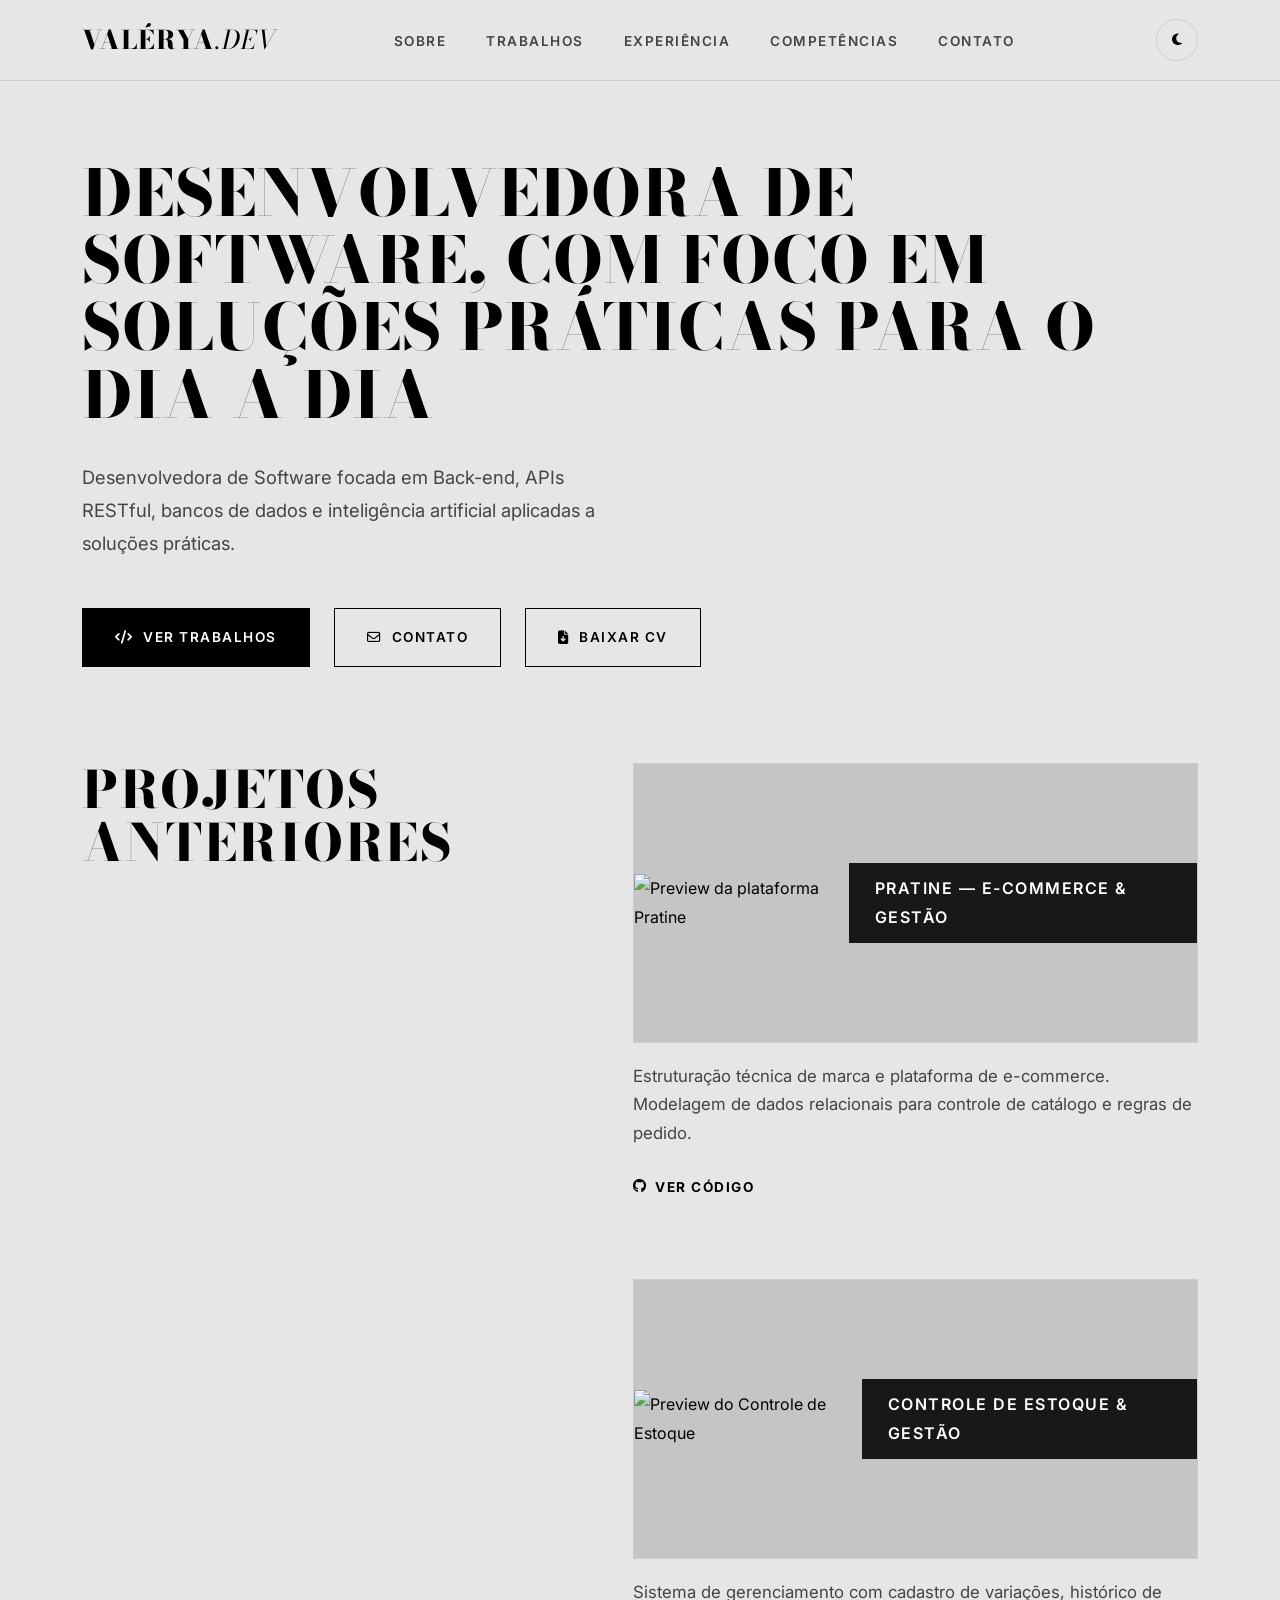
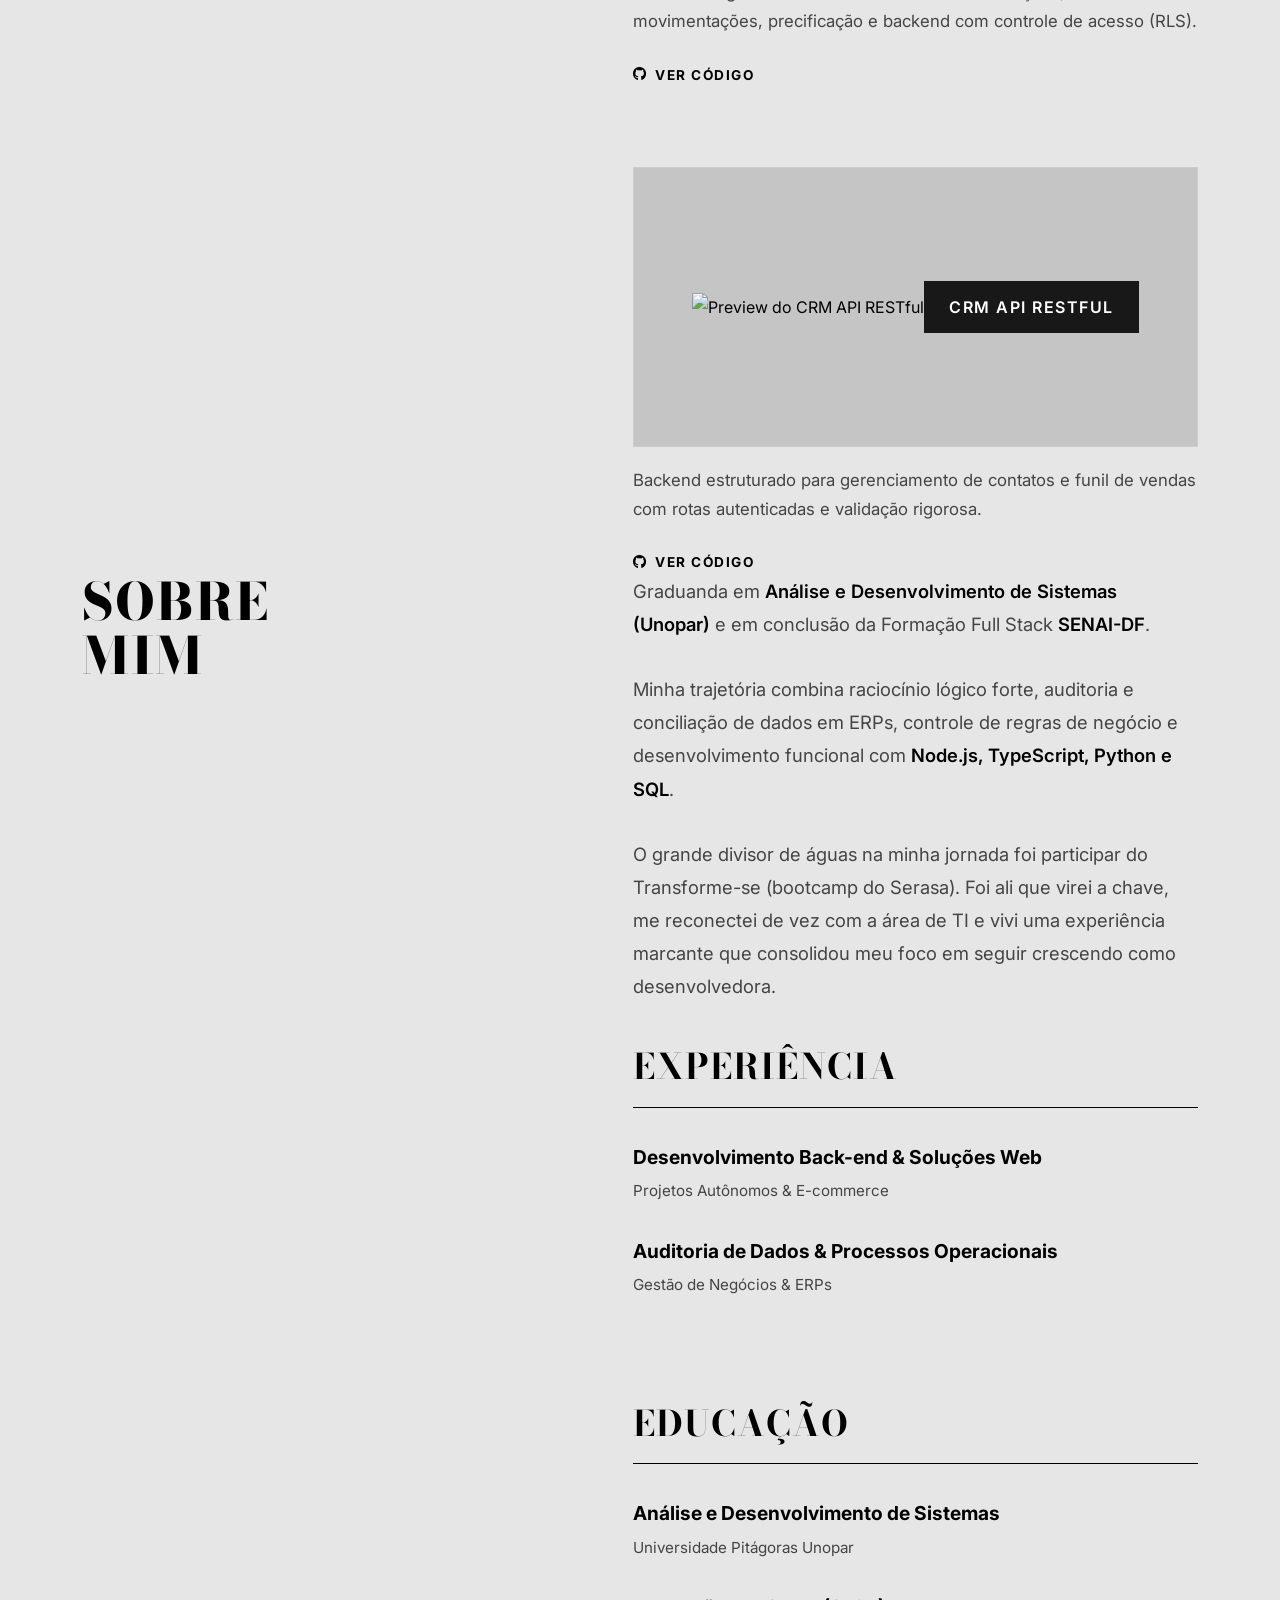
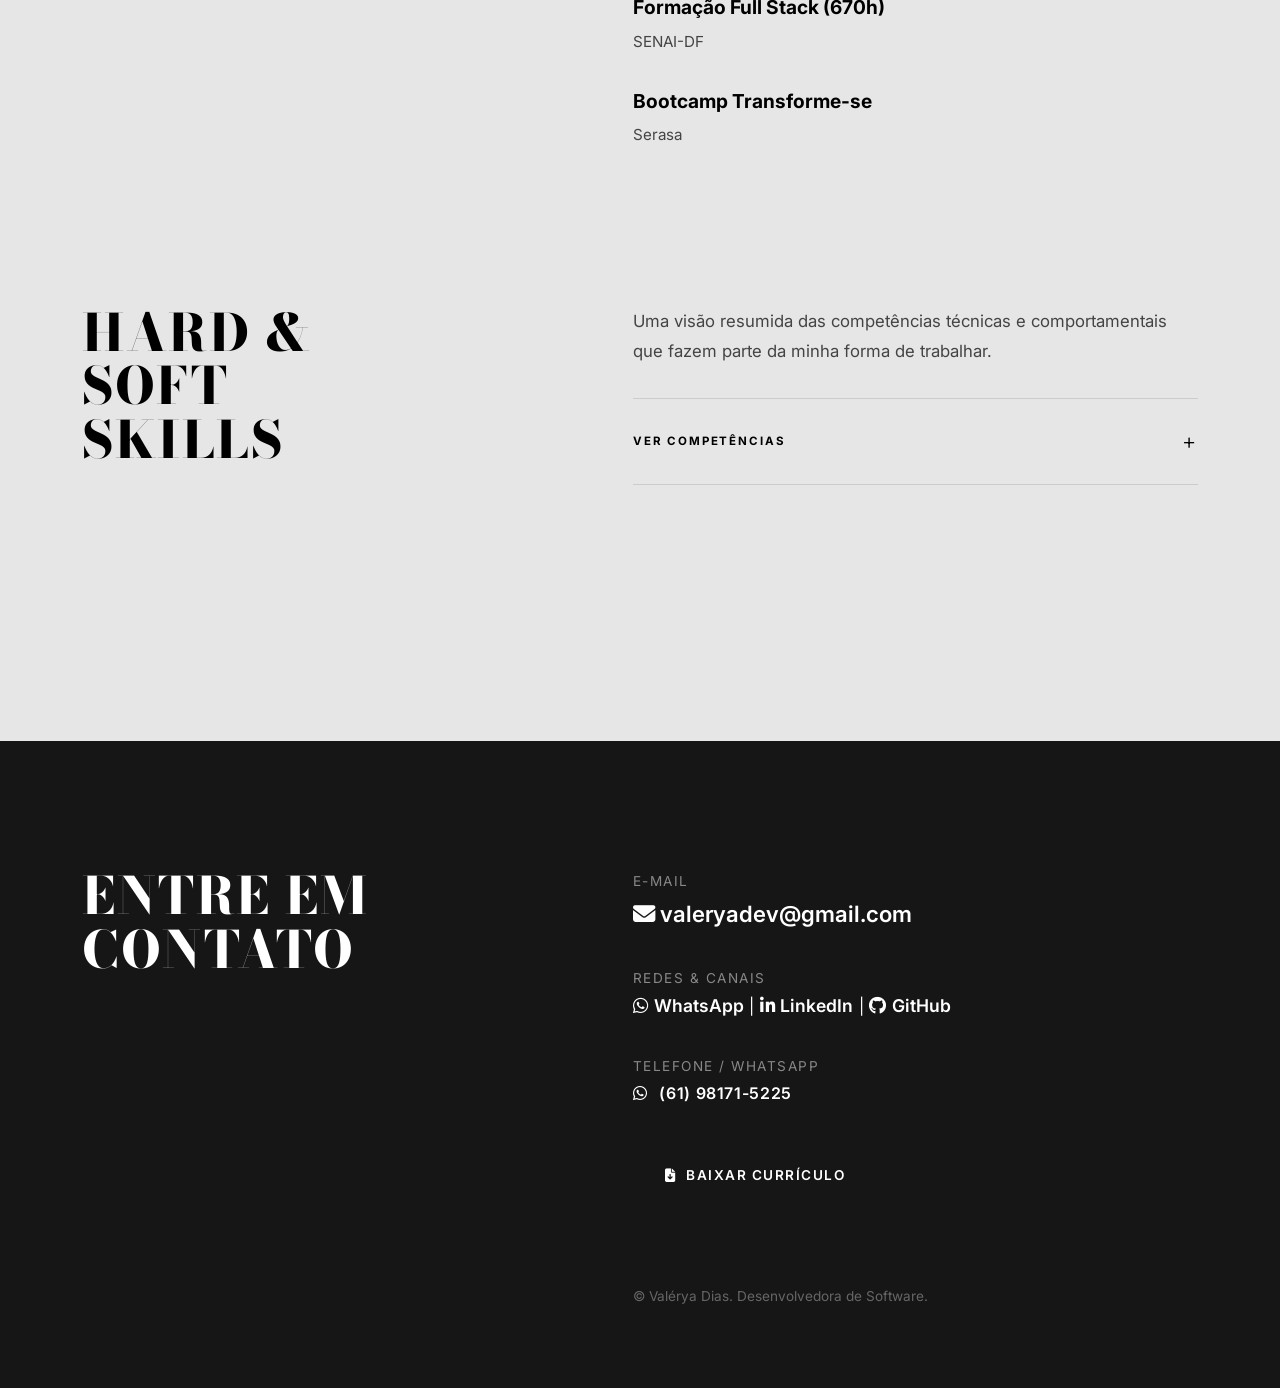
==== commit e5b2a07c: "Finalizado" ====
--- a/index.html
+++ b/index.html
@@ -66,28 +66,35 @@
           <h2>PROJETOS<br />ANTERIORES</h2>
         </div>
         <div class="projects-editorial-list"> 
+          
+          <!-- PROJETO 1: PRATINE -->
           <div class="project-editorial-card">
             <div class="project-image-box">
+              <img src="assets/img/pratine-preview.png" alt="Preview da plataforma Pratine" class="project-img">
               <span class="project-overlay-text">Pratine — E-commerce & Gestão</span>
             </div>
             <p class="project-caption">Estruturação técnica de marca e plataforma de e-commerce. Modelagem de dados relacionais para controle de catálogo e regras de pedido.</p>
-            <a href="https://github.com/valeryadb/pratine" target="_blank" class="project-link"><i class="fa-brands fa-github"></i> Ver Código</a>
-          </div>
-
+            <a href="https://github.com/valeryadb/pratine" target="_blank" rel="noopener noreferrer" class="project-link"><i class="fa-brands fa-github"></i> Ver Código</a>
+          </div>
+
+          <!-- PROJETO 2: CONTROLE DE ESTOQUE -->
           <div class="project-editorial-card">
             <div class="project-image-box">
+              <img src="assets/img/controle-estoque-preview.png" alt="Preview do Controle de Estoque" class="project-img">
               <span class="project-overlay-text">Controle de Estoque & Gestão</span>
             </div>
             <p class="project-caption">Sistema de gerenciamento com cadastro de variações, histórico de movimentações, precificação e backend com controle de acesso (RLS).</p>
-            <a href="https://github.com/valeryadb/controle-estoque" target="_blank" class="project-link"><i class="fa-brands fa-github"></i> Ver Código</a>
-          </div>
-
+            <a href="https://github.com/valeryadb/controle-estoque" target="_blank" rel="noopener noreferrer" class="project-link"><i class="fa-brands fa-github"></i> Ver Código</a>
+          </div>
+
+          <!-- PROJETO 3: CRM API RESTFUL -->
           <div class="project-editorial-card">
             <div class="project-image-box">
+              <img src="assets/img/crm-api-preview.png" alt="Preview do CRM API RESTful" class="project-img">
               <span class="project-overlay-text">CRM API RESTful</span>
             </div>
             <p class="project-caption">Backend estruturado para gerenciamento de contatos e funil de vendas com rotas autenticadas e validação rigorosa.</p>
-            <a href="https://github.com/valeryadb/crm-api" target="_blank" class="project-link"><i class="fa-brands fa-github"></i> Ver Código</a>
+            <a href="https://github.com/valeryadb/crm-api" target="_blank" rel="noopener noreferrer" class="project-link"><i class="fa-brands fa-github"></i> Ver Código</a>
           </div>
 
         </div>
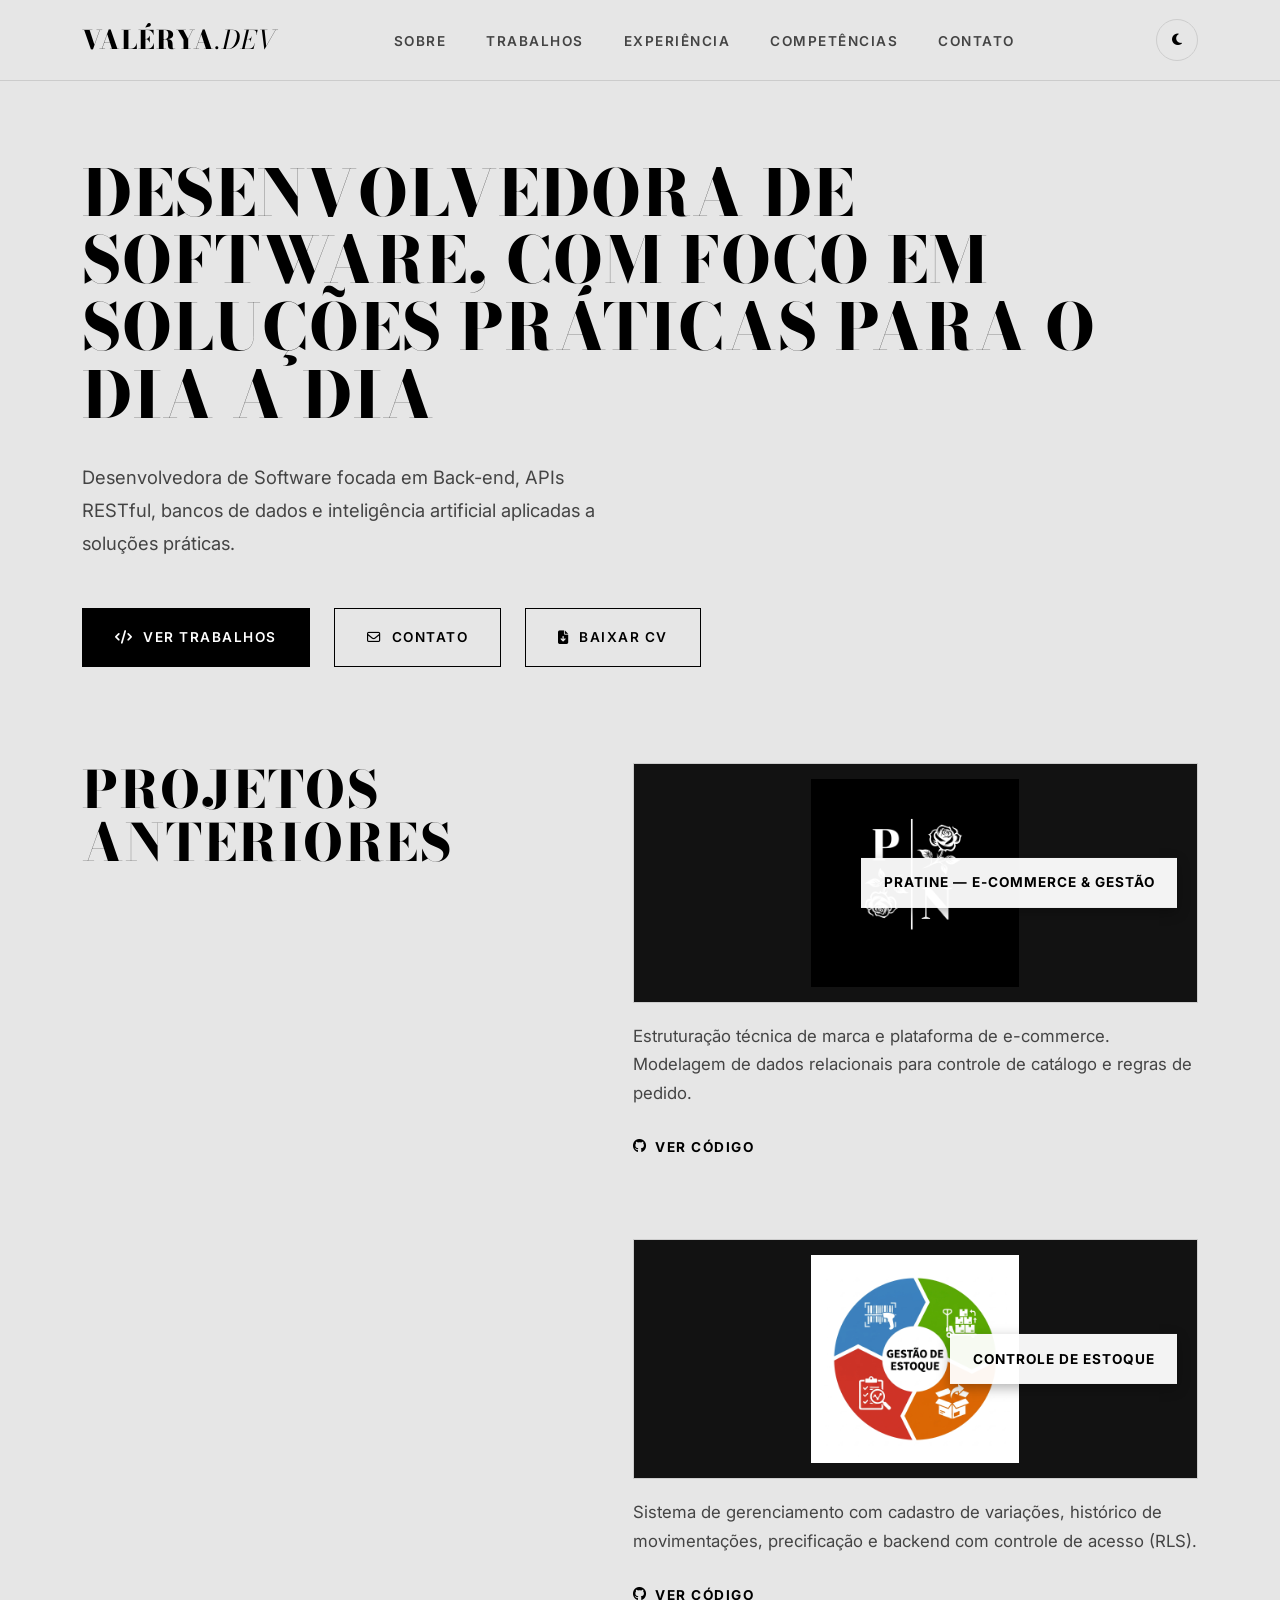
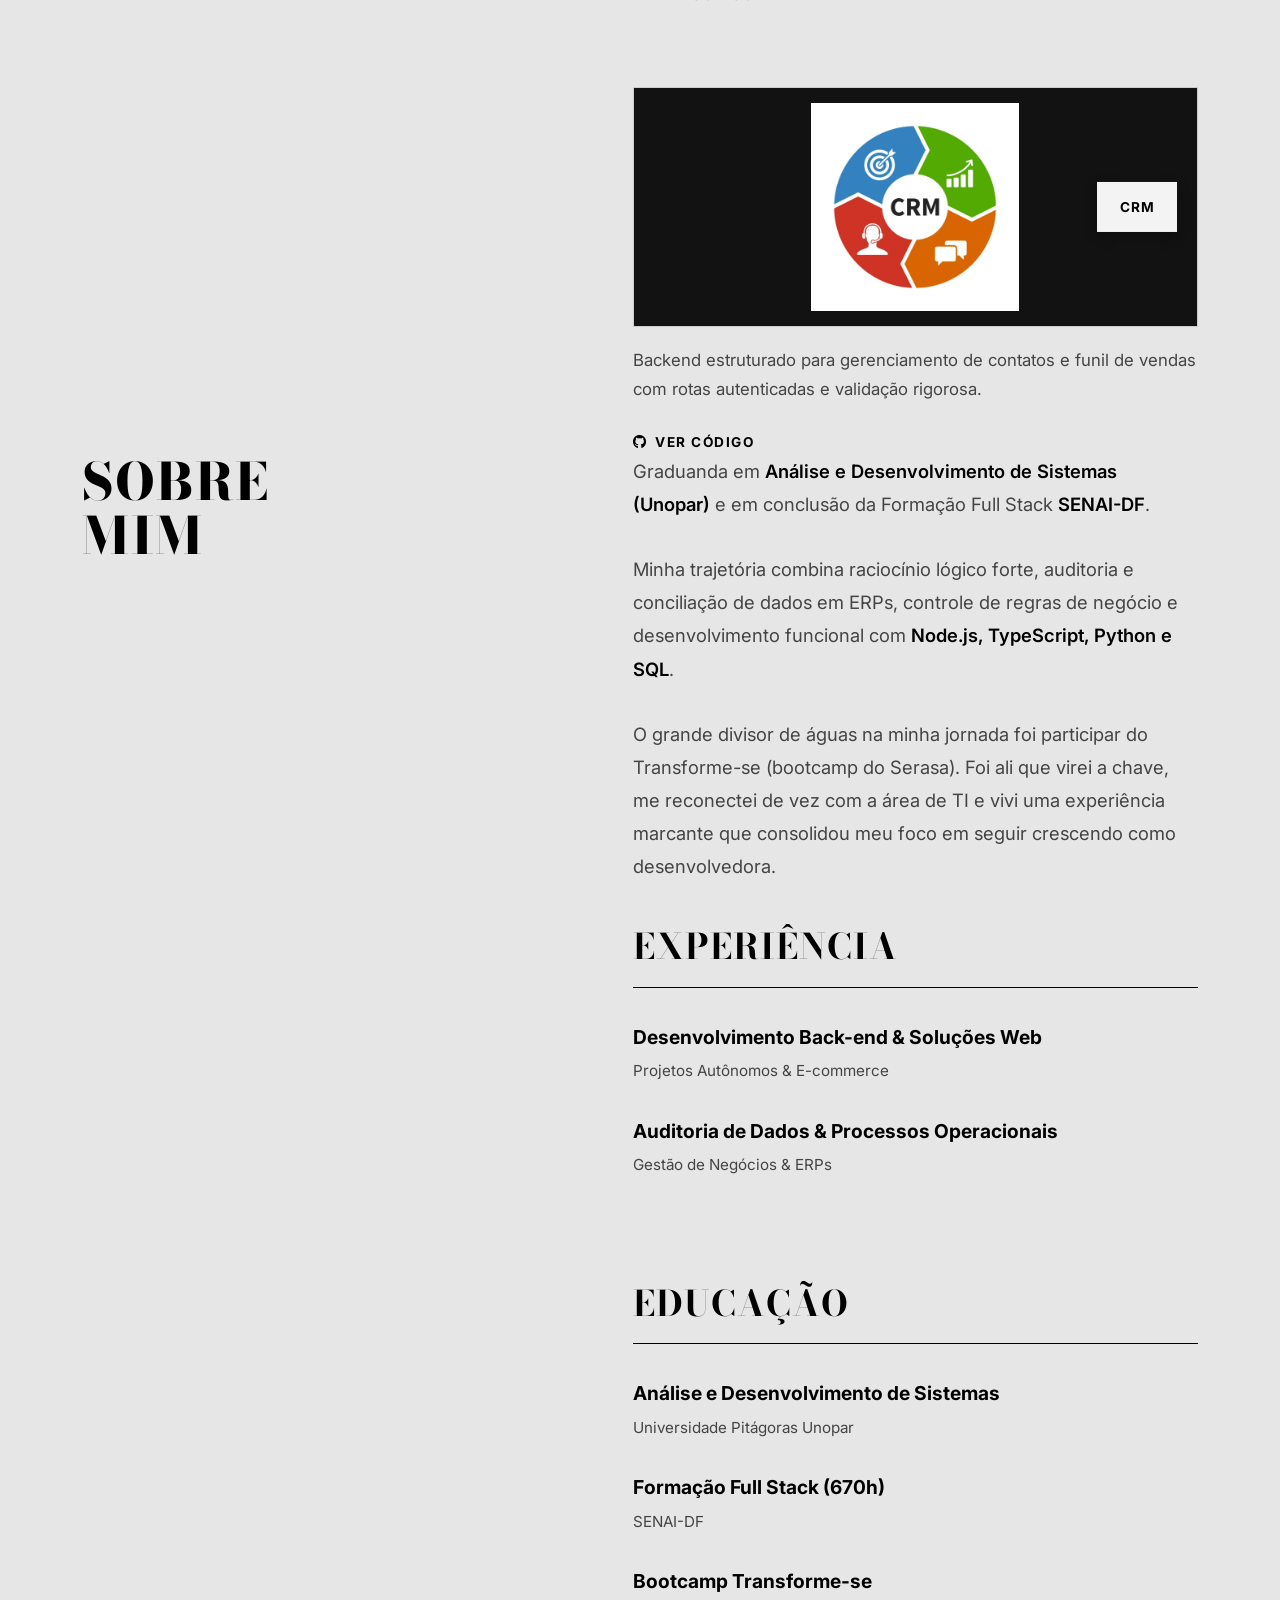
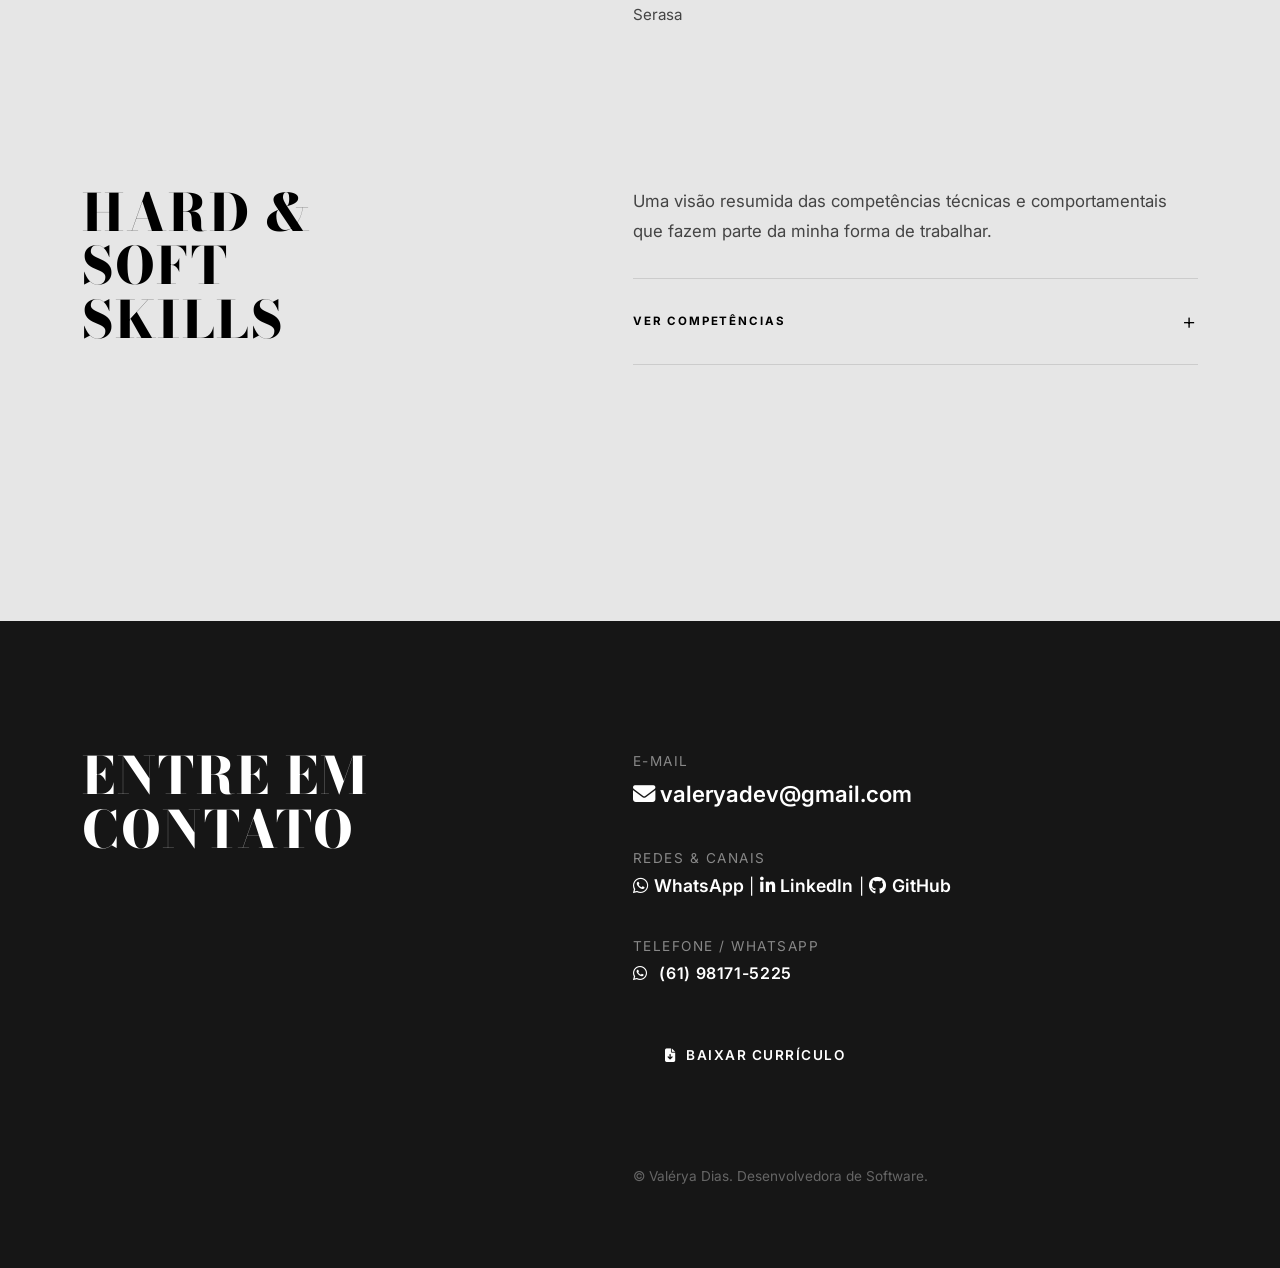
==== commit 6762901f: "Finalizado" ====
--- a/index.html
+++ b/index.html
@@ -70,7 +70,7 @@
           <!-- PROJETO 1: PRATINE -->
           <div class="project-editorial-card">
             <div class="project-image-box">
-              <img src="assets/img/pratine-preview.png" alt="Preview da plataforma Pratine" class="project-img">
+              <img src="assets/img/PRATINE  (1).png" alt="Preview da plataforma Pratine" class="project-img">
               <span class="project-overlay-text">Pratine — E-commerce & Gestão</span>
             </div>
             <p class="project-caption">Estruturação técnica de marca e plataforma de e-commerce. Modelagem de dados relacionais para controle de catálogo e regras de pedido.</p>
@@ -80,8 +80,8 @@
           <!-- PROJETO 2: CONTROLE DE ESTOQUE -->
           <div class="project-editorial-card">
             <div class="project-image-box">
-              <img src="assets/img/controle-estoque-preview.png" alt="Preview do Controle de Estoque" class="project-img">
-              <span class="project-overlay-text">Controle de Estoque & Gestão</span>
+              <img src="assets/img/controle.jpg" alt="Preview do Controle de Estoque" class="project-img">
+              <span class="project-overlay-text">Controle de Estoque</span>
             </div>
             <p class="project-caption">Sistema de gerenciamento com cadastro de variações, histórico de movimentações, precificação e backend com controle de acesso (RLS).</p>
             <a href="https://github.com/valeryadb/controle-estoque" target="_blank" rel="noopener noreferrer" class="project-link"><i class="fa-brands fa-github"></i> Ver Código</a>
@@ -90,11 +90,11 @@
           <!-- PROJETO 3: CRM API RESTFUL -->
           <div class="project-editorial-card">
             <div class="project-image-box">
-              <img src="assets/img/crm-api-preview.png" alt="Preview do CRM API RESTful" class="project-img">
-              <span class="project-overlay-text">CRM API RESTful</span>
+              <img src="assets/img/crm.webp" alt="Preview do CRM API RESTful" class="project-img">
+              <span class="project-overlay-text">CRM</span>
             </div>
             <p class="project-caption">Backend estruturado para gerenciamento de contatos e funil de vendas com rotas autenticadas e validação rigorosa.</p>
-            <a href="https://github.com/valeryadb/crm-api" target="_blank" rel="noopener noreferrer" class="project-link"><i class="fa-brands fa-github"></i> Ver Código</a>
+            <a href="https://github.com/valeryadb/crm-system" target="_blank" rel="noopener noreferrer" class="project-link"><i class="fa-brands fa-github"></i> Ver Código</a>
           </div>
 
         </div>
--- a/style.css
+++ b/style.css
@@ -903,4 +903,56 @@
     max-width: 240px;
     font-size: 0.82rem;
   }
+}
+/* Correção para ajustar a proporção das imagens dos cards */
+.project-image-box {
+  height: 260px; /* Altura ideal da caixa */
+  display: flex;
+  align-items: center;
+  justify-content: center;
+  background-color: var(--bg-card); /* Fundo neutro se a foto for menor */
+}
+
+.project-img {
+  width: 100%;
+  height: 100%;
+  object-fit: contain; /* Ajusta a foto inteira dentro do card sem cortar nem distorcer */
+  display: block;
+}
+/* Container de imagem do card */
+.project-image-box {
+  width: 100%;
+  height: 240px; /* Altura única para todos os cards */
+  background-color: #121212; /* Fundo escuro uniforme */
+  border: 1px solid var(--border-light); /* Borda discreta */
+  display: flex;
+  align-items: center;
+  justify-content: center;
+  position: relative;
+  overflow: hidden;
+  padding: 15px; /* Espaçamento interno para o gráfico não encostar nas bordas */
+}
+
+/* Imagem interna do card */
+.project-img {
+  max-width: 100%;
+  max-height: 100%;
+  object-fit: contain; /* Mantém a proporção exata sem cortar ou distorcer */
+  display: block;
+}
+
+/* Ajuste na etiqueta preta sobreposta */
+.project-overlay-text {
+  position: absolute;
+  right: 20px;
+  top: 50%;
+  transform: translateY(-50%);
+  background: rgba(255, 255, 255, 0.95);
+  color: #000000;
+  padding: 0.8rem 1.4rem;
+  font-weight: 700;
+  font-size: 0.85rem;
+  text-transform: uppercase;
+  letter-spacing: 1px;
+  box-shadow: 0 4px 12px rgba(0, 0, 0, 0.3);
 }
